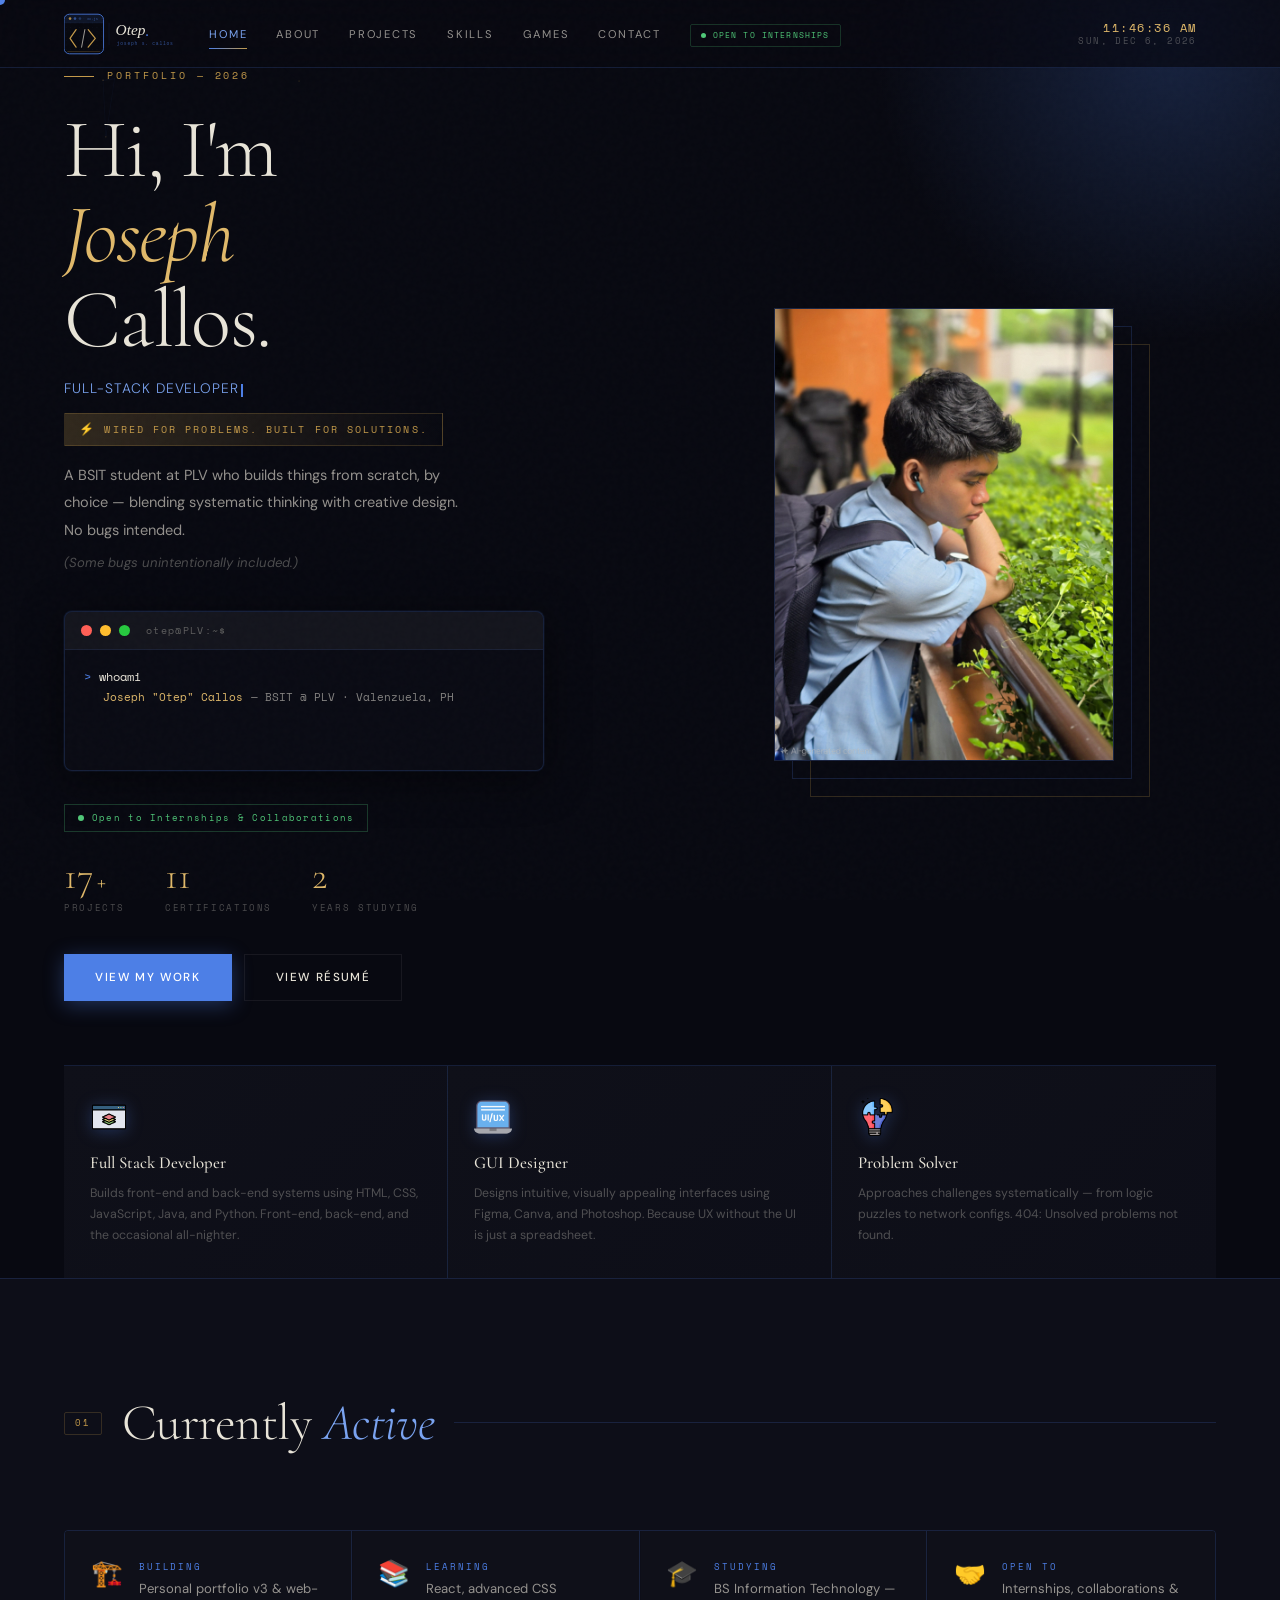
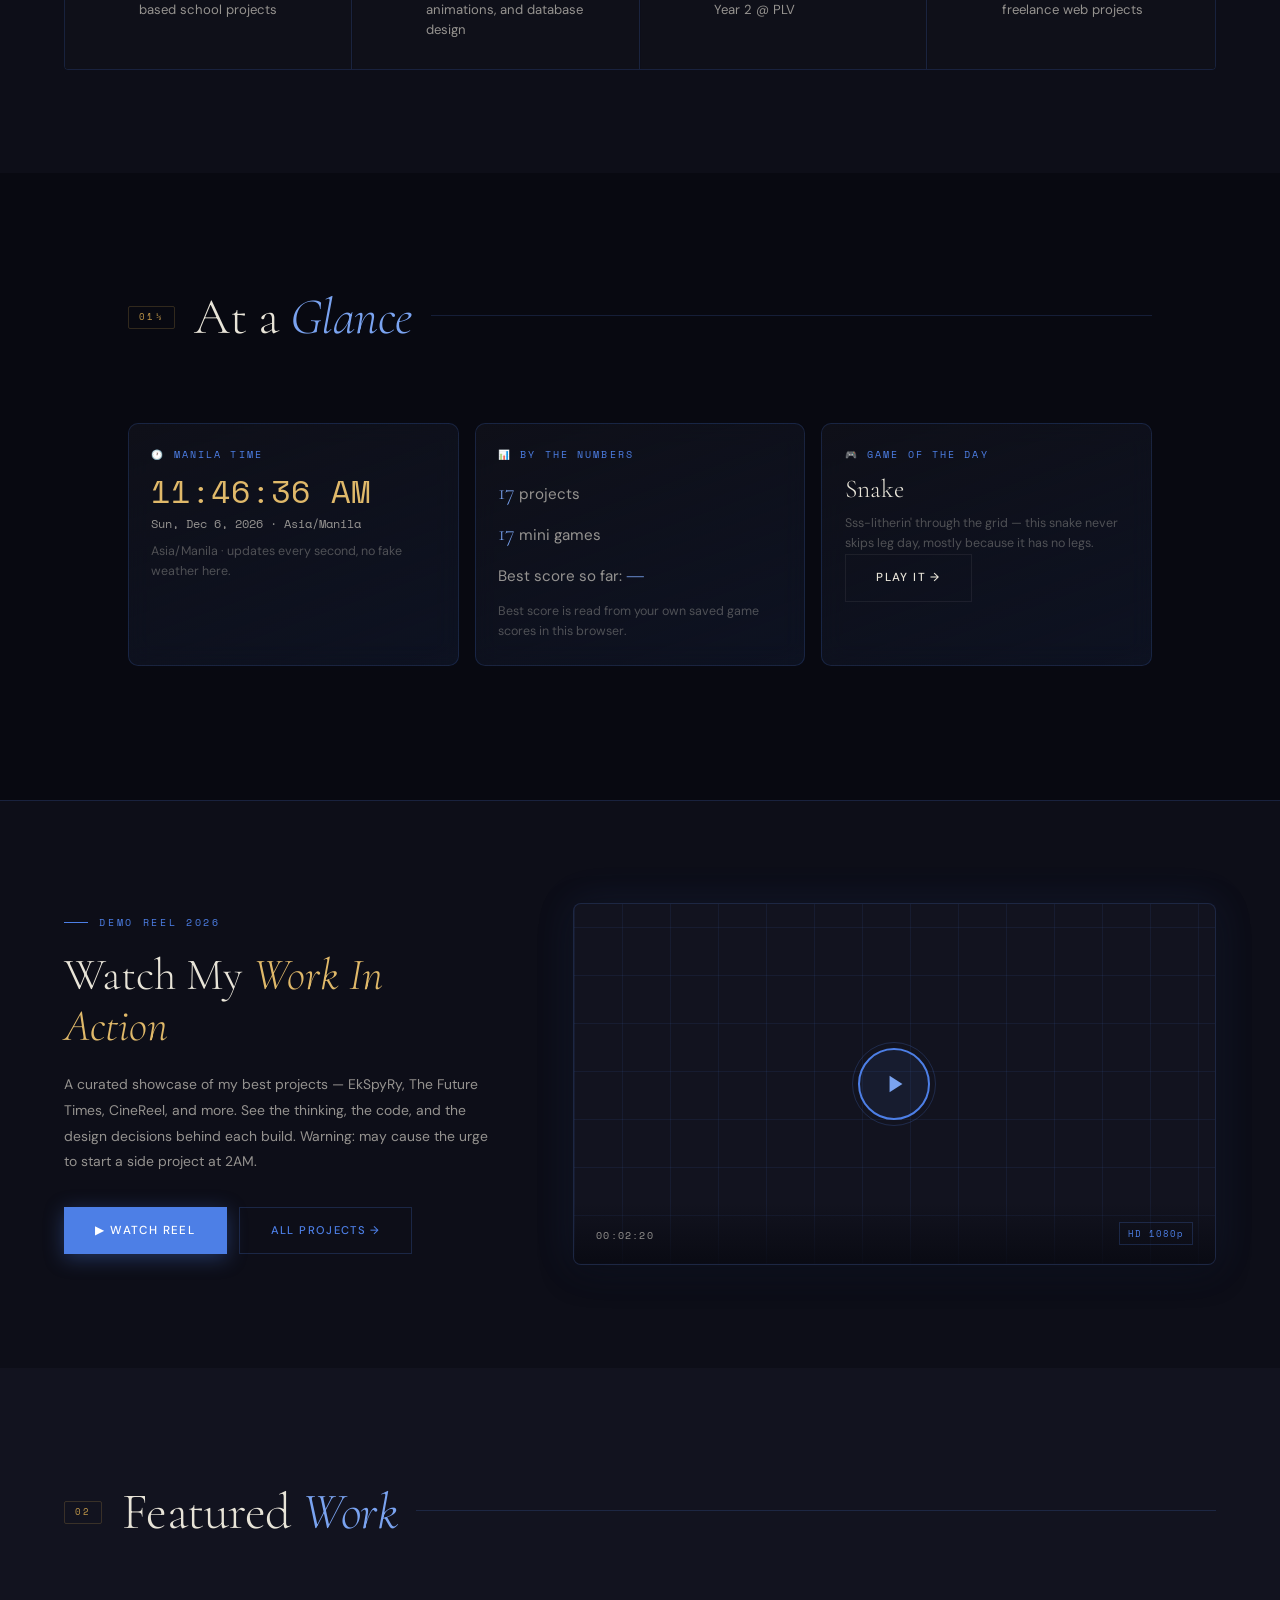
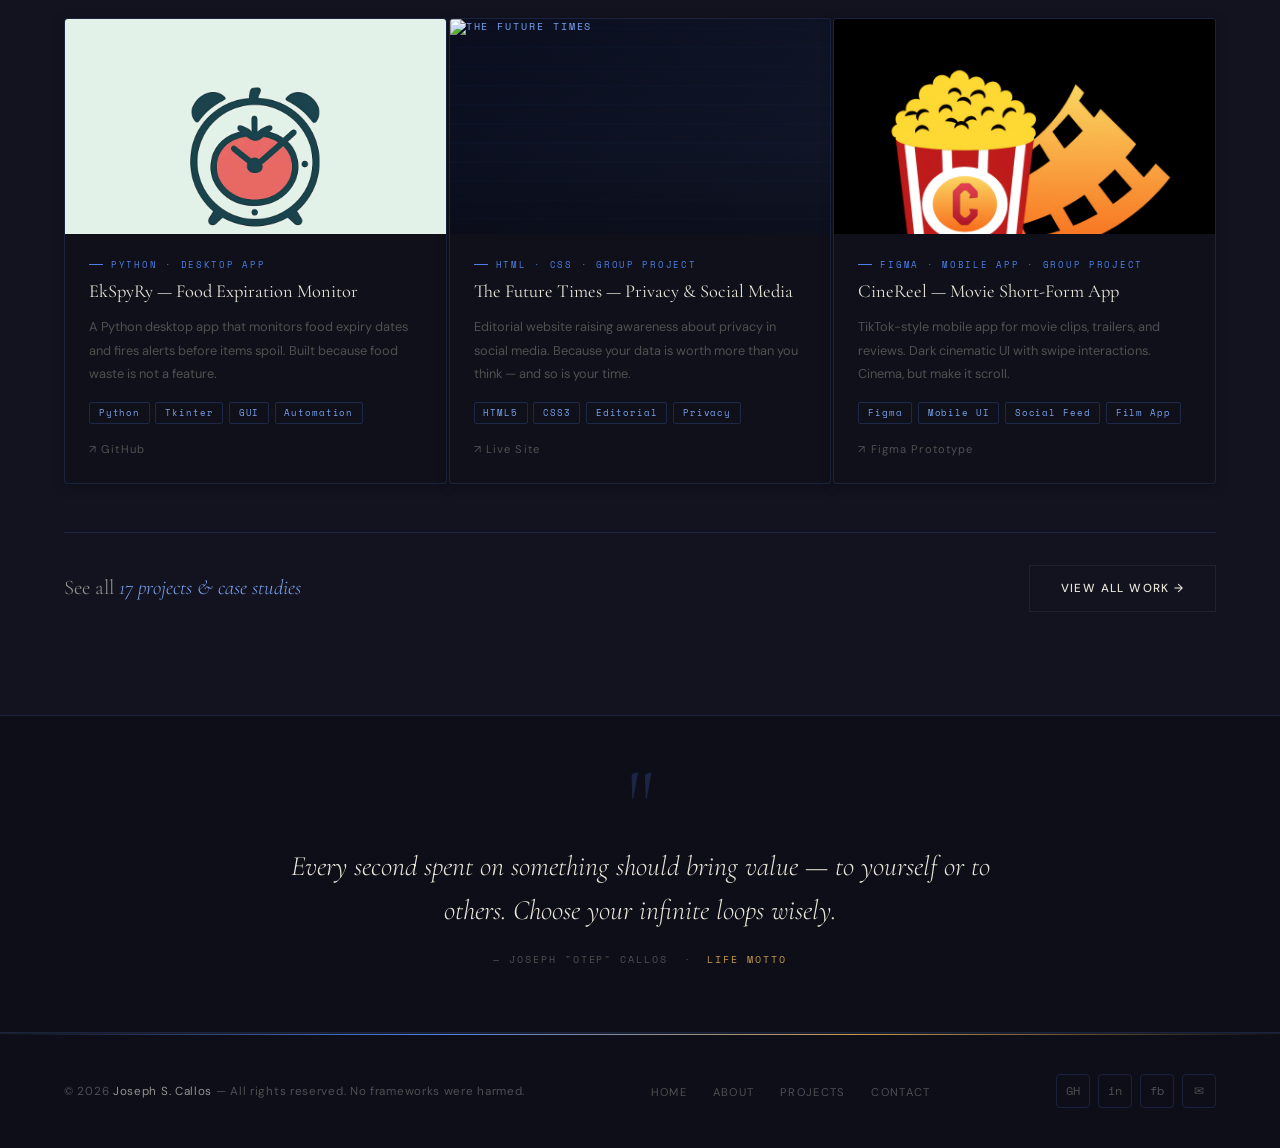
==== index.html @ e1468699 "terminal removed the terminal page and put it in the about page" ====
<!DOCTYPE html>
<html lang="en" data-theme="dark">
<head>
  <meta charset="UTF-8"/>
  <meta name="viewport" content="width=device-width, initial-scale=1.0"/>
  <title>Joseph "Otep" Callos — Portfolio</title>
  <meta name="description" content="Joseph S. Callos — BSIT student at PLV. Full-Stack Developer, GUI Designer, Problem Solver. 17 projects, 17 vanilla-JS mini games, and a PHP admin + leaderboard backend. Wired for problems. Built for solutions."/>
  <!-- Open Graph (share previews) -->
  <meta property="og:title" content="Joseph 'Otep' Callos — Portfolio"/>
  <meta property="og:description" content="Wired for problems. Built for solutions. BSIT @ PLV."/>
  <meta property="og:type" content="website"/>
  <meta property="og:url" content="https://otepcodes.callosjoseph818.workers.dev/"/>
  <!-- Twitter Card -->
  <meta name="twitter:card" content="summary_large_image"/>
  <meta name="twitter:title" content="OtepCodes — Portfolio"/>
  <meta name="twitter:description" content="Full-Stack Developer · GUI Designer · Problem Solver"/>
  <meta name="theme-color" content="#080911"/>
  <meta name="color-scheme" content="dark light"/>
  <meta property="og:image" content="images/logomark_dark.png"/>
  <meta name="twitter:image" content="images/logomark_dark.png"/>
  <link rel="icon" href="images/logomark_dark.png"/>

  <link href="https://fonts.googleapis.com/css2?family=Cormorant+Garamond:ital,wght@0,300;0,400;0,600;1,300;1,400&family=DM+Sans:wght@300;400;500&family=Space+Mono&display=swap" rel="stylesheet"/>
  <link rel="stylesheet" href="css/styles.css"/>
<script type="application/ld+json">
{"@context":"https://schema.org","@type":"Person","name":"Joseph S. Callos","alternateName":"Otep","jobTitle":"BSIT Student","affiliation":{"@type":"EducationalOrganization","name":"Pamantasan ng Lungsod ng Valenzuela"},"url":"https://otepcodes.callosjoseph818.workers.dev/","sameAs":["https://github.com/otep808","https://www.linkedin.com/in/joseph-callos-329b153b8","https://www.facebook.com/joseph.callos.8"],"email":"callosjoseph818@gmail.com","knowsAbout":["HTML","CSS","JavaScript","PHP","Python","SQL"]}
</script>
</head>
<body>
<a class="skip-link" href="#hero">Skip to content</a>
<div id="progress-bar"></div>
<div id="cursor"></div>
<div id="page-cover"></div>

<!-- ── MOBILE NAV ── -->
<div class="mobile-nav" id="mobileNav" role="dialog" aria-modal="true" aria-hidden="true">
  <a href="index.html"    onclick="closeMobile()">Home</a>
  <a href="about.html"    onclick="closeMobile()">About</a>
  <a href="projects.html" onclick="closeMobile()">Projects</a>
  <a href="skills.html"   onclick="closeMobile()">Skills</a>
  <a href="games.html"    onclick="closeMobile()">Games</a>
  <a href="contact.html"  onclick="closeMobile()">Contact</a>
  <div class="mob-divider"></div>
  <span class="mob-sub">OtepCodes · PLV BSIT</span>
</div>

<!-- ── NAV ── -->
<nav id="nav" aria-label="Primary navigation">
  <button class="nav-logo" id="navLogoBtn" aria-label="Toggle light/dark mode" title="Click to toggle theme">
    <img class="site-logo" src="images/logo-dark.svg" alt="OtepCodes" height="44"/>
  </button>
  <ul class="nav-links">
    <li><a href="index.html">Home</a></li>
    <li><a href="about.html">About</a></li>
    <li><a href="projects.html">Projects</a></li>
    <li><a href="skills.html">Skills</a></li>
    <li><a href="games.html">Games</a></li>
    <li><a href="contact.html">Contact</a></li>
  </ul>
  <span class="nav-clock" aria-label="Manila time"><span class="nav-clock-time" data-clock-time>--:--</span><span class="nav-clock-date" data-clock-date></span></span><button class="hamburger" id="hamburger" type="button" aria-label="Open navigation" aria-controls="mobileNav" aria-expanded="false"><span></span><span></span><span></span></button>
</nav>

<!-- ════════════════════════════════════════════════════════
     HERO  —  Split: Terminal left · Photo right
     ════════════════════════════════════════════════════════ -->
<section id="hero">
  <canvas id="hero-canvas"></canvas>

  <!-- LEFT: text + terminal -->
  <div class="hero-text">
    <p class="hero-eyebrow">Portfolio — 2026</p>
    <h1 class="hero-name">
      Hi, I'm<br>
      <em>Joseph</em><br>
      Callos.
    </h1>

    <!-- Typewriter line -->
    <p class="typewriter-wrap">
      <span id="typewriter"></span><span class="tw-cursor"></span>
    </p>
    <p class="hero-tagline">Wired for problems. Built for solutions.</p>

    <p class="hero-desc">
      A BSIT student at PLV who builds things from scratch, by choice —
      blending systematic thinking with creative design. No bugs intended.
      <em style="color:var(--text-faint);font-size:.82rem;display:block;margin-top:.4rem;">(Some bugs unintentionally included.)</em>
    </p>

    <!-- ── TERMINAL BLOCK (NEW) ── -->
    <div class="terminal-block" id="heroTerminal" aria-label="Interactive terminal about Otep">
      <div class="terminal-header">
        <span class="terminal-dot dot-red"></span>
        <span class="terminal-dot dot-yellow"></span>
        <span class="terminal-dot dot-green"></span>
        <span class="terminal-title">otep@PLV:~$</span>
      </div>
      <div class="terminal-body" id="terminalBody">
        <!-- Lines typed by JS -->
      </div>
    </div>

    <div class="hero-stats">
      <div class="stat-item">
        <div class="stat-num"><span class="count" data-target="17">0</span><span class="stat-suffix">+</span></div>
        <p class="stat-label">Projects</p>
      </div>
      <div class="stat-item">
        <div class="stat-num"><span class="count" data-target="11">0</span></div>
        <p class="stat-label">Certifications</p>
      </div>
      <div class="stat-item">
        <div class="stat-num"><span class="count" data-target="2">0</span></div>
        <p class="stat-label">Years Studying</p>
      </div>
    </div>
    <div class="btn-group">
      <a href="projects.html" class="btn btn-primary"><span>View My Work</span></a>
      <a href="images/resume.pdf" target="_blank" rel="noopener noreferrer" class="btn btn-outline">View Résumé</a>
    </div>
  </div>

  <!-- RIGHT: photo -->
  <div class="hero-image">
    <div class="hero-photo-wrap">
      <div class="photo-placeholder">
        <img src="images/me2.jpeg" alt="Photo of Joseph Callos" fetchpriority="high" decoding="async"/>
      </div>
    </div>
  </div>

  <!-- HIGHLIGHTS strip -->
  <div class="hero-highlights reveal">
    <div class="highlight-box">
      <img class="highlight-icon-img" src="images/fullstack.png" alt="Full Stack Developer"/>
      <p class="highlight-title">Full Stack Developer</p>
      <p class="highlight-desc">Builds front-end and back-end systems using HTML, CSS, JavaScript, Java, and Python. Front-end, back-end, and the occasional all-nighter.</p>
    </div>
    <div class="highlight-box">
      <img class="highlight-icon-img" src="images/uiux.png" alt="GUI Designer"/>
      <p class="highlight-title">GUI Designer</p>
      <p class="highlight-desc">Designs intuitive, visually appealing interfaces using Figma, Canva, and Photoshop. Because UX without the UI is just a spreadsheet.</p>
    </div>
    <div class="highlight-box">
      <img class="highlight-icon-img" src="images/problemsolver.png" alt="Problem Solver"/>
      <p class="highlight-title">Problem Solver</p>
      <p class="highlight-desc">Approaches challenges systematically — from logic puzzles to network configs. 404: Unsolved problems not found.</p>
    </div>
  </div>
</section>

<!-- ════════════════════════════════════════════════════════
     CURRENTLY  (NEW SECTION)
     ════════════════════════════════════════════════════════ -->
<section id="currently">
  <div class="section-header reveal">
    <span class="section-num">01</span>
    <h2 class="section-title">Currently <em>Active</em></h2>
    <div class="section-line"></div>
  </div>
  <div class="currently-grid">
    <div class="currently-card reveal rd1">
      <span class="currently-icon">🏗️</span>
      <div>
        <p class="currently-label">Building</p>
        <p class="currently-value">Personal portfolio v3 &amp; web-based school projects</p>
      </div>
    </div>
    <div class="currently-card reveal rd2">
      <span class="currently-icon">📚</span>
      <div>
        <p class="currently-label">Learning</p>
        <p class="currently-value">React, advanced CSS animations, and database design</p>
      </div>
    </div>
    <div class="currently-card reveal rd3">
      <span class="currently-icon">🎓</span>
      <div>
        <p class="currently-label">Studying</p>
        <p class="currently-value">BS Information Technology — Year 2 @ PLV</p>
      </div>
    </div>
    <div class="currently-card reveal rd4">
      <span class="currently-icon">🤝</span>
      <div>
        <p class="currently-label">Open to</p>
        <p class="currently-value">Internships, collaborations &amp; freelance web projects</p>
      </div>
    </div>
  </div>
</section>

<!-- ════════════════════════════════════════════════════════
     WIDGETS — bento cards: clock · stats · game of the day
     ════════════════════════════════════════════════════════ -->
<section id="widgets" aria-label="Widgets">
  <div class="section-header reveal">
    <span class="section-num">01½</span>
    <h2 class="section-title">At a <em>Glance</em></h2>
    <div class="section-line"></div>
  </div>
  <div class="widget-grid">
    <div class="widget-card widget-clock reveal rd1">
      <p class="widget-label">🕐 Manila Time</p>
      <p class="widget-time" id="homeClockTime">--:--</p>
      <p class="widget-date" id="homeClockDate">Loading…</p>
      <p class="widget-note">Asia/Manila · updates every second, no fake weather here.</p>
    </div>
    <div class="widget-card reveal rd2">
      <p class="widget-label">📊 By the Numbers</p>
      <p class="widget-stat"><strong id="widgetProjects">17</strong> projects</p>
      <p class="widget-stat"><strong id="widgetGames">17</strong> mini games</p>
      <p class="widget-stat">Best score so far: <strong id="widgetTopScore">—</strong></p>
      <p class="widget-note">Best score is read from your own saved game scores in this browser.</p>
    </div>
    <div class="widget-card reveal rd3">
      <p class="widget-label">🎮 Game of the Day</p>
      <h3 class="widget-gotd" id="gotdName">—</h3>
      <p class="widget-note" id="gotdPun">—</p>
      <a class="btn btn-outline" id="gotdPlay" href="games.html">Play it →</a>
    </div>
  </div>
</section>

<!-- ════════════════════════════════════════════════════════
     DEMO REEL
     ════════════════════════════════════════════════════════ -->
<section id="demo-reel">
  <div class="reel-inner">
    <div class="reel-info reveal left">
      <p class="reel-tag">Demo Reel 2026</p>
      <h2 class="reel-title">Watch My <em>Work In Action</em></h2>
      <p class="reel-desc">
        A curated showcase of my best projects — EkSpyRy, The Future Times, CineReel, and more.
        See the thinking, the code, and the design decisions behind each build.
        Warning: may cause the urge to start a side project at 2AM.
      </p>
      <div class="btn-group">
        <button id="watchReelBtn" class="btn btn-primary"><span>▶ Watch Reel</span></button>
        <a href="projects.html" class="btn btn-ghost">All Projects →</a>
      </div>
    </div>

    <div class="reel-player reveal rd2" id="reelPlayer">
      <video
        id="reelVideo"
        src="images/demoReel.mp4"
        poster=""
        preload="metadata"
        style="position:absolute;inset:0;width:100%;height:100%;object-fit:cover;opacity:0;transition:opacity .4s;"
      ></video>
      <div class="play-btn" id="playBtn">
        <svg viewBox="0 0 24 24"><polygon points="5,3 19,12 5,21"/></svg>
      </div>
      <div class="reel-meta" id="reelMeta">
        <span class="reel-duration" id="reelDuration">00:02:20</span>
        <span class="reel-quality">HD 1080p</span>
      </div>
    </div>
  </div>
</section>

<!-- ════════════════════════════════════════════════════════
     FEATURED WORK
     ════════════════════════════════════════════════════════ -->
<section id="featured">
  <div class="section-header reveal">
    <span class="section-num">02</span>
    <h2 class="section-title">Featured <em>Work</em></h2>
    <div class="section-line"></div>
  </div>

  <div class="home-featured-grid">

    <div class="project-card reveal rd1">
      <div class="project-thumb type-python">
        <svg class="thumb-svg-pattern" viewBox="0 0 200 200"><defs><pattern id="p1" width="24" height="24" patternUnits="userSpaceOnUse"><path d="M0 0L24 24M24 0L0 24" stroke="rgba(77,127,230,1)" stroke-width=".4"/></pattern></defs><rect width="200" height="200" fill="url(#p1)"/></svg>
        <div class="thumb-overlay"></div>
        <span class="thumb-label"><img src="images/ekspyry.jpg" alt="EkSpyRy"/></span>
      </div>
      <div class="project-body">
        <p class="project-cat">Python · Desktop App</p>
        <h3 class="project-title">EkSpyRy — Food Expiration Monitor</h3>
        <p class="project-desc">A Python desktop app that monitors food expiry dates and fires alerts before items spoil. Built because food waste is not a feature.</p>
        <div class="project-tags"><span class="tag">Python</span><span class="tag">Tkinter</span><span class="tag">GUI</span><span class="tag">Automation</span></div>
        <div class="project-links"><a href="https://github.com/LordDomino/expdatetracker" target="_blank" rel="noopener noreferrer" class="project-link">↗ GitHub</a></div>
      </div>
    </div>

    <div class="project-card reveal rd2">
      <div class="project-thumb type-net">
        <svg class="thumb-svg-pattern" viewBox="0 0 200 200"><defs><pattern id="p2" width="30" height="10" patternUnits="userSpaceOnUse"><line x1="0" y1="5" x2="30" y2="5" stroke="rgba(77,127,230,.6)" stroke-width=".5"/></pattern></defs><rect width="200" height="200" fill="url(#p2)"/></svg>
        <div class="thumb-overlay"></div>
        <span class="thumb-label"><img src="images/theFutureTimes.png" alt="The Future Times"/></span>
      </div>
      <div class="project-body">
        <p class="project-cat">HTML · CSS · Group Project</p>
        <h3 class="project-title">The Future Times — Privacy &amp; Social Media</h3>
        <p class="project-desc">Editorial website raising awareness about privacy in social media. Because your data is worth more than you think — and so is your time.</p>
        <div class="project-tags"><span class="tag">HTML5</span><span class="tag">CSS3</span><span class="tag">Editorial</span><span class="tag">Privacy</span></div>
        <div class="project-links"><a href="https://lorddomino.github.io/mst4-website-project/" target="_blank" rel="noopener noreferrer" class="project-link">↗ Live Site</a></div>
      </div>
    </div>

    <div class="project-card reveal rd3">
      <div class="project-thumb type-design">
        <svg class="thumb-svg-pattern" viewBox="0 0 200 200"><defs><pattern id="p3" width="16" height="16" patternUnits="userSpaceOnUse"><circle cx="8" cy="8" r="5" fill="none" stroke="rgba(196,154,74,.5)" stroke-width=".4"/><circle cx="8" cy="8" r="2" fill="rgba(196,154,74,.3)"/></pattern></defs><rect width="200" height="200" fill="url(#p3)"/></svg>
        <div class="thumb-overlay"></div>
        <span class="thumb-label"><img src="images/cinereel.png" alt="CineReel"/></span>
      </div>
      <div class="project-body">
        <p class="project-cat">Figma · Mobile App · Group Project</p>
        <h3 class="project-title">CineReel — Movie Short-Form App</h3>
        <p class="project-desc">TikTok-style mobile app for movie clips, trailers, and reviews. Dark cinematic UI with swipe interactions. Cinema, but make it scroll.</p>
        <div class="project-tags"><span class="tag">Figma</span><span class="tag">Mobile UI</span><span class="tag">Social Feed</span><span class="tag">Film App</span></div>
        <div class="project-links"><a href="https://www.figma.com/design/RwhH7gePlMAj9oVsXZXG9L/CineReel?m=auto&t=VMM9GG8iVzDjEYyK-6" target="_blank" rel="noopener noreferrer" class="project-link">↗ Figma Prototype</a></div>
      </div>
    </div>

  </div>

  <div class="cta-strip reveal">
    <p>See all <em>17 projects &amp; case studies</em></p>
    <a href="projects.html" class="btn btn-outline">View All Work →</a>
  </div>
</section>

<!-- ════════════════════════════════════════════════════════
     TESTIMONIAL / QUOTE STRIP  (NEW)
     ════════════════════════════════════════════════════════ -->
<section id="quote-strip">
  <div class="quote-strip-inner reveal">
    <span class="qs-mark">"</span>
    <p class="qs-text">Every second spent on something should bring value — to yourself or to others. Choose your infinite loops wisely.</p>
    <p class="qs-attr">— Joseph "Otep" Callos &nbsp;·&nbsp; <em>Life Motto</em></p>
  </div>
</section>

<footer>
  <p class="footer-copy">© 2026 <strong>Joseph S. Callos</strong> — All rights reserved. No frameworks were harmed.</p>
  <ul class="footer-links">
    <li><a href="index.html">Home</a></li>
    <li><a href="about.html">About</a></li>
    <li><a href="projects.html">Projects</a></li>
    <li><a href="contact.html">Contact</a></li>
  </ul>
  <div class="footer-socials">
    <a href="https://github.com/otep808" target="_blank" rel="noopener noreferrer" class="social-btn" title="GitHub">GH</a>
    <a href="https://www.linkedin.com/in/joseph-callos-329b153b8" target="_blank" rel="noopener noreferrer" class="social-btn" title="LinkedIn">in</a>
    <a href="https://www.facebook.com/joseph.callos.8" target="_blank" rel="noopener noreferrer" class="social-btn" title="Facebook">fb</a>
    <a href="mailto:callosjoseph818@gmail.com" class="social-btn" title="Email">✉</a>
  </div>
</footer>

<script src="javascript/main.js"></script>
</body>
</html>
---- css/styles.css ----
/* ================================================================
   JOSEPH S. CALLOS — Portfolio  |  styles.css
   Theme: Dark/Light toggle · Techy Blue + Gold · No Bootstrap
   Breakpoints: Desktop 1200+ · Tablet 768-1199 · Mobile ≤767
   ================================================================ */

:root {
  /* DARK (default) */
  --bg:          #080911;
  --bg-2:        #0d0e18;
  --bg-3:        #12131f;
  --bg-card:     #0f1019;
  --text:        #e8e4d8;
  --text-dim:    rgba(232,228,216,.62);
  --text-faint:  rgba(232,228,216,.3);
  --gold:        #c49a4a;
  --gold-lt:     #e0b96a;
  --gold-dim:    rgba(196,154,74,.22);
  --gold-glow:   rgba(196,154,74,.07);
  --blue:        #4d7fe6;
  --blue-lt:     #7aa3f0;
  --blue-dim:    rgba(77,127,230,.22);
  --blue-glow:   rgba(77,127,230,.08);
  --green:       #50c878;
  --red:         #e05555;
  --border:      rgba(77,127,230,.18);
  --border-2:    rgba(232,228,216,.07);
  --f-display:   'Cormorant Garamond', serif;
  --f-body:      'DM Sans', sans-serif;
  --f-mono:      'Space Mono', monospace;
  --ease:        cubic-bezier(.25,.46,.45,.94);
  --ease-out:    cubic-bezier(.16,1,.3,1);
  --ease-spring: cubic-bezier(.34,1.56,.64,1);
  --nav-h:  68px;
  --pad-x:  clamp(1.4rem,5vw,5rem);
  --pad-y:  clamp(4rem,8vw,8rem);
}

[data-theme="light"] {
  --bg:         #f0f2fa;
  --bg-2:       #e6e9f5;
  --bg-3:       #dde0f0;
  --bg-card:    #f7f8fd;
  --text:       #0e1120;
  --text-dim:   rgba(14,17,32,.65);
  --text-faint: rgba(14,17,32,.38);
  --gold:       #9a7030;
  --gold-lt:    #c49040;
  --gold-dim:   rgba(154,112,48,.22);
  --gold-glow:  rgba(154,112,48,.08);
  --blue:       #2855d4;
  --blue-lt:    #4d7fe6;
  --blue-dim:   rgba(40,85,212,.18);
  --blue-glow:  rgba(40,85,212,.07);
  --border:     rgba(40,85,212,.2);
  --border-2:   rgba(14,17,32,.1);
}

*,*::before,*::after{box-sizing:border-box;margin:0;padding:0}
html{scroll-behavior:smooth}
body{font-family:var(--f-body);background:var(--bg);color:var(--text);overflow-x:hidden;line-height:1.65;transition:background .4s,color .4s}
img{display:block;max-width:100%}a{color:inherit}
::selection{background:var(--blue);color:#fff}
::-webkit-scrollbar{width:3px}::-webkit-scrollbar-track{background:var(--bg)}::-webkit-scrollbar-thumb{background:var(--blue)}

body::after{content:'';position:fixed;inset:0;background-image:url("data:image/svg+xml,%3Csvg viewBox='0 0 200 200' xmlns='http://www.w3.org/2000/svg'%3E%3Cfilter id='n'%3E%3CfeTurbulence type='fractalNoise' baseFrequency='.85' numOctaves='4' stitchTiles='stitch'/%3E%3C/filter%3E%3Crect width='100%25' height='100%25' filter='url(%23n)'/%3E%3C/svg%3E");opacity:.018;pointer-events:none;z-index:9000}

/* PROGRESS */
#progress-bar{position:fixed;top:0;left:0;height:2px;width:0;background:linear-gradient(90deg,var(--blue),var(--gold));z-index:9999}

/* CURSOR */
#cursor{width:10px;height:10px;background:var(--blue);border-radius:50%;position:fixed;top:0;left:0;pointer-events:none;z-index:8999;transform:translate(-50%,-50%);transition:width .25s var(--ease),height .25s var(--ease),opacity .25s,background .4s;mix-blend-mode:screen}
[data-theme="light"] #cursor{mix-blend-mode:multiply}
#cursor.grow{width:50px;height:50px;opacity:.3}
#cursor.hide{opacity:0}

/* PAGE COVER */
#page-cover{position:fixed;inset:0;background:var(--bg-2);z-index:8990;transform:scaleY(0);transform-origin:top}

/* ── NAV ──────────────────────────────────────────────────────── */
nav{position:fixed;top:0;left:0;right:0;z-index:800;height:var(--nav-h);display:flex;align-items:center;justify-content:space-between;padding:0 var(--pad-x);background:rgba(8,9,17,.82);backdrop-filter:blur(24px);border-bottom:1px solid var(--border);transition:height .4s,background .4s,border-color .4s}
[data-theme="light"] nav{background:rgba(240,242,250,.88)}
nav.scrolled{height:56px}

/* Logo = theme toggle button */
.nav-logo{background:none;border:none;cursor:pointer;padding:0;display:flex;align-items:center;transition:opacity .3s;flex-shrink:0;position:relative}
.nav-logo:hover{opacity:.75}
.nav-logo img{height:44px;width:auto;display:block;transition:opacity .3s}
/* Subtle tooltip hint */
.nav-logo::after{content:'Toggle theme';position:absolute;bottom:-28px;left:50%;transform:translateX(-50%);white-space:nowrap;font-family:var(--f-mono);font-size:.55rem;letter-spacing:.12em;text-transform:uppercase;color:var(--blue);opacity:0;transition:opacity .25s;pointer-events:none}
.nav-logo:hover::after{opacity:.6}

.nav-links{display:flex;gap:1.8rem;list-style:none;align-items:center}
.nav-links a{text-decoration:none;color:var(--text-dim);font-size:.72rem;letter-spacing:.16em;text-transform:uppercase;position:relative;transition:color .3s}
.nav-links a::after{content:'';position:absolute;bottom:-4px;left:0;width:0;height:1px;background:linear-gradient(90deg,var(--blue),var(--gold));transition:width .35s var(--ease)}
.nav-links a:hover,.nav-links a.active{color:var(--text)}
.nav-links a:hover::after,.nav-links a.active::after{width:100%}

/* Hamburger */
.hamburger{display:none;flex-direction:column;gap:5px;cursor:pointer;padding:6px}
.hamburger span{display:block;width:22px;height:1.5px;background:var(--text);transition:transform .3s var(--ease),opacity .3s}
.hamburger.open span:nth-child(1){transform:rotate(45deg) translate(4.5px,4.5px)}
.hamburger.open span:nth-child(2){opacity:0}
.hamburger.open span:nth-child(3){transform:rotate(-45deg) translate(4.5px,-4.5px)}

/* Mobile nav */
.mobile-nav{display:none;position:fixed;inset:0;background:var(--bg);z-index:700;flex-direction:column;align-items:center;justify-content:center;gap:1.8rem;transition:background .4s}
.mobile-nav.open{display:flex}
.mobile-nav a{font-family:var(--f-display);font-size:2.8rem;font-weight:300;text-decoration:none;color:var(--text);letter-spacing:.08em;transition:color .3s,transform .3s;display:block}
.mobile-nav a:hover{color:var(--blue);transform:translateX(12px)}
.mobile-nav .mob-divider{width:60px;height:1px;background:var(--border);margin:.5rem 0}
.mobile-nav .mob-sub{font-family:var(--f-mono);font-size:.6rem;color:var(--blue);letter-spacing:.25em;text-transform:uppercase}

/* ── FOOTER ───────────────────────────────────────────────────── */
footer{border-top:1px solid var(--border-2);padding:2.5rem var(--pad-x);display:flex;align-items:center;justify-content:space-between;gap:1.5rem;flex-wrap:wrap;background:var(--bg-2);transition:background .4s}
.footer-copy{font-size:.73rem;color:var(--text-faint);letter-spacing:.06em}
.footer-copy strong{color:var(--text-dim);font-weight:400}
.footer-links{display:flex;gap:1.6rem;list-style:none}
.footer-links a{font-size:.7rem;color:var(--text-faint);text-decoration:none;letter-spacing:.12em;text-transform:uppercase;transition:color .3s}
.footer-links a:hover{color:var(--blue)}
.footer-socials{display:flex;gap:.5rem}
.social-btn{width:34px;height:34px;border:1px solid var(--border);display:flex;align-items:center;justify-content:center;color:var(--text-faint);text-decoration:none;font-size:.75rem;font-family:var(--f-mono);transition:all .3s}
.social-btn:hover{border-color:var(--blue);color:var(--blue);background:var(--blue-glow)}

/* ── SHARED SECTION UTILITIES ─────────────────────────────────── */
section{padding:var(--pad-y) var(--pad-x);position:relative}
.section-header{display:flex;align-items:baseline;gap:1.4rem;margin-bottom:4rem}
.section-num{font-family:var(--f-mono);font-size:.58rem;color:var(--blue);letter-spacing:.28em}
.section-title{font-family:var(--f-display);font-size:clamp(1.9rem,4vw,3.2rem);font-weight:300;letter-spacing:-.01em}
.section-title em{font-style:italic;color:var(--blue-lt)}
.section-title .g{font-style:italic;color:var(--gold-lt)}
.section-line{flex:1;height:1px;background:var(--border);margin-bottom:.2rem}

/* ── BUTTONS ──────────────────────────────────────────────────── */
.btn-group{display:flex;gap:.8rem;flex-wrap:wrap}
.btn{display:inline-flex;align-items:center;gap:.5rem;padding:.82rem 1.9rem;font-family:var(--f-body);font-size:.73rem;letter-spacing:.15em;text-transform:uppercase;text-decoration:none;cursor:pointer;position:relative;overflow:hidden;transition:all .35s var(--ease);border:none}
.btn-primary{background:var(--blue);color:#fff;border:1px solid var(--blue);font-weight:500}
.btn-primary::after{content:'';position:absolute;inset:0;background:var(--gold-lt);transform:translateX(-101%);transition:transform .35s var(--ease)}
.btn-primary:hover{color:var(--bg)}.btn-primary:hover::after{transform:translateX(0)}
.btn-primary span{position:relative;z-index:1}
.btn-gold{background:var(--gold);color:var(--bg);border:1px solid var(--gold);font-weight:500}
.btn-gold::after{content:'';position:absolute;inset:0;background:var(--gold-lt);transform:translateX(-101%);transition:transform .35s var(--ease)}
.btn-gold:hover{color:var(--bg)}.btn-gold:hover::after{transform:translateX(0)}
.btn-gold span{position:relative;z-index:1}
.btn-outline{background:transparent;color:var(--text);border:1px solid var(--border-2)}
.btn-outline:hover{border-color:var(--blue);color:var(--blue)}
.btn-ghost{background:transparent;color:var(--blue);border:1px solid var(--blue-dim);font-size:.7rem}
.btn-ghost:hover{background:var(--blue-glow)}

/* ── PAGE HEADER ──────────────────────────────────────────────── */
.page-header{padding-top:calc(var(--nav-h) + 5rem);padding-bottom:5rem;padding-left:var(--pad-x);padding-right:var(--pad-x);border-bottom:1px solid var(--border);position:relative;overflow:hidden;background:var(--bg-2);transition:background .4s}
.page-header::before{content:'';position:absolute;top:-40%;right:-5%;width:520px;height:520px;border-radius:50%;border:1px solid var(--border);pointer-events:none}
.page-header::after{content:'';position:absolute;bottom:-30%;left:-2%;width:280px;height:280px;border-radius:50%;border:1px solid var(--gold-dim);pointer-events:none}
.ph-label{font-family:var(--f-mono);font-size:.63rem;letter-spacing:.28em;color:var(--blue);text-transform:uppercase;display:flex;align-items:center;gap:.75rem;margin-bottom:1.2rem}
.ph-label::before{content:'';width:28px;height:1px;background:var(--blue);display:block}
.ph-title{font-family:var(--f-display);font-size:clamp(2.8rem,7vw,5.8rem);font-weight:300;line-height:1.0;letter-spacing:-.02em;margin-bottom:1.2rem}
.ph-title em{font-style:italic;color:var(--blue-lt)}
.ph-title .g{font-style:italic;color:var(--gold-lt)}
.ph-desc{font-size:.92rem;color:var(--text-dim);max-width:50ch;line-height:1.8}

/* ── REVEAL ───────────────────────────────────────────────────── */
.reveal{opacity:0;transform:translateY(28px);transition:opacity .85s var(--ease-out),transform .85s var(--ease-out)}
.reveal.left{transform:translateX(-28px)}.reveal.right{transform:translateX(28px)}.reveal.scale{transform:scale(.94)}
.reveal.visible{opacity:1;transform:translate(0,0) scale(1)}
.rd1{transition-delay:.1s}.rd2{transition-delay:.22s}.rd3{transition-delay:.36s}.rd4{transition-delay:.5s}.rd5{transition-delay:.65s}

/* ── TAG ──────────────────────────────────────────────────────── */
.tag{font-family:var(--f-mono);font-size:.57rem;letter-spacing:.1em;color:var(--blue-lt);border:1px solid var(--blue-dim);padding:.18rem .55rem;transition:all .25s}
.tag:hover{background:var(--blue-glow)}

/* ================================================================
   HOME PAGE
   ================================================================ */
#hero{min-height:100vh;display:grid;grid-template-columns:1fr 1fr;align-items:center;padding:0 var(--pad-x);padding-top:var(--nav-h);position:relative;overflow:hidden;gap:4rem}
#hero-canvas{position:absolute;inset:0;pointer-events:none;z-index:0}
#hero::before{content:'';position:absolute;top:-20%;right:-15%;width:600px;height:600px;border-radius:50%;background:radial-gradient(circle,var(--blue-dim) 0%,transparent 70%);pointer-events:none;z-index:0}
.hero-text{position:relative;z-index:2}
.hero-eyebrow{font-family:var(--f-mono);font-size:.65rem;letter-spacing:.3em;text-transform:uppercase;color:var(--blue);margin-bottom:1.5rem;display:flex;align-items:center;gap:.8rem}
.hero-eyebrow::before{content:'';width:30px;height:1px;background:var(--blue);display:block}
.hero-name{font-family:var(--f-display);font-size:clamp(3rem,6.5vw,5.6rem);font-weight:300;line-height:1.02;letter-spacing:-.02em;margin-bottom:.9rem}
.hero-name em{font-style:italic;color:var(--gold-lt)}
.typewriter-wrap{font-size:.86rem;color:var(--text-dim);letter-spacing:.07em;text-transform:uppercase;margin-bottom:.8rem;min-height:1.4em;font-weight:300}
#typewriter{color:var(--blue-lt)}
.tw-cursor{display:inline-block;width:2px;height:1em;background:var(--blue);margin-left:2px;animation:blink .75s step-end infinite;vertical-align:text-bottom}
@keyframes blink{50%{opacity:0}}
.hero-motto{display:inline-flex;align-items:center;gap:.6rem;font-family:var(--f-mono);font-size:.61rem;letter-spacing:.18em;color:var(--gold);border:1px solid var(--gold-dim);padding:.38rem .9rem;margin-bottom:1.4rem;text-transform:uppercase}
.hero-motto::before{content:'⏱';font-size:.75rem}
.hero-desc{font-size:.93rem;color:var(--text-dim);max-width:40ch;line-height:1.85;margin-bottom:2.2rem}
.hero-stats{display:flex;gap:2.5rem;margin-bottom:2.4rem;flex-wrap:wrap}
.stat-num{font-family:var(--f-display);font-size:2.4rem;font-weight:300;color:var(--blue-lt);line-height:1;display:flex;align-items:baseline;gap:.1em}
.stat-suffix{font-size:1.4rem}
.stat-label{font-family:var(--f-mono);font-size:.57rem;color:var(--text-faint);letter-spacing:.18em;text-transform:uppercase;margin-top:.3rem}
.hero-image{position:relative;z-index:2;display:flex;justify-content:center}
.hero-photo-wrap{position:relative;width:min(340px,75vw)}
.hero-photo-wrap::before{content:'';position:absolute;top:18px;left:18px;width:100%;height:100%;border:1px solid var(--border);z-index:0;transition:transform .4s var(--ease)}
.hero-photo-wrap::after{content:'';position:absolute;top:36px;left:36px;width:100%;height:100%;border:1px solid var(--gold-dim);z-index:0;transition:transform .4s var(--ease)}
.hero-photo-wrap:hover::before{transform:translate(6px,6px)}
.hero-photo-wrap:hover::after{transform:translate(12px,12px)}
.photo-placeholder{width:100%;aspect-ratio:4/5;background:linear-gradient(145deg,var(--bg-2) 0%,var(--bg-3) 100%);display:flex;flex-direction:column;align-items:center;justify-content:center;gap:1rem;position:relative;z-index:1;border:1px solid var(--border)}
.photo-placeholder svg{width:60px;height:60px;stroke:var(--blue);opacity:.4}
.photo-placeholder p{font-family:var(--f-mono);font-size:.6rem;letter-spacing:.18em;color:var(--blue-lt);opacity:.5;text-transform:uppercase}
.hero-highlights{grid-column:1/-1;display:grid;grid-template-columns:repeat(3,1fr);border-top:1px solid var(--border)}
.highlight-box{padding:2rem 1.6rem;border-right:1px solid var(--border);transition:background .3s;cursor:default;position:relative;overflow:hidden}
.highlight-box:last-child{border-right:none}
.highlight-box::after{content:'';position:absolute;bottom:0;left:0;right:0;height:2px;background:linear-gradient(90deg,var(--blue),var(--gold));transform:scaleX(0);transform-origin:left;transition:transform .4s var(--ease)}
.highlight-box:hover::after{transform:scaleX(1)}
.highlight-box:hover{background:var(--blue-glow)}
.highlight-icon{font-size:1.8rem;margin-bottom:.8rem;display:block}
.highlight-title{font-family:var(--f-display);font-size:1.1rem;font-weight:400;margin-bottom:.4rem}
.highlight-desc{font-size:.77rem;color:var(--text-faint);line-height:1.7}

/* DEMO REEL */
#demo-reel{background:var(--bg-2);border-top:1px solid var(--border);transition:background .4s}
.reel-inner{display:grid;grid-template-columns:1fr 1.5fr;gap:5rem;align-items:center}
.reel-tag{font-family:var(--f-mono);font-size:.6rem;letter-spacing:.28em;color:var(--blue);text-transform:uppercase;margin-bottom:1.2rem;display:flex;align-items:center;gap:.7rem}
.reel-tag::before{content:'';width:24px;height:1px;background:var(--blue);display:block}
.reel-title{font-family:var(--f-display);font-size:clamp(1.9rem,3.5vw,2.9rem);font-weight:300;line-height:1.15;margin-bottom:1.2rem}
.reel-title em{font-style:italic;color:var(--gold-lt)}
.reel-desc{font-size:.87rem;color:var(--text-dim);line-height:1.85;margin-bottom:2rem}
.reel-player{position:relative;background:var(--bg-3);border:1px solid var(--border);aspect-ratio:16/9;display:flex;align-items:center;justify-content:center;overflow:hidden;cursor:pointer;transition:border-color .4s}
.reel-player:hover{border-color:var(--blue-lt)}
.reel-player::before{content:'';position:absolute;inset:0;background:repeating-linear-gradient(0deg,var(--border) 0,var(--border) 1px,transparent 1px,transparent 48px),repeating-linear-gradient(90deg,var(--border) 0,var(--border) 1px,transparent 1px,transparent 48px);opacity:.5}
.play-btn{width:72px;height:72px;border-radius:50%;border:2px solid var(--blue);display:flex;align-items:center;justify-content:center;position:relative;z-index:1;background:var(--blue-glow);transition:all .35s var(--ease-spring)}
.play-btn::before{content:'';position:absolute;inset:-8px;border-radius:50%;border:1px solid var(--blue-dim);animation:pulse-ring 2s ease-out infinite}
@keyframes pulse-ring{0%{transform:scale(1);opacity:.6}100%{transform:scale(1.6);opacity:0}}
.play-btn svg{width:22px;height:22px;fill:var(--blue-lt);margin-left:4px}
.reel-player:hover .play-btn{transform:scale(1.12);background:rgba(77,127,230,.22)}
.reel-meta{position:absolute;bottom:0;left:0;right:0;padding:1.2rem 1.4rem;background:linear-gradient(to top,rgba(8,9,17,.85),transparent);display:flex;align-items:flex-end;justify-content:space-between}
.reel-duration{font-family:var(--f-mono);font-size:.63rem;color:var(--text-dim);letter-spacing:.12em}
.reel-quality{font-family:var(--f-mono);font-size:.58rem;color:var(--blue);border:1px solid var(--blue-dim);padding:.18rem .5rem;letter-spacing:.1em}

/* FEATURED HOME */
#featured{background:var(--bg-3);transition:background .4s}
.featured-grid{display:grid;grid-template-columns:repeat(2,1fr);gap:2px}
.cta-strip{display:flex;align-items:center;justify-content:space-between;margin-top:3rem;padding-top:2rem;border-top:1px solid var(--border);flex-wrap:wrap;gap:1rem}
.cta-strip p{font-family:var(--f-display);font-size:1.3rem;font-weight:300;color:var(--text-dim)}
.cta-strip em{font-style:italic;color:var(--blue-lt)}

/* ================================================================
   ABOUT PAGE
   ================================================================ */
.about-grid{display:grid;grid-template-columns:5fr 7fr;gap:5rem;align-items:start}
.about-photo-frame{width:100%;aspect-ratio:3/4;background:linear-gradient(145deg,var(--bg-card) 0%,var(--bg-3) 100%);border:1px solid var(--border);display:flex;align-items:center;justify-content:center;position:relative;overflow:hidden}
.about-photo-frame::after{content:'';position:absolute;bottom:0;left:0;right:0;height:35%;background:linear-gradient(to top,var(--bg) 0%,transparent 100%)}
.about-photo-caption{margin-top:.9rem;font-family:var(--f-mono);font-size:.6rem;letter-spacing:.2em;color:var(--blue);text-transform:uppercase;display:flex;align-items:center;gap:.5rem}
.about-photo-caption::before{content:'—'}
.info-card{margin-top:2rem;border:1px solid var(--border);padding:1.4rem;background:var(--bg-card);transition:background .4s}
.info-row{margin-bottom:.9rem}.info-row:last-child{margin-bottom:0}
.info-label{font-family:var(--f-mono);font-size:.56rem;letter-spacing:.22em;color:var(--blue);text-transform:uppercase;margin-bottom:.25rem}
.info-value{font-size:.83rem;color:var(--text-dim)}
.about-intro{font-family:var(--f-display);font-size:1.5rem;font-weight:300;line-height:1.5;margin-bottom:1.8rem}
.about-intro em{font-style:italic;color:var(--gold-lt)}
.about-intro .b{font-style:italic;color:var(--blue-lt)}
.about-body{font-size:.9rem;color:var(--text-dim);line-height:1.9;margin-bottom:2.5rem}
.values-row{display:grid;grid-template-columns:repeat(3,1fr);gap:1px;border:1px solid var(--border);margin-bottom:2.5rem}
.val-card{padding:1.4rem 1.1rem;background:var(--bg-2);border-right:1px solid var(--border);transition:background .3s}
.val-card:last-child{border-right:none}
.val-card:hover{background:var(--blue-glow)}
.val-num{font-family:var(--f-mono);font-size:.56rem;letter-spacing:.22em;color:var(--blue);margin-bottom:.4rem}
.val-name{font-family:var(--f-display);font-size:1rem}
.timeline{position:relative;padding-left:1.4rem}
.timeline::before{content:'';position:absolute;left:0;top:.4rem;bottom:0;width:1px;background:linear-gradient(to bottom,var(--blue),var(--gold-dim))}
.tl-item{position:relative;margin-bottom:2rem;padding-left:1.4rem}
.tl-item::before{content:'';position:absolute;left:-1.4rem;top:.45rem;width:7px;height:7px;border-radius:50%;background:var(--blue);transform:translateX(-3px);box-shadow:0 0 10px var(--blue)}
.tl-year{font-family:var(--f-mono);font-size:.6rem;color:var(--blue);letter-spacing:.15em;margin-bottom:.2rem}
.tl-title{font-family:var(--f-display);font-size:1rem;margin-bottom:.15rem}
.tl-desc{font-size:.78rem;color:var(--text-faint)}
.facts-grid{display:grid;grid-template-columns:repeat(4,1fr);gap:2px}
.fact-card{padding:2rem 1.4rem;background:var(--bg-card);border:1px solid var(--border);text-align:center;transition:transform .4s var(--ease-spring),border-color .3s,background .4s}
.fact-card:hover{transform:translateY(-6px);border-color:var(--blue-dim);background:var(--blue-glow)}
.fact-icon{font-size:2rem;margin-bottom:.9rem;display:block}
.fact-title{font-family:var(--f-display);font-size:1rem;margin-bottom:.4rem}
.fact-desc{font-size:.74rem;color:var(--text-faint);line-height:1.65}
.quote-grid{display:grid;grid-template-columns:repeat(3,1fr);gap:2px}
.quote-card{padding:2.5rem;border:1px solid var(--border);background:var(--bg-2);transition:background .4s;position:relative;overflow:hidden}
.quote-card::before{content:'';position:absolute;left:0;top:0;bottom:0;width:2px;background:linear-gradient(to bottom,var(--blue),var(--gold))}
.quote-cat{font-family:var(--f-mono);font-size:.58rem;letter-spacing:.22em;color:var(--blue);text-transform:uppercase;margin-bottom:1rem}
.quote-text{font-family:var(--f-display);font-size:1.15rem;font-weight:300;line-height:1.55;color:var(--text-dim)}

/* ================================================================
   PROJECTS PAGE
   ================================================================ */
.filter-tabs{display:flex;gap:.5rem;flex-wrap:wrap;margin-bottom:2rem}
.filter-btn{font-family:var(--f-mono);font-size:.6rem;letter-spacing:.14em;text-transform:uppercase;padding:.5rem 1.1rem;border:1px solid var(--border);background:transparent;color:var(--text-dim);cursor:pointer;transition:all .3s}
.filter-btn:hover,.filter-btn.active{background:var(--blue-glow);border-color:var(--blue);color:var(--blue)}
.proj-count{font-family:var(--f-mono);font-size:.62rem;letter-spacing:.2em;color:var(--text-faint);text-transform:uppercase;margin-bottom:2.5rem}
.proj-count span{color:var(--blue)}
.projects-grid{display:grid;grid-template-columns:repeat(3,1fr);gap:2px}
.project-card{background:var(--bg-card);border:1px solid var(--border);display:flex;flex-direction:column;overflow:hidden;position:relative;transition:transform .4s var(--ease-out),border-color .4s,background .4s;cursor:pointer}
.project-card:hover{transform:translateY(-8px);border-color:var(--blue-dim);z-index:2}
.project-card.hidden{display:none}
.project-thumb{width:100%;aspect-ratio:16/10;display:flex;align-items:center;justify-content:center;flex-shrink:0;position:relative;overflow:hidden}
.project-thumb.type-web    {background:linear-gradient(135deg,#0a0c1f,#12163a)}
.project-thumb.type-design {background:linear-gradient(135deg,#14100a,#221a0e)}
.project-thumb.type-brand  {background:linear-gradient(135deg,#0c1215,#12201e)}
.project-thumb.type-net    {background:linear-gradient(135deg,#0a0e1f,#111628)}
.project-thumb.type-python {background:linear-gradient(135deg,#0c1a0c,#122212)}
.project-thumb.type-research{background:linear-gradient(135deg,#180c1a,#22122a)}
[data-theme="light"] .project-thumb.type-web    {background:linear-gradient(135deg,#c8d0f0,#d8e0ff)}
[data-theme="light"] .project-thumb.type-design {background:linear-gradient(135deg,#f0e0c8,#ffe8d0)}
[data-theme="light"] .project-thumb.type-brand  {background:linear-gradient(135deg,#c8e8e0,#d0f0e8)}
[data-theme="light"] .project-thumb.type-net    {background:linear-gradient(135deg,#c8d0f8,#d0d8ff)}
[data-theme="light"] .project-thumb.type-python {background:linear-gradient(135deg,#c8e8c8,#d0f0d0)}
[data-theme="light"] .project-thumb.type-research{background:linear-gradient(135deg,#e0c8f0,#ecd0ff)}
.thumb-overlay{position:absolute;inset:0;background:linear-gradient(to bottom,transparent 60%,rgba(8,9,17,.5) 100%)}
[data-theme="light"] .thumb-overlay{background:linear-gradient(to bottom,transparent 60%,rgba(220,225,245,.4) 100%)}
.thumb-svg-pattern{position:absolute;inset:0;opacity:.09}
.thumb-label{font-family:var(--f-mono);font-size:.6rem;letter-spacing:.2em;text-transform:uppercase;color:var(--blue-lt);z-index:1}
.project-body{padding:1.5rem;flex:1;display:flex;flex-direction:column}
.project-cat{font-family:var(--f-mono);font-size:.56rem;letter-spacing:.22em;text-transform:uppercase;color:var(--blue);margin-bottom:.5rem}
.project-title{font-family:var(--f-display);font-size:1.2rem;font-weight:400;line-height:1.25;margin-bottom:.7rem}
.project-desc{font-size:.78rem;color:var(--text-faint);line-height:1.8;margin-bottom:1rem;flex:1}
.project-tags{display:flex;flex-wrap:wrap;gap:.35rem;margin-bottom:1rem}
.project-links{display:flex;gap:.9rem}
.project-link{font-size:.7rem;color:var(--text-faint);text-decoration:none;letter-spacing:.1em;display:flex;align-items:center;gap:.3rem;transition:color .3s}
.project-link:hover{color:var(--blue)}
.project-card.featured{grid-column:1/3;flex-direction:row}
.project-card.featured .project-thumb{width:48%;aspect-ratio:auto;flex-shrink:0}
.project-card.featured .project-body{padding:2.2rem}
.project-card.featured .project-title{font-size:1.65rem}

/* ================================================================
   SKILLS PAGE
   ================================================================ */
.skills-grid{display:grid;grid-template-columns:1fr 1fr;gap:5rem}
.skills-col-title{font-family:var(--f-display);font-size:1.2rem;font-weight:300;font-style:italic;color:var(--blue-lt);margin-bottom:2rem;padding-bottom:.9rem;border-bottom:1px solid var(--border)}
.skill-item{margin-bottom:1.7rem}
.skill-header{display:flex;justify-content:space-between;align-items:center;margin-bottom:.55rem}
.skill-name{font-size:.82rem;letter-spacing:.06em}
.skill-pct{font-family:var(--f-mono);font-size:.62rem;color:var(--blue)}
.skill-bar{height:2px;background:var(--border-2);position:relative;overflow:hidden}
.skill-fill{position:absolute;left:0;top:0;bottom:0;background:linear-gradient(90deg,var(--blue),var(--gold));transform:scaleX(0);transform-origin:left;transition:transform 1.4s var(--ease-out)}
.skill-fill.animated{transform:scaleX(1)}
.tools-grid{display:grid;grid-template-columns:repeat(6,1fr);gap:2px}
.tool-card{padding:1.8rem 1rem;background:var(--bg-card);border:1px solid var(--border);text-align:center;transition:all .35s var(--ease-spring)}
.tool-card:hover{transform:translateY(-6px);border-color:var(--blue-dim);background:var(--blue-glow)}
.tool-icon{font-size:1.8rem;margin-bottom:.7rem;display:block}
.tool-name{font-family:var(--f-mono);font-size:.58rem;letter-spacing:.12em;text-transform:uppercase;color:var(--text-faint)}
.cert-grid{display:grid;grid-template-columns:repeat(3,1fr);gap:2px}
.cert-card{padding:2rem 1.6rem;background:var(--bg-2);border:1px solid var(--border);position:relative;overflow:hidden;transition:all .3s}
.cert-card::before{content:'';position:absolute;left:0;top:0;bottom:0;width:2px;background:linear-gradient(to bottom,var(--blue),var(--gold))}
.cert-card:hover{border-color:var(--blue-dim);background:var(--blue-glow)}
.cert-icon{font-size:1.6rem;margin-bottom:.8rem;display:block}
.cert-label{font-family:var(--f-mono);font-size:.56rem;letter-spacing:.22em;text-transform:uppercase;color:var(--blue);margin-bottom:.4rem}
.cert-title{font-family:var(--f-display);font-size:1.05rem;margin-bottom:.4rem}
.cert-desc{font-size:.74rem;color:var(--text-faint);line-height:1.7}

/* ================================================================
   CONTACT PAGE
   ================================================================ */
.contact-grid{display:grid;grid-template-columns:1fr 1fr;gap:6rem;align-items:start}
.contact-intro{font-family:var(--f-display);font-size:1.4rem;font-weight:300;line-height:1.5;margin-bottom:2.5rem;color:var(--text-dim)}
.contact-intro em{font-style:italic;color:var(--blue-lt)}
.contact-links{display:flex;flex-direction:column;gap:1rem;margin-bottom:2.5rem}
.c-link{display:flex;align-items:center;gap:1rem;text-decoration:none;color:var(--text-faint);transition:color .3s;font-size:.85rem}
.c-link:hover{color:var(--blue)}
.c-icon{width:38px;height:38px;border:1px solid var(--border);display:flex;align-items:center;justify-content:center;font-size:.82rem;font-family:var(--f-mono);flex-shrink:0;transition:all .3s}
.c-link:hover .c-icon{border-color:var(--blue);background:var(--blue-glow);color:var(--blue)}
.avail-badge{display:inline-flex;align-items:center;gap:.8rem;border:1px solid rgba(80,200,120,.25);padding:1rem 1.3rem;background:rgba(80,200,120,.05);margin-bottom:2rem}
.avail-dot{width:8px;height:8px;border-radius:50%;background:var(--green);box-shadow:0 0 8px var(--green);display:block;animation:pulse-dot 2s ease-in-out infinite}
@keyframes pulse-dot{0%,100%{opacity:1}50%{opacity:.4}}
.avail-text{font-family:var(--f-mono);font-size:.63rem;letter-spacing:.18em;text-transform:uppercase;color:rgba(80,200,120,.9)}
.map-placeholder{height:220px;border:1px solid var(--border);background:linear-gradient(135deg,var(--bg-2),var(--bg-3));display:flex;flex-direction:column;align-items:center;justify-content:center;gap:.8rem;transition:background .4s}
.map-placeholder p{font-family:var(--f-mono);font-size:.6rem;letter-spacing:.18em;color:var(--text-faint);text-transform:uppercase}
.form-row{display:grid;grid-template-columns:1fr 1fr;gap:.9rem;margin-bottom:.9rem}
.form-group{display:flex;flex-direction:column;gap:.45rem}
.form-group.full{grid-column:1/-1}
.form-group label{font-family:var(--f-mono);font-size:.58rem;letter-spacing:.22em;text-transform:uppercase;color:var(--text-faint)}
.form-group input,.form-group textarea{background:var(--bg-card);border:1px solid var(--border);color:var(--text);font-family:var(--f-body);font-size:.88rem;padding:.85rem 1rem;outline:none;resize:none;transition:border-color .3s,box-shadow .3s,background .4s}
.form-group input:focus,.form-group textarea:focus{border-color:var(--blue);box-shadow:0 0 0 3px var(--blue-glow)}
.form-group input.error,.form-group textarea.error{border-color:var(--red)}
.form-group input::placeholder,.form-group textarea::placeholder{color:var(--text-faint)}
.field-error{font-size:.63rem;color:var(--red);margin-top:.2rem;display:none}
.field-error.show{display:block}
.form-footer{display:flex;align-items:center;justify-content:space-between;margin-top:1.4rem;flex-wrap:wrap;gap:1rem}
.form-note{font-size:.72rem;color:var(--text-faint)}
.form-success{display:none;padding:1.1rem;border:1px solid rgba(80,200,120,.3);background:rgba(80,200,120,.06);margin-top:1rem}
.form-success p{font-size:.85rem;color:var(--green)}
.form-success.show{display:block}

/* ================================================================
   MEDIA QUERIES
   ================================================================ */
@media(min-width:1440px){:root{--pad-x:8vw}#hero{gap:6rem}.about-grid{gap:7rem}.contact-grid{gap:8rem}.tools-grid{grid-template-columns:repeat(8,1fr)}}

@media(min-width:768px) and (max-width:1199px){
  :root{--pad-x:5vw;--pad-y:5.5rem}
  .nav-links{gap:1.5rem}.nav-links a{font-size:.69rem}
  #hero{grid-template-columns:1fr 1fr;gap:2.5rem;padding-top:80px}
  .hero-name{font-size:clamp(2.6rem,5.5vw,4rem)}
  .hero-photo-wrap{width:min(280px,65vw)}
  .reel-inner{grid-template-columns:1fr 1.2fr;gap:3rem}
  .featured-grid{grid-template-columns:1fr 1fr}
  .project-card.featured{grid-column:1/-1}
  .project-card.featured .project-thumb{width:45%}
  .about-grid{grid-template-columns:1fr 1.3fr;gap:3.5rem}
  .facts-grid{grid-template-columns:repeat(2,1fr)}
  .quote-grid{grid-template-columns:1fr 1fr}
  .projects-grid{grid-template-columns:repeat(2,1fr)}
  .project-card.featured{grid-column:1/-1;flex-direction:row}
  .skills-grid{gap:3rem}.tools-grid{grid-template-columns:repeat(4,1fr)}
  .cert-grid{grid-template-columns:repeat(2,1fr)}
  .contact-grid{gap:3.5rem}
  .page-header{padding-top:calc(var(--nav-h) + 3.5rem);padding-bottom:3.5rem}
}

@media(max-width:767px){
  :root{--pad-x:5vw;--pad-y:3.5rem}
  #cursor{display:none}
  .nav-links{display:none}.hamburger{display:flex}
  nav{height:58px}nav.scrolled{height:50px}
  .page-header{padding-top:calc(58px + 3rem);padding-bottom:3rem}
  .ph-title{font-size:clamp(2.6rem,11vw,3.8rem)}
  #hero{grid-template-columns:1fr;padding-top:68px;gap:2rem;text-align:center}
  .hero-image{order:-1}.hero-eyebrow{justify-content:center}
  .hero-motto{margin:0 auto 1.4rem}
  .hero-name{font-size:clamp(2.8rem,12vw,3.8rem)}
  .hero-stats{justify-content:center}
  .hero-desc{max-width:100%;font-size:.88rem}
  .btn-group{justify-content:center}
  .hero-photo-wrap{width:min(220px,60vw)}
  .hero-highlights{grid-column:1;grid-template-columns:1fr}
  .highlight-box{border-right:none;border-bottom:1px solid var(--border)}
  .highlight-box:last-child{border-bottom:none}
  .reel-inner{grid-template-columns:1fr;gap:2.5rem}
  .featured-grid{grid-template-columns:1fr}
  .project-card.featured{grid-column:1;flex-direction:column}
  .project-card.featured .project-thumb{width:100%;aspect-ratio:16/9}
  .project-card.featured .project-body{padding:1.5rem}
  .project-card.featured .project-title{font-size:1.35rem}
  .project-card:hover{transform:none}
  .about-grid{grid-template-columns:1fr;gap:2.5rem}
  .about-photo-col{display:none}
  .values-row{grid-template-columns:1fr}
  .val-card{border-right:none;border-bottom:1px solid var(--border)}
  .val-card:last-child{border-bottom:none}
  .facts-grid{grid-template-columns:1fr 1fr}
  .quote-grid{grid-template-columns:1fr}
  .projects-grid{grid-template-columns:1fr}
  .project-card.featured{flex-direction:column;grid-column:1}
  .skills-grid{grid-template-columns:1fr;gap:2.5rem}
  .tools-grid{grid-template-columns:repeat(3,1fr)}
  .cert-grid{grid-template-columns:1fr}
  .contact-grid{grid-template-columns:1fr;gap:2.5rem}
  .form-row{grid-template-columns:1fr}
  .form-footer{flex-direction:column;align-items:flex-start}
  .section-header{margin-bottom:2.5rem}.section-line{display:none}
  footer{flex-direction:column;align-items:flex-start;gap:1.4rem}
  .footer-links{flex-wrap:wrap;gap:1rem}
}
@media(min-width:480px) and (max-width:767px){
  .hero-highlights{grid-template-columns:1fr 1fr}
  .highlight-box{border-right:1px solid var(--border);border-bottom:none}
  .highlight-box:nth-child(even){border-right:none}
  .hero-highlights .highlight-box:nth-child(n+3){border-top:1px solid var(--border)}
  .values-row{grid-template-columns:repeat(3,1fr)}
  .val-card{border-right:1px solid var(--border);border-bottom:none}
  .val-card:last-child{border-right:none}
  .tools-grid{grid-template-columns:repeat(4,1fr)}
  .cert-grid{grid-template-columns:1fr 1fr}
  .projects-grid{grid-template-columns:1fr 1fr}
}
@media(max-width:380px){
  :root{--pad-x:4.5vw;--pad-y:3rem}
  .hero-name{font-size:clamp(2.4rem,13vw,3rem)}
  .btn{padding:.72rem 1.3rem;font-size:.68rem}
  .facts-grid{grid-template-columns:1fr}
  .tools-grid{grid-template-columns:repeat(2,1fr)}
  .mobile-nav a{font-size:2.2rem}.ph-title{font-size:clamp(2.2rem,12vw,3rem)}
}
@media print{
  nav,#cursor,.mobile-nav,.btn-group,footer,#progress-bar,#hero-canvas,.theme-toggle{display:none!important}
  body{background:#fff;color:#000}
  section{padding:2rem 0;page-break-inside:avoid}
  .reveal{opacity:1!important;transform:none!important}
  .skill-fill{transform:scaleX(1)!important}
}

/* ================================================================
   VIEW TRANSITIONS — smooth circular theme reveal
   ================================================================ */
::view-transition-old(root) { animation: none; }
::view-transition-new(root) { animation: none; }
::view-transition-image-pair(root) { isolation: auto; }

/* ================================================================
   EASTER EGG — KONAMI OVERLAY
   ================================================================ */
#konami-overlay {
  position: fixed; inset: 0; z-index: 9990;
  display: flex; align-items: center; justify-content: center;
  opacity: 0; pointer-events: none;
  transition: opacity .5s var(--ease);
  overflow: hidden;
}
#konami-overlay.show { opacity: 1; pointer-events: all; }
.konami-bg {
  position: absolute; inset: 0;
  background: var(--bg);
  backdrop-filter: blur(0px);
}
[data-theme="dark"]  .konami-bg { background: #080911; }
[data-theme="light"] .konami-bg { background: #f0f2fa; }

.konami-inner {
  position: relative; z-index: 1;
  text-align: center; padding: 2rem; max-width: 600px;
}
.konami-burst {
  position: absolute; top: 50%; left: 50%;
  transform: translate(-50%, -50%);
  width: 0; height: 0; pointer-events: none;
}
.konami-star {
  position: absolute;
  width: 6px; height: 6px; border-radius: 50%;
  background: var(--col);
  top: 0; left: 0;
  opacity: 0;
}
#konami-overlay.show .konami-star {
  animation: konami-burst .9s var(--delay, 0s) var(--ease-out) both;
}
@keyframes konami-burst {
  0%  { opacity: 1; transform: translate(-50%,-50%) rotate(var(--angle)) translateX(0); }
  80% { opacity: .7; }
  100%{ opacity: 0; transform: translate(-50%,-50%) rotate(var(--angle)) translateX(var(--dist)); }
}
.konami-badge {
  font-family: var(--f-mono); font-size: .65rem;
  letter-spacing: .3em; color: var(--blue);
  text-transform: uppercase; margin-bottom: 1.5rem;
  display: flex; align-items: center; justify-content: center; gap: .8rem;
}
.konami-badge::before, .konami-badge::after {
  content: ''; width: 30px; height: 1px; background: var(--blue); display: block;
}
.konami-title {
  font-family: var(--f-display);
  font-size: clamp(2.4rem, 6vw, 4.2rem);
  font-weight: 300; line-height: 1.1; margin-bottom: 1.2rem;
}
.konami-title em { font-style: italic; color: var(--gold-lt); }
.konami-seq {
  font-size: 1.5rem; letter-spacing: .3em;
  margin-bottom: 1.8rem; color: var(--blue-lt);
}
.konami-quote {
  font-family: var(--f-display); font-size: 1.15rem;
  color: var(--text-dim); line-height: 1.6;
  margin-bottom: .7rem;
}
.konami-sig {
  font-family: var(--f-mono); font-size: .63rem;
  color: var(--blue); letter-spacing: .2em; margin-bottom: 0;
}

/* ================================================================
   TOAST NOTIFICATION
   ================================================================ */
.otep-toast {
  position: fixed; bottom: 2rem; left: 50%;
  transform: translateX(-50%) translateY(80px);
  background: var(--bg-card);
  border: 1px solid var(--gold-dim);
  color: var(--text);
  font-family: var(--f-mono); font-size: .68rem;
  letter-spacing: .1em; line-height: 1.5;
  padding: .9rem 1.8rem;
  z-index: 9998;
  transition: transform .4s var(--ease-out), opacity .4s;
  opacity: 0; pointer-events: none;
  max-width: 90vw; text-align: center;
  box-shadow: 0 8px 40px rgba(0,0,0,.3);
}
.otep-toast.show {
  transform: translateX(-50%) translateY(0);
  opacity: 1;
}

/* ================================================================
   GAMES PAGE
   ================================================================ */
.game-tabs {
  display: flex; gap: .5rem; flex-wrap: wrap; margin-bottom: 2.5rem;
}
.game-tab-btn {
  font-family: var(--f-mono); font-size: .65rem;
  letter-spacing: .16em; text-transform: uppercase;
  padding: .65rem 1.4rem;
  border: 1px solid var(--border);
  background: transparent; color: var(--text-dim);
  cursor: pointer; transition: all .3s;
  display: flex; align-items: center; gap: .5rem;
}
.game-tab-btn:hover, .game-tab-btn.active {
  background: var(--blue-glow); border-color: var(--blue); color: var(--blue);
}
.game-panel { display: none; }
.game-panel.active { display: block; }

/* ── Snake ── */
.snake-wrap {
  display: flex; flex-direction: column; align-items: center; gap: 1.5rem;
}
.snake-hud {
  display: flex; gap: 3rem; align-items: center;
}
.snake-stat {
  text-align: center;
}
.snake-stat-num {
  font-family: var(--f-display); font-size: 2.2rem; font-weight: 300;
  color: var(--blue-lt); line-height: 1;
}
.snake-stat-label {
  font-family: var(--f-mono); font-size: .56rem;
  letter-spacing: .2em; color: var(--text-faint);
  text-transform: uppercase; margin-top: .2rem;
}
#snakeCanvas {
  border: 1px solid var(--border);
  display: block; background: var(--bg-2);
  max-width: 100%;
}
.snake-msg {
  font-family: var(--f-display); font-size: 1.1rem;
  color: var(--text-dim); text-align: center; min-height: 1.6rem;
}
.snake-controls {
  display: flex; gap: .6rem;
}
/* D-pad for mobile */
.dpad {
  display: none;
  grid-template-columns: repeat(3, 44px);
  grid-template-rows:  repeat(3, 44px);
  gap: 2px; margin-top: .5rem;
}
.dpad-btn {
  border: 1px solid var(--border); background: var(--bg-card);
  color: var(--text); font-size: 1.1rem; cursor: pointer;
  display: flex; align-items: center; justify-content: center;
  transition: background .2s; border-radius: 2px;
  -webkit-user-select: none; user-select: none;
}
.dpad-btn:active { background: var(--blue-glow); border-color: var(--blue); }
.dpad-center { grid-column: 2; grid-row: 2; font-size: .55rem; color: var(--text-faint); }
@media(max-width:767px) { .dpad { display: grid; } }

/* ── Memory Match ── */
.memory-hud {
  display: flex; gap: 2.5rem; margin-bottom: 1.5rem; flex-wrap: wrap;
}
.memory-stat { text-align: center; }
.memory-stat-num {
  font-family: var(--f-display); font-size: 2rem; font-weight: 300;
  color: var(--gold-lt); line-height: 1;
}
.memory-stat-label {
  font-family: var(--f-mono); font-size: .56rem;
  letter-spacing: .2em; color: var(--text-faint);
  text-transform: uppercase; margin-top: .2rem;
}
.memory-grid {
  display: grid; grid-template-columns: repeat(4, 1fr);
  gap: 10px; max-width: 500px;
}
.mem-card {
  aspect-ratio: 1;
  perspective: 600px;
  cursor: pointer;
}
.mem-card-inner {
  width: 100%; height: 100%;
  position: relative;
  transform-style: preserve-3d;
  transition: transform .45s var(--ease);
}
.mem-card.flipped .mem-card-inner,
.mem-card.matched .mem-card-inner {
  transform: rotateY(180deg);
}
.mem-front, .mem-back {
  position: absolute; inset: 0;
  display: flex; align-items: center; justify-content: center;
  backface-visibility: hidden;
  border: 1px solid var(--border);
  background: var(--bg-card);
  font-size: 1.8rem;
  border-radius: 2px;
  transition: border-color .3s, background .3s;
}
.mem-back {
  transform: rotateY(180deg);
  background: var(--bg-2);
  flex-direction: column; gap: .3rem;
}
.mem-back-label {
  font-family: var(--f-mono); font-size: .5rem;
  letter-spacing: .12em; color: var(--blue-lt);
  text-transform: uppercase;
}
.mem-front {
  font-size: 1.4rem; color: var(--border);
  background: var(--bg-3);
}
.mem-card.matched .mem-front,
.mem-card.matched .mem-back {
  border-color: var(--gold-dim);
  background: var(--gold-glow);
}
.mem-card:hover:not(.flipped):not(.matched) .mem-front {
  border-color: var(--blue-dim); background: var(--blue-glow);
}
.memory-win {
  display: none; text-align: center;
  padding: 2rem; border: 1px solid var(--gold-dim);
  background: var(--gold-glow); margin-top: 1.5rem; max-width: 500px;
}
.memory-win.show { display: block; }
.memory-win h3 {
  font-family: var(--f-display); font-size: 1.8rem;
  font-weight: 300; margin-bottom: .5rem; color: var(--gold-lt);
}
.memory-win p { font-size: .82rem; color: var(--text-dim); margin-bottom: 1rem; }

/* ── Type Sprint ── */
.typer-wrap { max-width: 680px; }
.typer-quote-box {
  padding: 1.8rem 2rem;
  border: 1px solid var(--border);
  background: var(--bg-2);
  font-family: var(--f-display);
  font-size: 1.35rem; font-weight: 300;
  line-height: 1.7; margin-bottom: 1.5rem;
  position: relative; min-height: 90px;
  transition: background .4s;
}
.typer-char { position: relative; }
.typer-char.correct { color: var(--blue-lt); }
.typer-char.wrong   { color: var(--red); background: rgba(224,85,85,.12); border-radius: 2px; }
.typer-char.cursor  {
  border-left: 2px solid var(--gold);
  margin-left: -1px; animation: type-cursor .7s step-end infinite;
}
@keyframes type-cursor { 50% { border-color: transparent; } }
.typer-input {
  width: 100%;
  padding: .85rem 1rem;
  background: var(--bg-card);
  border: 1px solid var(--border);
  color: var(--text);
  font-family: var(--f-body); font-size: .9rem;
  outline: none; resize: none;
  transition: border-color .3s, background .4s;
  caret-color: var(--gold);
}
.typer-input:focus { border-color: var(--blue); }
.typer-input:disabled { opacity: .5; cursor: not-allowed; }
.typer-hud {
  display: flex; gap: 2.5rem; margin-top: 1.5rem; flex-wrap: wrap;
}
.typer-stat { text-align: center; }
.typer-stat-num {
  font-family: var(--f-display); font-size: 2rem; font-weight: 300;
  color: var(--blue-lt); line-height: 1;
}
.typer-stat-label {
  font-family: var(--f-mono); font-size: .56rem;
  letter-spacing: .2em; color: var(--text-faint);
  text-transform: uppercase; margin-top: .2rem;
}
.typer-result {
  display: none; margin-top: 1.5rem;
  padding: 1.5rem; border: 1px solid var(--blue-dim);
  background: var(--blue-glow); max-width: 680px;
}
.typer-result.show { display: flex; align-items: center; gap: 2rem; flex-wrap: wrap; }
.typer-result-title {
  font-family: var(--f-display); font-size: 1.4rem; font-weight: 300;
  color: var(--blue-lt); margin-bottom: .3rem;
}
.typer-result-stats { display: flex; gap: 1.5rem; flex-wrap: wrap; }
.typer-result-stat { text-align: center; }
.typer-result-num {
  font-family: var(--f-display); font-size: 1.8rem; font-weight: 300;
  color: var(--gold-lt); line-height: 1;
}
.typer-result-label {
  font-family: var(--f-mono); font-size: .54rem;
  letter-spacing: .18em; color: var(--text-faint);
  text-transform: uppercase;
}

/* Games page responsive */
@media(max-width:767px) {
  .memory-grid { grid-template-columns: repeat(4, 1fr); gap: 6px; max-width: 100%; }
  .mem-front, .mem-back { font-size: 1.4rem; }
  .snake-hud { gap: 1.5rem; }
  .typer-quote-box { font-size: 1.1rem; padding: 1.2rem; }
}
@media(max-width:400px) {
  .memory-grid { gap: 4px; }
  .mem-front { font-size: 1rem; }
}

/* ================================================================
   FILTER ANIMATION (moved from projects.html inline style)
   ================================================================ */
@keyframes filterIn {
  from { opacity: 0; transform: translateY(16px); }
  to   { opacity: 1; transform: translateY(0); }
}

/* ================================================================
   GAME 4 — WHACK-A-MOLE
   ================================================================ */
.mole-wrap {
  display: flex; flex-direction: column; align-items: center; gap: 1.5rem;
}
.mole-hud {
  display: flex; gap: 3rem; align-items: center; flex-wrap: wrap; justify-content: center;
}
.mole-stat { text-align: center; }
.mole-stat-num {
  font-family: var(--f-display); font-size: 2.2rem; font-weight: 300;
  color: var(--gold-lt); line-height: 1;
}
.mole-stat-label {
  font-family: var(--f-mono); font-size: .56rem; letter-spacing: .2em;
  color: var(--text-faint); text-transform: uppercase; margin-top: .2rem;
}
.mole-grid {
  display: grid; grid-template-columns: repeat(3, 1fr);
  gap: 10px; max-width: 360px; width: 100%;
}
.mole-hole {
  position: relative; aspect-ratio: 1;
  background: var(--bg-2); border: 1px solid var(--border);
  border-radius: 2px; overflow: hidden;
  cursor: default; transition: border-color .2s, background .3s;
  display: flex; align-items: flex-end; justify-content: center;
  user-select: none;
}
.mole-hole.has-mole { cursor: crosshair; border-color: var(--gold-dim); background: var(--gold-glow); }
.mole-hole.whacked  { background: var(--blue-glow); border-color: var(--blue-dim); }
.mole-creature {
  font-size: 2.4rem; line-height: 1;
  transform: translateY(105%);
  transition: transform .18s var(--ease-spring);
  pointer-events: none; padding-bottom: 6px;
}
.mole-hole.has-mole .mole-creature { transform: translateY(0); }
.mole-hole.whacked  .mole-creature { transform: translateY(-8%) scale(.82); filter: grayscale(1) opacity(.4); }
.mole-msg {
  font-family: var(--f-display); font-size: 1.1rem;
  color: var(--text-dim); text-align: center; min-height: 1.6rem;
}
.mole-controls { display: flex; gap: .6rem; }

/* ================================================================
   GAME 5 — NUMBER GUESSER
   ================================================================ */
.guess-wrap { max-width: 520px; }
.guess-hud  { display: flex; gap: 3rem; margin-bottom: 2rem; flex-wrap: wrap; }
.guess-stat { text-align: center; }
.guess-stat-num {
  font-family: var(--f-display); font-size: 2.2rem; font-weight: 300;
  color: var(--blue-lt); line-height: 1;
}
.guess-stat-label {
  font-family: var(--f-mono); font-size: .56rem; letter-spacing: .2em;
  color: var(--text-faint); text-transform: uppercase; margin-top: .2rem;
}
.guess-range {
  font-family: var(--f-mono); font-size: .62rem; letter-spacing: .12em;
  color: var(--blue); text-transform: uppercase; margin-bottom: .8rem;
}
.guess-hint {
  font-family: var(--f-display); font-size: 1.35rem; font-weight: 300;
  color: var(--text); margin-bottom: 1.4rem;
  min-height: 2.2rem; transition: color .3s;
}
.guess-meter {
  height: 4px; background: var(--border-2); margin-bottom: 2rem;
  position: relative; overflow: hidden;
}
.guess-meter-fill {
  position: absolute; left: 0; top: 0; bottom: 0; width: 50%;
  background: linear-gradient(90deg, var(--blue), var(--gold));
  transition: width .5s var(--ease-out), background .5s;
}
.guess-input-row { display: flex; gap: .6rem; margin-bottom: 1.4rem; }
.guess-input {
  flex: 1; background: var(--bg-card); border: 1px solid var(--border);
  color: var(--text); font-family: var(--f-body); font-size: .9rem;
  padding: .85rem 1rem; outline: none;
  transition: border-color .3s, background .4s;
}
.guess-input:focus { border-color: var(--blue); }
.guess-input:disabled { opacity: .5; cursor: not-allowed; }
.guess-history {
  display: flex; flex-wrap: wrap; gap: .4rem;
  min-height: 2.2rem; margin-bottom: 1rem;
}
.guess-badge {
  font-family: var(--f-mono); font-size: .62rem; letter-spacing: .1em;
  padding: .28rem .7rem; border: 1px solid var(--border); color: var(--text-faint);
  transition: all .2s;
}
.guess-badge.high  { border-color: var(--gold-dim);  color: var(--gold);  }
.guess-badge.low   { border-color: var(--blue-dim);  color: var(--blue);  }
.guess-badge.exact { border-color: rgba(80,200,120,.4); color: var(--green); }
.guess-win {
  display: none; text-align: center; padding: 2rem;
  border: 1px solid var(--gold-dim); background: var(--gold-glow); margin-top: 1.5rem;
}
.guess-win.show { display: block; }
.guess-win h3 {
  font-family: var(--f-display); font-size: 1.8rem; font-weight: 300;
  color: var(--gold-lt); margin-bottom: .5rem;
}
.guess-win p { font-size: .82rem; color: var(--text-dim); margin-bottom: 1rem; }

/* Responsive for new games */
@media(max-width: 767px) {
  .mole-grid { max-width: 100%; gap: 6px; }
  .mole-creature { font-size: 1.8rem; }
  .mole-hud { gap: 1.5rem; }
  .guess-wrap { max-width: 100%; }
  .guess-hint { font-size: 1.1rem; }
}

/* ================================================================
   BRAND TAGLINE — hero-motto replacement
   ================================================================ */
.hero-tagline {
  display: inline-flex; align-items: center; gap: .7rem;
  font-family: var(--f-mono); font-size: .62rem; letter-spacing: .18em;
  color: var(--gold); border: 1px solid var(--gold-dim);
  padding: .4rem 1rem; margin-bottom: 1.4rem; text-transform: uppercase;
}
.hero-tagline::before { content: '</>'; font-size: .75rem; color: var(--blue); }

/* ================================================================
   HOME — Featured Grid (3 equal columns)
   ================================================================ */
.home-featured-grid {
  display: grid; grid-template-columns: repeat(3,1fr); gap: 2px;
}
.home-featured-grid .project-card {
  flex-direction: column;
}
.home-featured-grid .project-card .project-thumb {
  width: 100%; aspect-ratio: 16/9;
}

/* ================================================================
   PROJECTS PAGE — Clean 2-column redesign
   ================================================================ */
.proj-filter-bar {
  display: flex; align-items: center; justify-content: space-between;
  gap: 1rem; flex-wrap: wrap; margin-bottom: 2rem;
}
.proj-grid {
  display: grid; grid-template-columns: repeat(2,1fr); gap: 2px;
}
/* Section labels */
.proj-section-head {
  grid-column: 1 / -1; display: flex; align-items: center;
  gap: 1.4rem; padding: 0 0 1.8rem;
}
.proj-section-head.is-group {
  padding-top: 3.5rem; border-top: 1px solid var(--border); margin-top: 1rem;
}
.proj-section-label {
  font-family: var(--f-mono); font-size: .62rem;
  letter-spacing: .25em; text-transform: uppercase; white-space: nowrap;
}
.proj-section-label.is-blue { color: var(--blue); }
.proj-section-label.is-gold { color: var(--gold); }
.proj-section-rule { flex: 1; height: 1px; background: var(--border); }
.proj-section-sub {
  font-family: var(--f-mono); font-size: .58rem;
  letter-spacing: .15em; color: var(--text-faint); white-space: nowrap;
}
/* Type badge per card */
.proj-type-badge {
  display: inline-flex; align-items: center; gap: .35rem;
  font-family: var(--f-mono); font-size: .52rem; letter-spacing: .16em;
  text-transform: uppercase; padding: .22rem .65rem;
  border: 1px solid; margin-bottom: .7rem;
}
.proj-type-badge.is-solo {
  color: var(--blue); border-color: var(--blue-dim); background: var(--blue-glow);
}
.proj-type-badge.is-group {
  color: var(--gold); border-color: var(--gold-dim); background: var(--gold-glow);
}
/* Force all cards in proj-grid to be column / same size */
.proj-grid .project-card {
  flex-direction: column !important;
}
.proj-grid .project-card .project-thumb {
  width: 100% !important; aspect-ratio: 16/9 !important;
}

/* Responsive updates */
@media(min-width:768px) and (max-width:1199px) {
  .home-featured-grid { grid-template-columns: repeat(2,1fr); }
  .home-featured-grid .project-card:last-child {
    grid-column: 1 / -1; flex-direction: row;
  }
  .home-featured-grid .project-card:last-child .project-thumb {
    width: 46%; aspect-ratio: auto;
  }
}
@media(max-width:767px) {
  .home-featured-grid { grid-template-columns: 1fr; }
  .proj-grid { grid-template-columns: 1fr; }
  .proj-filter-bar { flex-direction: column; align-items: flex-start; }
}

/* ================================================================
   ICON IMAGES — consistent sizing across all sections
   ================================================================ */
.tool-icon-img {
  width: 44px; height: 44px; object-fit: contain;
  display: block; margin: 0 auto .7rem;
}
.fact-icon-img {
  width: 52px; height: 52px; object-fit: contain;
  display: block; margin: 0 auto .9rem;
}
.highlight-icon-img {
  width: 48px; height: 48px; object-fit: contain;
  display: block; margin-bottom: .8rem;
}
.cert-icon-img {
  width: 44px; height: 44px; object-fit: contain;
  display: block; margin-bottom: .8rem;
}
.mem-icon-img {
  width: 38px; height: 38px; object-fit: contain;
}

/* ================================================================
   GAME 6 — TIC-TAC-TOE
   ================================================================ */
.ttt-wrap { display:flex; flex-direction:column; align-items:center; gap:1.5rem; }
.ttt-status {
  font-family:var(--f-display); font-size:1.2rem; font-weight:300;
  color:var(--text-dim); text-align:center; min-height:1.6rem;
}
.ttt-grid {
  display: grid; grid-template-columns: repeat(3,1fr);
  gap: 4px; max-width: 300px; width: 100%;
}
.ttt-cell {
  aspect-ratio: 1; background: var(--bg-card); border: 1px solid var(--border);
  font-family: var(--f-display); font-size: 2.4rem; font-weight: 300;
  display: flex; align-items: center; justify-content: center;
  cursor: pointer; transition: background .2s, border-color .2s, color .3s;
  user-select: none;
}
.ttt-cell:hover:not(.taken) { background: var(--blue-glow); border-color: var(--blue-dim); }
.ttt-cell.x { color: var(--blue-lt); cursor: default; }
.ttt-cell.o { color: var(--gold-lt); cursor: default; }
.ttt-cell.win { background: var(--blue-glow); border-color: var(--blue); }
.ttt-cell.taken { cursor: default; }
.ttt-score {
  display: flex; gap: 3rem; font-family: var(--f-mono);
  font-size: .62rem; letter-spacing: .15em; color: var(--text-faint);
  text-transform: uppercase;
}
.ttt-score span { color: var(--blue); font-size: 1.1rem; }

/* ================================================================
   GAME 7 — ROCK PAPER SCISSORS
   ================================================================ */
.rps-wrap { display:flex; flex-direction:column; align-items:center; gap:1.5rem; max-width:480px; }
.rps-arena {
  display: grid; grid-template-columns: 1fr auto 1fr;
  gap: 1.5rem; align-items: center; width: 100%;
  padding: 2rem; background: var(--bg-card); border: 1px solid var(--border);
}
.rps-choice {
  font-size: 3.5rem; text-align: center;
  min-height: 80px; display: flex; align-items: center; justify-content: center;
  transition: transform .35s var(--ease-spring);
}
.rps-choice.pop { transform: scale(1.25); }
.rps-vs {
  font-family: var(--f-mono); font-size: .6rem; letter-spacing: .3em;
  color: var(--text-faint); text-align: center;
}
.rps-result {
  font-family: var(--f-display); font-size: 1.3rem; font-weight: 300;
  text-align: center; min-height: 1.6rem; color: var(--text-dim);
}
.rps-btns { display: flex; gap: .6rem; flex-wrap: wrap; justify-content: center; }
.rps-btn {
  font-size: 2rem; width: 72px; height: 72px;
  border: 1px solid var(--border); background: var(--bg-card);
  cursor: pointer; transition: all .25s var(--ease-spring);
  border-radius: 2px; display: flex; align-items: center; justify-content: center;
}
.rps-btn:hover { transform: scale(1.15); border-color: var(--blue); background: var(--blue-glow); }
.rps-score {
  display: flex; gap: 2.5rem; align-items: center;
  font-family: var(--f-mono); font-size: .6rem; letter-spacing: .18em;
  text-transform: uppercase; color: var(--text-faint);
}
.rps-score-num {
  font-family: var(--f-display); font-size: 2rem; font-weight: 300;
  display: block; color: var(--blue-lt); text-align: center; line-height: 1;
}
.rps-score-num.gold { color: var(--gold-lt); }

/* ================================================================
   GAME 8 — HANGMAN
   ================================================================ */
.hang-wrap { max-width: 560px; }
.hang-word {
  display: flex; gap: .5rem; flex-wrap: wrap; justify-content: center;
  margin: 1.5rem 0; min-height: 3rem;
}
.hang-letter {
  width: 36px; height: 44px; border-bottom: 2px solid var(--border);
  display: flex; align-items: flex-end; justify-content: center;
  font-family: var(--f-display); font-size: 1.6rem; font-weight: 300;
  color: var(--blue-lt); padding-bottom: .1rem; transition: color .3s;
}
.hang-letter.wrong { color: var(--red); border-color: var(--red); }
.hang-lives {
  display: flex; gap: .35rem; justify-content: center; margin-bottom: 1.2rem;
  font-size: 1.4rem; letter-spacing: .2rem;
}
.hang-keys {
  display: flex; flex-wrap: wrap; gap: .3rem; justify-content: center;
  max-width: 420px; margin: 0 auto 1.2rem;
}
.hang-key {
  width: 36px; height: 36px; border: 1px solid var(--border);
  background: var(--bg-card); color: var(--text-dim);
  font-family: var(--f-mono); font-size: .68rem;
  cursor: pointer; transition: all .2s; text-transform: uppercase;
  display: flex; align-items: center; justify-content: center;
}
.hang-key:hover:not(:disabled) { border-color: var(--blue); color: var(--blue); background: var(--blue-glow); }
.hang-key:disabled { opacity: .25; cursor: default; }
.hang-key.used-wrong { background: rgba(224,85,85,.12); border-color: rgba(224,85,85,.3); color: var(--red); }
.hang-key.used-right { background: var(--blue-glow); border-color: var(--blue-dim); color: var(--blue); }
.hang-hint {
  font-family: var(--f-mono); font-size: .58rem; letter-spacing: .2em;
  color: var(--gold); text-transform: uppercase; text-align: center;
  margin-bottom: 1rem;
}
.hang-msg {
  font-family: var(--f-display); font-size: 1.15rem; font-weight: 300;
  text-align: center; color: var(--text-dim); min-height: 1.4rem;
}
.hang-figure {
  font-size: 4rem; text-align: center; min-height: 5rem;
  display: flex; align-items: center; justify-content: center;
  margin-bottom: .5rem;
}

/* ================================================================
   GAME 9 — SIMON SAYS
   ================================================================ */
.simon-wrap { display:flex; flex-direction:column; align-items:center; gap:1.5rem; }
.simon-display {
  font-family: var(--f-mono); font-size: .6rem; letter-spacing: .22em;
  text-transform: uppercase; color: var(--blue); text-align: center;
}
.simon-grid {
  display: grid; grid-template-columns: 1fr 1fr;
  gap: 6px; max-width: 260px; width: 100%;
}
.simon-btn {
  height: 120px; border-radius: 4px; cursor: pointer;
  border: 2px solid transparent;
  transition: filter .1s, border-color .15s, transform .1s;
  opacity: .5;
}
.simon-btn:hover { opacity: .7; }
.simon-btn.lit { opacity: 1 !important; filter: brightness(1.6); transform: scale(.97); border-color: rgba(255,255,255,.35); }
.simon-btn[data-color="blue"]  { background: var(--blue); }
.simon-btn[data-color="gold"]  { background: var(--gold); }
.simon-btn[data-color="green"] { background: #50c878; }
.simon-btn[data-color="red"]   { background: #e05555; }
.simon-level {
  font-family: var(--f-display); font-size: 2.5rem; font-weight: 300;
  color: var(--blue-lt); text-align: center; line-height:1;
}
.simon-label {
  font-family: var(--f-mono); font-size: .56rem; letter-spacing: .2em;
  color: var(--text-faint); text-transform: uppercase; text-align: center;
}
.simon-msg {
  font-family: var(--f-display); font-size:1.1rem; font-weight:300;
  color: var(--text-dim); text-align: center; min-height: 1.6rem;
}

/* ================================================================
   GAME 10 — DEV TRIVIA
   ================================================================ */
.quiz-wrap { max-width: 560px; }
.quiz-progress {
  height: 3px; background: var(--border-2); margin-bottom: 2rem; overflow: hidden;
}
.quiz-progress-fill {
  height: 100%; background: linear-gradient(90deg,var(--blue),var(--gold));
  transition: width .5s var(--ease-out); width: 0%;
}
.quiz-q-label {
  font-family: var(--f-mono); font-size: .58rem; letter-spacing: .22em;
  color: var(--blue); text-transform: uppercase; margin-bottom: .8rem;
}
.quiz-question {
  font-family: var(--f-display); font-size: 1.35rem; font-weight: 300;
  line-height: 1.5; margin-bottom: 1.6rem; color: var(--text);
  min-height: 3rem;
}
.quiz-options {
  display: grid; grid-template-columns: 1fr 1fr; gap: .5rem; margin-bottom: 1.2rem;
}
.quiz-opt {
  padding: .85rem 1rem; background: var(--bg-card); border: 1px solid var(--border);
  color: var(--text-dim); font-family: var(--f-body); font-size: .82rem;
  cursor: pointer; text-align: left; transition: all .25s; line-height: 1.4;
}
.quiz-opt:hover:not(:disabled) { border-color: var(--blue); color: var(--blue); background: var(--blue-glow); }
.quiz-opt.correct { background: rgba(80,200,120,.12); border-color: rgba(80,200,120,.4); color: #50c878; }
.quiz-opt.wrong   { background: rgba(224,85,85,.1); border-color: rgba(224,85,85,.35); color: var(--red); }
.quiz-opt:disabled { cursor: default; }
.quiz-feedback {
  font-family: var(--f-display); font-size: 1.1rem; font-weight: 300;
  min-height: 1.6rem; margin-bottom: 1rem; text-align: center; color: var(--text-dim);
}
.quiz-score-board {
  display: none; text-align: center; padding: 2rem;
  border: 1px solid var(--blue-dim); background: var(--blue-glow);
}
.quiz-score-board.show { display: block; }
.quiz-score-board h3 {
  font-family: var(--f-display); font-size: 2rem; font-weight: 300;
  color: var(--blue-lt); margin-bottom: .5rem;
}
.quiz-final-score {
  font-family: var(--f-display); font-size: 3.5rem; font-weight: 300;
  color: var(--gold-lt); line-height: 1; margin-bottom: .5rem;
}
.quiz-hud { display:flex; gap:2.5rem; margin-bottom:1.5rem; flex-wrap:wrap; }
.quiz-stat { text-align:center; }
.quiz-stat-num {
  font-family:var(--f-display); font-size:2rem; font-weight:300;
  color:var(--blue-lt); line-height:1;
}
.quiz-stat-label {
  font-family:var(--f-mono); font-size:.56rem; letter-spacing:.2em;
  color:var(--text-faint); text-transform:uppercase; margin-top:.2rem;
}

/* dev-notes Easter egg panel */
#dev-notes-overlay {
  position: fixed; inset: 0; z-index: 9991;
  display: flex; align-items: center; justify-content: center;
  opacity: 0; pointer-events: none;
  transition: opacity .4s var(--ease);
}
#dev-notes-overlay.show { opacity: 1; pointer-events: all; }
.dev-notes-bg { position:absolute; inset:0; background: rgba(8,9,17,.92); }
[data-theme="light"] .dev-notes-bg { background: rgba(240,242,250,.94); }
.dev-notes-inner {
  position: relative; z-index: 1; max-width: 520px; width: 90%;
  padding: 2.5rem; background: var(--bg-card); border: 1px solid var(--border);
}
.dev-notes-label {
  font-family: var(--f-mono); font-size: .58rem; letter-spacing: .28em;
  color: var(--gold); text-transform: uppercase; margin-bottom: 1.2rem;
  display: flex; align-items: center; gap: .6rem;
}
.dev-notes-label::before { content:''; width:20px; height:1px; background:var(--gold); }
.dev-notes-inner h3 {
  font-family: var(--f-display); font-size: 1.8rem; font-weight: 300;
  margin-bottom: 1.2rem;
}
.dev-notes-inner ul {
  list-style: none; display: flex; flex-direction: column; gap: .8rem; margin-bottom: 1.5rem;
}
.dev-notes-inner li {
  font-size: .82rem; color: var(--text-dim); line-height: 1.65;
  padding-left: 1.2rem; position: relative;
}
.dev-notes-inner li::before {
  content: '//'; position: absolute; left: 0;
  font-family: var(--f-mono); font-size: .65rem; color: var(--blue); opacity: .7;
}

@media(max-width:767px) {
  .ttt-grid { max-width: 100%; }
  .rps-arena { gap: .8rem; padding: 1.2rem; }
  .rps-choice { font-size: 2.5rem; }
  .simon-grid { max-width: 100%; }
  .simon-btn { height: 90px; }
  .quiz-options { grid-template-columns: 1fr; }
}

/* ================================================================
   PROJECT THUMBNAILS — consistent fill scaling
   ================================================================ */
.project-thumb { position: relative; overflow: hidden; }
.thumb-label {
  position: absolute !important;
  inset: 0 !important;
  z-index: 1;
  display: flex !important;
  align-items: center !important;
  justify-content: center !important;
  overflow: hidden;
  font-family: var(--f-mono);
  font-size: .6rem;
  letter-spacing: .2em;
  text-transform: uppercase;
  color: var(--blue-lt);
}
.thumb-label img {
  position: absolute;
  inset: 0;
  width: 100%;
  height: 100%;
  object-fit: cover;
  object-position: center;
  display: block;
}

/* ================================================================
   CERT CARDS — view button + 11-card grid
   ================================================================ */
.cert-grid { display: grid; grid-template-columns: repeat(3,1fr); gap: 2px; }
.cert-card { cursor: default; }
.cert-view-btn {
  display: inline-flex; align-items: center; gap: .4rem;
  margin-top: 1rem; font-family: var(--f-mono); font-size: .58rem;
  letter-spacing: .14em; text-transform: uppercase;
  color: var(--blue); border: 1px solid var(--blue-dim);
  background: transparent; padding: .45rem 1rem; cursor: pointer;
  transition: all .25s;
}
.cert-view-btn:hover { background: var(--blue-glow); border-color: var(--blue); }

/* ================================================================
   CONTACT MAP
   ================================================================ */
.map-frame {
  width: 100%; height: 220px;
  border: 1px solid var(--border);
  display: block; filter: grayscale(.4) contrast(1.05);
  transition: filter .4s;
}
.map-frame:hover { filter: grayscale(0) contrast(1); }

/* ================================================================
   RESUME LINK — hero btn context
   ================================================================ */
/* (already handled by .btn .btn-outline, no extra CSS needed) */

/* Cert grid responsive */
@media(min-width:768px) and (max-width:1199px) {
  .cert-grid { grid-template-columns: repeat(2,1fr); }
}
@media(max-width:767px) {
  .cert-grid { grid-template-columns: 1fr; }
}

/* ================================================================
   DEMO REEL — inline video player
   ================================================================ */
#reelPlayer {
  position: relative; /* needed for absolute-positioned video + overlay */
}
#reelPlayer.is-playing .play-btn,
#reelPlayer.is-playing #reelMeta {
  opacity: 0;
  pointer-events: none;
  transition: opacity .35s;
}
/* Pause icon shown while video is playing (click to pause) */
#reelPlayer.is-playing::after {
  content: '';
}
/* Video fills the player frame once active */
#reelVideo {
  display: block;
  border: none;
  background: #000;
}

/* ================================================================
   UI/UX OVERHAUL — Enhanced visual system
   ================================================================ */

/* ── ENHANCED CSS VARIABLES ──────────────────────────────────── */
:root {
  --radius:        4px;
  --radius-lg:     8px;
  --shadow-sm:     0 2px 12px rgba(0,0,0,.25);
  --shadow-md:     0 8px 32px rgba(0,0,0,.35);
  --shadow-glow:   0 0 40px rgba(77,127,230,.12);
  --transition:    all .3s cubic-bezier(.25,.46,.45,.94);
  --transition-spring: all .5s cubic-bezier(.34,1.56,.64,1);
}
[data-theme="light"] {
  --shadow-sm: 0 2px 12px rgba(40,85,212,.08);
  --shadow-md: 0 8px 32px rgba(40,85,212,.12);
  --shadow-glow: 0 0 40px rgba(40,85,212,.08);
}

/* ── NAV ENHANCEMENTS ────────────────────────────────────────── */
nav {
  background: rgba(8,9,17,.75) !important;
  backdrop-filter: blur(32px) saturate(1.4) !important;
  -webkit-backdrop-filter: blur(32px) saturate(1.4) !important;
}
[data-theme="light"] nav {
  background: rgba(240,242,250,.85) !important;
}
.nav-links a {
  position: relative; padding: .25rem 0;
  font-size: .7rem;
}
.nav-links a.active {
  color: var(--blue-lt) !important;
}
.nav-logo {
  position: relative;
}
.nav-logo::before {
  content: '';
  position: absolute;
  inset: -6px;
  border-radius: 6px;
  background: var(--blue-glow);
  opacity: 0;
  transition: opacity .3s;
}
.nav-logo:hover::before { opacity: 1; }

/* ── SECTION HEADER UPGRADE ──────────────────────────────────── */
.section-header {
  align-items: center;
  gap: 1.2rem;
}
.section-num {
  font-size: .55rem;
  color: var(--gold);
  letter-spacing: .3em;
  border: 1px solid var(--gold-dim);
  padding: .2rem .6rem;
  border-radius: 2px;
}
.section-title em { font-style: italic; color: var(--blue-lt); }

/* ── HERO UPGRADES ───────────────────────────────────────────── */
.hero-eyebrow {
  font-size: .62rem;
  color: var(--gold);
  letter-spacing: .3em;
}
.hero-eyebrow::before { background: var(--gold); }
.hero-name em { color: var(--gold-lt) !important; }
.hero-tagline {
  background: linear-gradient(90deg, var(--gold-dim), transparent);
  border-left: 2px solid var(--gold);
  border-right: none;
  border-top: none;
  border-bottom: none;
  padding: .5rem 1rem;
  margin-bottom: 1.4rem;
  display: flex; align-items: center; gap: .7rem;
  font-family: var(--f-mono); font-size: .62rem;
  letter-spacing: .14em; color: var(--gold);
  text-transform: uppercase;
}
.hero-tagline::before { content: '</>'; font-size: .75rem; color: var(--blue); }
.hero-desc { font-size: .91rem; line-height: 1.9; }
.stat-num { color: var(--gold-lt) !important; }

/* ── HIGHLIGHT BOXES UPGRADE ─────────────────────────────────── */
.highlight-box {
  background: linear-gradient(135deg, var(--bg-card), var(--bg-2));
  transition: all .4s var(--ease-out);
}
.highlight-box:hover {
  background: linear-gradient(135deg, var(--blue-glow), var(--bg-2));
  transform: translateY(-4px);
  box-shadow: var(--shadow-sm);
}
.highlight-title { font-size: 1.05rem; font-weight: 500; }
.highlight-icon-img { filter: drop-shadow(0 2px 8px rgba(77,127,230,.3)); }

/* ── BUTTON UPGRADES ─────────────────────────────────────────── */
.btn {
  letter-spacing: .12em;
  font-weight: 500;
  position: relative;
  overflow: hidden;
}
.btn::before {
  content: '';
  position: absolute;
  inset: 0;
  background: linear-gradient(135deg, rgba(255,255,255,.08), transparent);
  opacity: 0;
  transition: opacity .3s;
}
.btn:hover::before { opacity: 1; }
.btn-primary { box-shadow: 0 4px 20px rgba(77,127,230,.35); }
.btn-primary:hover { box-shadow: 0 6px 28px rgba(77,127,230,.5); transform: translateY(-1px); }

/* ── PROJECT CARD UPGRADES ───────────────────────────────────── */
.project-card {
  border-radius: var(--radius);
  overflow: hidden;
  box-shadow: var(--shadow-sm);
  transition: transform .4s var(--ease-out), box-shadow .4s, border-color .4s;
}
.project-card:hover {
  transform: translateY(-10px) !important;
  box-shadow: var(--shadow-md), var(--shadow-glow) !important;
  border-color: var(--blue) !important;
}
.project-title { font-size: 1.15rem; line-height: 1.3; }
.project-desc { font-size: .8rem; line-height: 1.85; }
.project-cat {
  font-size: .54rem;
  letter-spacing: .2em;
  display: flex; align-items: center; gap: .5rem;
}
.project-cat::before {
  content: '';
  width: 14px; height: 1px;
  background: var(--blue);
  display: block;
}
.tag {
  border-radius: 2px;
  transition: all .2s;
  font-size: .55rem;
}
.tag:hover { background: var(--blue); color: #fff; border-color: var(--blue); }

/* thumb label img scaling */
.thumb-label img {
  width: 100% !important;
  height: 100% !important;
  object-fit: cover !important;
  object-position: center top !important;
}

/* ── PROJ-TYPE BADGE ─────────────────────────────────────────── */
.proj-type-badge {
  border-radius: 2px;
  font-size: .5rem;
  letter-spacing: .18em;
}

/* ── PAGE HEADER UPGRADES ────────────────────────────────────── */
.page-header {
  background: linear-gradient(135deg, var(--bg-2) 0%, var(--bg-3) 100%) !important;
}
.page-header::before {
  background: radial-gradient(circle, var(--blue-dim) 0%, transparent 70%);
  animation: headerGlow 4s ease-in-out infinite;
}
@keyframes headerGlow {
  0%,100% { opacity: .6; transform: scale(.95); }
  50%      { opacity: 1;  transform: scale(1.05); }
}
.ph-title em, .ph-title .g { font-style: italic; }

/* ── SKILLS SECTION UPGRADES ─────────────────────────────────── */
.skill-fill {
  background: linear-gradient(90deg, var(--blue) 0%, var(--gold) 60%, var(--blue-lt) 100%) !important;
  border-radius: 2px;
  box-shadow: 0 0 8px rgba(77,127,230,.3);
}
.skill-bar {
  height: 3px;
  border-radius: 2px;
  background: var(--border-2);
}
.skill-name { font-size: .84rem; }
.skill-pct  { font-size: .64rem; color: var(--gold); }

/* ── TOOL CARDS UPGRADE ──────────────────────────────────────── */
.tool-card {
  border-radius: var(--radius);
  position: relative; overflow: hidden;
}
.tool-card::before {
  content: '';
  position: absolute; inset: 0;
  background: linear-gradient(135deg, transparent 50%, var(--blue-glow));
  opacity: 0; transition: opacity .35s;
}
.tool-card:hover::before { opacity: 1; }
.tool-card:hover { transform: translateY(-8px) scale(1.03) !important; }
.tool-icon-img { transition: transform .35s var(--ease-spring); }
.tool-card:hover .tool-icon-img { transform: scale(1.15) rotate(-3deg); }

/* ── CERT CARDS UPGRADE ──────────────────────────────────────── */
.cert-card {
  border-radius: var(--radius);
  transition: all .35s var(--ease-out);
  position: relative; overflow: hidden;
}
.cert-card::after {
  content: '';
  position: absolute; top: 0; left: 0; right: 0; height: 1px;
  background: linear-gradient(90deg, var(--blue), var(--gold), transparent);
  transform: scaleX(0); transform-origin: left;
  transition: transform .4s var(--ease-out);
}
.cert-card:hover::after { transform: scaleX(1); }
.cert-card:hover {
  transform: translateY(-6px);
  box-shadow: var(--shadow-md);
  border-color: var(--blue-dim) !important;
}
.cert-title { font-size: 1.05rem; line-height: 1.3; }

/* ── FACT CARDS UPGRADE ──────────────────────────────────────── */
.fact-card {
  border-radius: var(--radius);
  position: relative; overflow: hidden;
  transition: all .4s var(--ease-spring);
}
.fact-card::before {
  content: '';
  position: absolute; bottom: 0; left: 0; right: 0; height: 2px;
  background: linear-gradient(90deg, var(--blue), var(--gold));
  transform: scaleX(0); transform-origin: left;
  transition: transform .45s var(--ease-out);
}
.fact-card:hover::before { transform: scaleX(1); }

/* ── QUOTE CARDS ─────────────────────────────────────────────── */
.quote-card {
  border-radius: var(--radius);
  transition: transform .3s var(--ease-out), box-shadow .3s;
}
.quote-card:hover {
  transform: translateY(-4px);
  box-shadow: var(--shadow-sm);
}

/* ── TIMELINE UPGRADE ────────────────────────────────────────── */
.tl-item::before {
  width: 10px; height: 10px;
  border: 2px solid var(--blue);
  background: var(--bg);
  box-shadow: 0 0 0 3px var(--blue-glow);
}

/* ── CONTACT PAGE UPGRADE ────────────────────────────────────── */
.c-link {
  border: 1px solid var(--border-2);
  padding: .7rem 1rem;
  border-radius: var(--radius);
  transition: all .3s;
  background: var(--bg-card);
}
.c-link:hover {
  background: var(--blue-glow);
  border-color: var(--blue-dim);
  transform: translateX(6px);
}
.c-icon {
  border-radius: var(--radius);
  background: var(--bg-2);
}
.avail-badge { border-radius: var(--radius); }
.form-group input, .form-group textarea {
  border-radius: var(--radius);
  transition: all .3s;
}
.form-group input:focus, .form-group textarea:focus {
  box-shadow: 0 0 0 3px var(--blue-glow), 0 0 20px rgba(77,127,230,.08);
}

/* ── FOOTER UPGRADE ──────────────────────────────────────────── */
footer {
  position: relative; overflow: hidden;
}
footer::before {
  content: '';
  position: absolute; top: 0; left: 0; right: 0; height: 1px;
  background: linear-gradient(90deg, transparent, var(--blue), var(--gold), transparent);
}
.social-btn {
  border-radius: var(--radius);
  transition: all .3s var(--ease-spring);
}
.social-btn:hover {
  transform: translateY(-3px);
  box-shadow: 0 4px 12px rgba(77,127,230,.3);
}

/* ── SCROLLBAR UPGRADE ───────────────────────────────────────── */
::-webkit-scrollbar { width: 4px; }
::-webkit-scrollbar-thumb {
  background: linear-gradient(var(--blue), var(--gold));
  border-radius: 4px;
}

/* ── SELECTION UPGRADE ───────────────────────────────────────── */
::selection {
  background: var(--blue);
  color: #fff;
  text-shadow: none;
}

/* ── REVEAL UPGRADE ──────────────────────────────────────────── */
.reveal {
  opacity: 0;
  transform: translateY(24px);
  transition: opacity .9s var(--ease-out), transform .9s var(--ease-out);
}
.reveal.visible { opacity: 1; transform: none; }

/* ── REEL PLAYER UPGRADE ─────────────────────────────────────── */
.reel-player {
  border-radius: var(--radius-lg);
  overflow: hidden;
  box-shadow: var(--shadow-md), var(--shadow-glow);
  transition: box-shadow .4s;
}
.reel-player:hover {
  box-shadow: var(--shadow-md), 0 0 60px rgba(77,127,230,.2);
}
.play-btn {
  box-shadow: 0 0 0 0 rgba(77,127,230,.4);
  animation: pulse-ring 2s ease-out infinite, btnFloat 3s ease-in-out infinite;
  border-radius: 50%;
}
@keyframes btnFloat {
  0%,100% { transform: translateY(0); }
  50%      { transform: translateY(-6px); }
}

/* ── GAMES PAGE UPGRADE ──────────────────────────────────────── */
.game-tabs {
  display: flex; gap: .35rem; flex-wrap: wrap;
  padding: 1rem;
  background: var(--bg-2);
  border: 1px solid var(--border);
  border-radius: var(--radius-lg);
  margin-bottom: 2rem;
}
.game-tab-btn {
  border-radius: var(--radius);
  font-size: .6rem;
  letter-spacing: .1em;
  padding: .6rem 1rem;
  transition: all .25s var(--ease-spring);
  flex-shrink: 0;
}
.game-tab-btn:hover {
  transform: translateY(-2px);
  box-shadow: 0 4px 12px rgba(77,127,230,.2);
}
.game-tab-btn.active {
  box-shadow: 0 4px 16px rgba(77,127,230,.35);
  transform: translateY(-1px);
}
.game-panel {
  background: var(--bg-card);
  border: 1px solid var(--border);
  border-radius: var(--radius-lg);
  padding: 2.5rem;
  min-height: 460px;
  animation: panelIn .35s var(--ease-out) both;
}
@keyframes panelIn {
  from { opacity: 0; transform: translateY(12px); }
  to   { opacity: 1; transform: none; }
}

/* ── NEW GAMES CSS ───────────────────────────────────────────── */

/* PONG */
.pong-wrap { display:flex; flex-direction:column; align-items:center; gap:1.2rem; }
#pongCanvas { border:1px solid var(--border); border-radius:var(--radius); display:block; }
.pong-hud { display:flex; gap:4rem; align-items:center; }
.pong-score-num { font-family:var(--f-display); font-size:2.4rem; font-weight:300; color:var(--blue-lt); line-height:1; }
.pong-score-label { font-family:var(--f-mono); font-size:.56rem; letter-spacing:.2em; color:var(--text-faint); text-transform:uppercase; margin-top:.2rem; text-align:center; }
.pong-vs { font-family:var(--f-mono); font-size:.6rem; letter-spacing:.22em; color:var(--text-faint); }

/* MATH SPRINT */
.math-wrap { max-width:480px; }
.math-problem {
  font-family:var(--f-display); font-size:3.5rem; font-weight:300;
  color:var(--text); text-align:center; padding:2rem;
  border:1px solid var(--border); background:var(--bg-2);
  border-radius:var(--radius-lg); margin-bottom:1.5rem;
  min-height:8rem; display:flex; align-items:center; justify-content:center;
}
.math-input-row { display:flex; gap:.6rem; margin-bottom:1.2rem; }
.math-input {
  flex:1; background:var(--bg-card); border:1px solid var(--border);
  color:var(--text); font-family:var(--f-display); font-size:1.6rem;
  padding:.85rem 1rem; outline:none; border-radius:var(--radius);
  text-align:center; transition:border-color .3s;
}
.math-input:focus { border-color:var(--blue); }
.math-progress { height:4px; background:var(--border-2); margin-bottom:1.5rem; border-radius:2px; overflow:hidden; }
.math-progress-fill { height:100%; background:linear-gradient(90deg,var(--blue),var(--gold)); transition:width .4s var(--ease-out); border-radius:2px; }
.math-hud { display:flex; gap:2.5rem; flex-wrap:wrap; }
.math-stat { text-align:center; }
.math-stat-num { font-family:var(--f-display); font-size:2rem; font-weight:300; color:var(--gold-lt); line-height:1; }
.math-stat-label { font-family:var(--f-mono); font-size:.56rem; letter-spacing:.2em; color:var(--text-faint); text-transform:uppercase; margin-top:.2rem; }
.math-feedback { font-family:var(--f-display); font-size:1.4rem; font-weight:300; text-align:center; min-height:2rem; transition:all .2s; }

/* WORD SCRAMBLE */
.scramble-wrap { max-width:520px; }
.scramble-word {
  font-family:var(--f-mono); font-size:2.4rem; font-weight:700; letter-spacing:.4em;
  color:var(--blue-lt); text-align:center; padding:2rem;
  border:1px solid var(--border); background:var(--bg-2);
  border-radius:var(--radius-lg); margin-bottom:1.2rem;
  text-transform:uppercase;
}
.scramble-hint { font-family:var(--f-mono); font-size:.6rem; letter-spacing:.2em; color:var(--gold); text-transform:uppercase; text-align:center; margin-bottom:1.2rem; }
.scramble-input-row { display:flex; gap:.6rem; margin-bottom:1rem; }
.scramble-input {
  flex:1; background:var(--bg-card); border:1px solid var(--border);
  color:var(--text); font-family:var(--f-body); font-size:1rem;
  padding:.85rem 1rem; outline:none; border-radius:var(--radius);
  transition:border-color .3s;
}
.scramble-input:focus { border-color:var(--blue); }
.scramble-msg { font-family:var(--f-display); font-size:1.15rem; font-weight:300; text-align:center; min-height:1.6rem; color:var(--text-dim); }
.scramble-hud { display:flex; gap:2.5rem; flex-wrap:wrap; }
.scramble-stat { text-align:center; }
.scramble-stat-num { font-family:var(--f-display); font-size:2rem; font-weight:300; color:var(--blue-lt); line-height:1; }
.scramble-stat-label { font-family:var(--f-mono); font-size:.56rem; letter-spacing:.2em; color:var(--text-faint); text-transform:uppercase; margin-top:.2rem; }

/* REACTION TIME */
.reaction-wrap { display:flex; flex-direction:column; align-items:center; gap:1.5rem; max-width:520px; margin:0 auto; }
.reaction-target {
  width:100%; height:260px; border-radius:var(--radius-lg);
  border:2px solid var(--border); display:flex; align-items:center; justify-content:center;
  cursor:pointer; transition:all .15s; user-select:none;
  background:var(--bg-2);
}
.reaction-target.wait  { background:var(--bg-2); border-color:var(--border); }
.reaction-target.ready { background:rgba(80,200,120,.15); border-color:rgba(80,200,120,.6); cursor:pointer; animation:readyPulse .3s var(--ease-spring); }
.reaction-target.too-early { background:rgba(224,85,85,.12); border-color:rgba(224,85,85,.4); }
@keyframes readyPulse { from{transform:scale(.97)} to{transform:scale(1)} }
.reaction-label { font-family:var(--f-display); font-size:1.4rem; font-weight:300; color:var(--text-dim); pointer-events:none; text-align:center; }
.reaction-time  { font-family:var(--f-display); font-size:3.8rem; font-weight:300; color:var(--blue-lt); line-height:1; }
.reaction-hud { display:flex; gap:2.5rem; flex-wrap:wrap; justify-content:center; }
.reaction-stat { text-align:center; }
.reaction-stat-num { font-family:var(--f-display); font-size:2rem; font-weight:300; color:var(--gold-lt); line-height:1; }
.reaction-stat-label { font-family:var(--f-mono); font-size:.56rem; letter-spacing:.2em; color:var(--text-faint); text-transform:uppercase; margin-top:.2rem; }

/* ── MOBILE GAME ADJUSTMENTS ─────────────────────────────────── */
@media(max-width:767px) {
  .game-panel { padding:1.4rem; }
  .game-tabs { gap:.25rem; padding:.75rem; }
  .game-tab-btn { padding:.5rem .7rem; font-size:.55rem; }
  .pong-hud { gap:2rem; }
  .math-problem { font-size:2.6rem; padding:1.4rem; }
  .scramble-word { font-size:1.8rem; letter-spacing:.2em; }
  .reaction-target { height:200px; }
}

/* ================================================================
   styles-enhanced.css — OtepCodes Portfolio Upgrade
   Drop this AFTER styles.css in every page's <head>.
   Add <link rel="stylesheet" href="css/styles-enhanced.css"/>
   ================================================================ */

/* ──────────────────────────────────────────────────────────────
   1. TERMINAL HERO BLOCK
   ────────────────────────────────────────────────────────────── */
.terminal-block {
  background: #0a0b14;
  border: 1px solid var(--border);
  border-radius: 8px;
  overflow: hidden;
  margin: 1.6rem 0 2rem;
  font-family: var(--f-mono);
  font-size: .72rem;
  box-shadow: 0 8px 40px rgba(0,0,0,.5), 0 0 0 1px rgba(77,127,230,.08);
  max-width: 480px;
  transition: box-shadow .4s;
}
[data-theme="light"] .terminal-block {
  background: #1a1b2e;
  box-shadow: 0 8px 40px rgba(0,0,0,.18), 0 0 0 1px rgba(77,127,230,.12);
}
.terminal-block:hover {
  box-shadow: 0 12px 50px rgba(77,127,230,.18), 0 0 0 1px rgba(77,127,230,.22);
}
.terminal-header {
  display: flex;
  align-items: center;
  gap: .5rem;
  padding: .65rem 1rem;
  background: rgba(255,255,255,.04);
  border-bottom: 1px solid rgba(77,127,230,.12);
}
.terminal-dot {
  width: 11px;
  height: 11px;
  border-radius: 50%;
  flex-shrink: 0;
}
.dot-red    { background: #ff5f56; }
.dot-yellow { background: #ffbd2e; }
.dot-green  { background: #27c93f; }
.terminal-title {
  margin-left: .5rem;
  color: rgba(232,228,216,.35);
  font-size: .6rem;
  letter-spacing: .14em;
}
.terminal-body {
  padding: 1rem 1.2rem 1.2rem;
  min-height: 120px;
  line-height: 1.85;
}
.t-line {
  display: flex;
  align-items: baseline;
  gap: .5rem;
  opacity: 0;
  transform: translateY(4px);
  transition: opacity .25s, transform .25s;
  min-height: 1.4em;
}
.t-line.visible { opacity: 1; transform: none; }
.t-prompt { color: var(--blue); flex-shrink: 0; user-select: none; }
.t-cmd    { color: #e8e4d8; }
.t-out    { color: rgba(232,228,216,.55); padding-left: 1.2rem; font-size: .68rem; }
.t-out .t-hl  { color: var(--gold-lt); }
.t-out .t-bl  { color: var(--blue-lt); }
.t-cursor-blink {
  display: inline-block;
  width: 7px; height: .85em;
  background: var(--blue);
  vertical-align: text-bottom;
  animation: blink .75s step-end infinite;
  margin-left: 2px;
}

/* ──────────────────────────────────────────────────────────────
   2. CURRENTLY SECTION
   ────────────────────────────────────────────────────────────── */
#currently {
  background: var(--bg-2);
  border-top: 1px solid var(--border);
  transition: background .4s;
}
.currently-grid {
  display: grid;
  grid-template-columns: repeat(4, 1fr);
  gap: 1px;
  border: 1px solid var(--border);
  overflow: hidden;
  border-radius: 4px;
}
.currently-card {
  display: flex;
  align-items: flex-start;
  gap: 1rem;
  padding: 1.8rem 1.6rem;
  background: var(--bg-card);
  border-right: 1px solid var(--border);
  transition: background .3s, transform .3s var(--ease);
  position: relative;
  overflow: hidden;
}
.currently-card:last-child { border-right: none; }
.currently-card::after {
  content: '';
  position: absolute;
  bottom: 0; left: 0; right: 0;
  height: 2px;
  background: linear-gradient(90deg, var(--blue), var(--gold));
  transform: scaleX(0);
  transform-origin: left;
  transition: transform .4s var(--ease);
}
.currently-card:hover { background: var(--blue-glow); }
.currently-card:hover::after { transform: scaleX(1); }
.currently-icon {
  font-size: 1.6rem;
  flex-shrink: 0;
  line-height: 1;
  margin-top: .1rem;
}
.currently-label {
  font-family: var(--f-mono);
  font-size: .56rem;
  letter-spacing: .22em;
  color: var(--blue);
  text-transform: uppercase;
  margin-bottom: .3rem;
}
.currently-value {
  font-size: .82rem;
  color: var(--text-dim);
  line-height: 1.55;
}

/* ──────────────────────────────────────────────────────────────
   3. QUOTE STRIP
   ────────────────────────────────────────────────────────────── */
#quote-strip {
  background: var(--bg-2);
  border-top: 1px solid var(--border);
  border-bottom: 1px solid var(--border);
  padding: 4rem var(--pad-x);
  transition: background .4s;
}
.quote-strip-inner {
  max-width: 760px;
  margin: 0 auto;
  text-align: center;
  position: relative;
}
.qs-mark {
  font-family: var(--f-display);
  font-size: 6rem;
  font-weight: 300;
  color: var(--blue-dim);
  line-height: .5;
  display: block;
  margin-bottom: 1rem;
  user-select: none;
}
.qs-text {
  font-family: var(--f-display);
  font-size: clamp(1.2rem, 2.5vw, 1.75rem);
  font-weight: 300;
  font-style: italic;
  color: var(--text);
  line-height: 1.6;
  margin-bottom: 1.2rem;
}
.qs-attr {
  font-family: var(--f-mono);
  font-size: .6rem;
  letter-spacing: .2em;
  color: var(--text-faint);
  text-transform: uppercase;
}
.qs-attr em {
  color: var(--gold);
  font-style: normal;
}

/* ──────────────────────────────────────────────────────────────
   4. HERO IMPROVEMENTS  — photo float + tagline
   ────────────────────────────────────────────────────────────── */
.hero-tagline {
  font-family: var(--f-mono);
  font-size: .65rem;
  letter-spacing: .2em;
  text-transform: uppercase;
  color: var(--gold);
  border: 1px solid var(--gold-dim);
  display: inline-flex;
  align-items: center;
  gap: .5rem;
  padding: .35rem .9rem;
  margin-bottom: 1rem;
}
.hero-tagline::before { content: '⚡'; font-size: .75rem; }

/* Floating animation on the photo */
.hero-photo-wrap {
  animation: heroFloat 4s ease-in-out infinite;
}
@keyframes heroFloat {
  0%, 100% { transform: translateY(0); }
  50%       { transform: translateY(-10px); }
}

/* Status badge in hero stats area */
.hero-status {
  display: inline-flex;
  align-items: center;
  gap: .5rem;
  font-family: var(--f-mono);
  font-size: .58rem;
  letter-spacing: .14em;
  color: var(--green);
  border: 1px solid rgba(80,200,120,.25);
  padding: .32rem .8rem;
  margin-bottom: 1.6rem;
  position: relative;
  overflow: hidden;
}
.hero-status::before {
  content: '';
  width: 6px; height: 6px;
  border-radius: 50%;
  background: var(--green);
  animation: statusPulse 2s ease-in-out infinite;
}
@keyframes statusPulse {
  0%, 100% { opacity: 1; transform: scale(1); }
  50%       { opacity: .5; transform: scale(.7); }
}

/* ──────────────────────────────────────────────────────────────
   5. ENHANCED PROJECT CARDS  — tilt & glow on hover
   ────────────────────────────────────────────────────────────── */
.project-card {
  transition: transform .4s var(--ease-spring), box-shadow .4s var(--ease);
}
.project-card:hover {
  transform: translateY(-6px) scale(1.01);
  box-shadow: 0 20px 60px rgba(0,0,0,.35), 0 0 0 1px var(--blue-dim);
}

/* ──────────────────────────────────────────────────────────────
   6. HIGHLIGHT BOXES  — number badge
   ────────────────────────────────────────────────────────────── */
.highlight-icon-img {
  width: 38px;
  height: 38px;
  object-fit: contain;
  margin-bottom: .8rem;
  transition: transform .35s var(--ease-spring);
}
.highlight-box:hover .highlight-icon-img {
  transform: scale(1.15) rotate(-4deg);
}

/* ──────────────────────────────────────────────────────────────
   7. ABOUT PAGE — strength pillars responsive
   ────────────────────────────────────────────────────────────── */
@media (max-width: 900px) {
  #strengths > div[style*="grid-template-columns:repeat(3"] {
    grid-template-columns: 1fr !important;
  }
}

/* ──────────────────────────────────────────────────────────────
   8. GLOBAL TOAST UPGRADE
   ────────────────────────────────────────────────────────────── */
.otep-toast {
  position: fixed;
  bottom: 2rem;
  right: 2rem;
  background: var(--bg-card);
  border: 1px solid var(--border);
  border-left: 3px solid var(--blue);
  padding: 1rem 1.4rem;
  font-family: var(--f-mono);
  font-size: .7rem;
  letter-spacing: .06em;
  color: var(--text-dim);
  max-width: 340px;
  z-index: 9996;
  opacity: 0;
  transform: translateY(12px);
  transition: opacity .35s var(--ease), transform .35s var(--ease);
  box-shadow: 0 8px 30px rgba(0,0,0,.3);
  line-height: 1.55;
}
.otep-toast.show { opacity: 1; transform: none; }

/* ──────────────────────────────────────────────────────────────
   9. SCROLL-TO-TOP BUTTON  (NEW)
   ────────────────────────────────────────────────────────────── */
#scroll-top {
  position: fixed;
  bottom: 2rem;
  left: 2rem;
  width: 40px;
  height: 40px;
  border: 1px solid var(--border);
  background: var(--bg-card);
  color: var(--blue);
  font-size: 1.1rem;
  cursor: pointer;
  display: flex;
  align-items: center;
  justify-content: center;
  z-index: 900;
  opacity: 0;
  transform: translateY(12px);
  transition: all .35s var(--ease);
  font-family: var(--f-mono);
}
#scroll-top.visible { opacity: 1; transform: none; }
#scroll-top:hover {
  background: var(--blue);
  color: #fff;
  border-color: var(--blue);
  transform: translateY(-3px);
}

/* ──────────────────────────────────────────────────────────────
   10. NAV AVAILABILITY CHIP
   ────────────────────────────────────────────────────────────── */
.nav-avail {
  display: inline-flex;
  align-items: center;
  gap: .4rem;
  font-family: var(--f-mono);
  font-size: .52rem;
  letter-spacing: .14em;
  text-transform: uppercase;
  color: var(--green);
  border: 1px solid rgba(80,200,120,.22);
  padding: .22rem .65rem;
  border-radius: 2px;
  white-space: nowrap;
}
.nav-avail::before {
  content: '';
  width: 5px; height: 5px;
  border-radius: 50%;
  background: var(--green);
  animation: statusPulse 2s ease-in-out infinite;
}
@media (max-width: 1050px) { .nav-avail { display: none; } }

/* ──────────────────────────────────────────────────────────────
   11. RESPONSIVE CURRENTLY GRID
   ────────────────────────────────────────────────────────────── */
@media (max-width: 900px) {
  .currently-grid { grid-template-columns: repeat(2, 1fr); }
  .currently-card { border-bottom: 1px solid var(--border); }
  .currently-card:nth-child(even) { border-right: none; }
}
@media (max-width: 500px) {
  .currently-grid { grid-template-columns: 1fr; }
  .currently-card { border-right: none; }
}

/* ──────────────────────────────────────────────────────────────
   12. MOBILE hero — terminal fits smaller screens
   ────────────────────────────────────────────────────────────── */
@media (max-width: 767px) {
  .terminal-block { max-width: 100%; font-size: .64rem; }
  .terminal-body  { padding: .75rem .9rem 1rem; }
  .hero-tagline   { margin: 0 auto 1rem; }
  #currently      { padding-top: 3rem; padding-bottom: 3rem; }
  .currently-grid { border-radius: 0; }
  #quote-strip    { padding: 3rem var(--pad-x); }
  .qs-mark        { font-size: 4rem; }
}

/* ──────────────────────────────────────────────────────────────
   13. SMOOTH focus rings (accessibility)
   ────────────────────────────────────────────────────────────── */
:focus-visible {
  outline: 2px solid var(--blue);
  outline-offset: 3px;
}

/* ================================================================
   LIVE POLISH: accessibility, search, contact, motion preferences
   ================================================================ */
.skip-link {
  position: fixed;
  top: .75rem;
  left: .75rem;
  z-index: 10000;
  padding: .65rem .9rem;
  background: var(--blue);
  color: #fff;
  font-family: var(--f-mono);
  font-size: .65rem;
  letter-spacing: .12em;
  text-transform: uppercase;
  text-decoration: none;
  transform: translateY(-160%);
  transition: transform .25s var(--ease-out);
}
.skip-link:focus { transform: translateY(0); }

.sr-only {
  position: absolute;
  width: 1px;
  height: 1px;
  padding: 0;
  margin: -1px;
  overflow: hidden;
  clip: rect(0,0,0,0);
  white-space: nowrap;
  border: 0;
}

.hamburger {
  background: transparent;
  border: 0;
  color: inherit;
}

.proj-tools {
  display: flex;
  align-items: center;
  justify-content: flex-end;
  gap: 1rem;
  flex-wrap: wrap;
}
.project-search {
  width: min(100%, 320px);
  min-height: 40px;
  background: var(--bg-card);
  border: 1px solid var(--border);
  color: var(--text);
  font-family: var(--f-body);
  font-size: .84rem;
  padding: .65rem .9rem;
  outline: none;
  border-radius: var(--radius);
  transition: border-color .25s, box-shadow .25s, background .25s;
}
.project-search-wrap {
  position: relative;
  width: min(100%, 320px);
}
.project-search-wrap .project-search {
  width: 100%;
  padding-right: 2.4rem;
}
.project-search-clear {
  position: absolute;
  top: 50%;
  right: .45rem;
  width: 28px;
  height: 28px;
  display: none;
  align-items: center;
  justify-content: center;
  border: 1px solid transparent;
  background: transparent;
  color: var(--text-faint);
  cursor: pointer;
  font-size: 1rem;
  line-height: 1;
  border-radius: var(--radius);
  transform: translateY(-50%);
}
.project-search-wrap.has-value .project-search-clear {
  display: flex;
}
.project-search-clear:hover,
.project-search-clear:focus-visible {
  color: var(--blue);
  border-color: var(--blue-dim);
  background: var(--blue-glow);
}
.project-search::placeholder { color: var(--text-faint); }
.project-search:focus {
  border-color: var(--blue);
  box-shadow: 0 0 0 3px var(--blue-glow);
}
.project-empty {
  border: 1px solid var(--border);
  background: var(--bg-card);
  color: var(--text-dim);
  padding: 1rem 1.2rem;
  margin: 0 0 2rem;
  font-size: .86rem;
}
.project-empty[hidden] { display: none; }

.contact-actions {
  display: flex;
  align-items: center;
  gap: .75rem;
  flex-wrap: wrap;
  margin: -1rem 0 1.5rem;
}

.btn:disabled {
  opacity: .55;
  cursor: wait;
  transform: none !important;
}

@media(max-width: 767px) {
  nav {
    padding-left: 1rem;
    padding-right: 1rem;
    justify-content: flex-start;
  }
  .nav-logo img {
    height: 40px;
    max-width: 130px;
  }
  .hamburger {
    display: inline-flex !important;
    align-items: center;
    justify-content: center;
    flex: 0 0 42px;
    width: 42px;
    height: 42px;
    margin-left: 1rem;
    position: relative;
    z-index: 802;
  }
  .hamburger span {
    display: none;
  }
  .hamburger::before {
    content: '';
    display: block;
    width: 23px;
    height: 16px;
    background:
      linear-gradient(to bottom,
        var(--text) 0 2px,
        transparent 2px 7px,
        var(--text) 7px 9px,
        transparent 9px 14px,
        var(--text) 14px 16px);
  }
  .hamburger.open::before {
    height: 23px;
    background:
      linear-gradient(45deg,
        transparent calc(50% - 1px),
        var(--text) calc(50% - 1px),
        var(--text) calc(50% + 1px),
        transparent calc(50% + 1px)),
      linear-gradient(-45deg,
        transparent calc(50% - 1px),
        var(--text) calc(50% - 1px),
        var(--text) calc(50% + 1px),
        transparent calc(50% + 1px));
  }
  .hero-text,
  .reel-info,
  .about-content {
    min-width: 0;
  }
  #hero {
    max-width: 100vw;
    overflow-x: hidden;
  }
  .hero-tagline {
    display: block;
    width: auto;
    max-width: min(100%, 32ch);
    margin-left: auto;
    margin-right: auto;
    white-space: normal;
    overflow-wrap: anywhere;
    line-height: 1.65;
    letter-spacing: .09em;
    text-align: center;
  }
  .hero-tagline::before { margin-right: .45rem; }
  .typewriter-wrap,
  .ph-desc {
    overflow-wrap: anywhere;
  }
  .ph-desc {
    max-width: min(100%, 342px);
  }
  .typewriter-wrap {
    max-width: 26ch;
    margin-left: auto;
    margin-right: auto;
  }
  .hero-desc {
    max-width: 28ch;
    margin-left: auto;
    margin-right: auto;
    font-size: .84rem;
  }
  .proj-section-head {
    flex-wrap: wrap;
    gap: .8rem;
    max-width: 342px;
  }
  .proj-section-rule {
    flex: 1 1 90px;
  }
  .proj-section-sub {
    white-space: normal;
  }
  .proj-tools {
    width: 100%;
    max-width: 342px;
    justify-content: flex-start;
  }
  .project-search {
    width: 100%;
  }
  .project-search-wrap {
    width: 100%;
    max-width: 342px;
  }
  .contact-actions .btn {
    width: 100%;
    justify-content: center;
  }
}

@media (prefers-reduced-motion: reduce) {
  html { scroll-behavior: auto; }
  *, *::before, *::after {
    animation-duration: .001ms !important;
    animation-iteration-count: 1 !important;
    scroll-behavior: auto !important;
    transition-duration: .001ms !important;
  }
  #cursor,
  #hero-canvas {
    display: none !important;
  }
  .reveal {
    opacity: 1 !important;
    transform: none !important;
  }
}

/* ================================================================
   2026 UPGRADE — widgets · clock · leaderboards · new games ·
   smoother motion (theme-consistent, reduced-motion safe)
   ================================================================ */

/* ---- Nav clock (desktop only) ---- */
.nav-clock{display:flex;flex-direction:column;align-items:flex-end;line-height:1.2;font-family:var(--f-mono);color:var(--text-dim);margin-left:auto;margin-right:1.2rem}
.nav-clock-time{font-size:.78rem;letter-spacing:.12em;color:var(--gold-lt)}
.nav-clock-date{font-size:.55rem;letter-spacing:.16em;text-transform:uppercase;color:var(--text-faint)}
@media(max-width:900px){.nav-clock{display:none}}

/* ---- Bento widget grid + glassmorphism touches ---- */
.widget-grid{display:grid;grid-template-columns:repeat(3,1fr);gap:1rem;padding:0 var(--pad-x) 2rem}
#widgets .section-header{padding:0 var(--pad-x)}
.widget-card{background:linear-gradient(160deg,var(--bg-card),var(--blue-glow));border:1px solid var(--border);backdrop-filter:blur(12px);-webkit-backdrop-filter:blur(12px);padding:1.4rem;border-radius:10px;transition:transform .35s var(--ease-out),box-shadow .35s var(--ease-out),border-color .35s}
.widget-card:hover{transform:translateY(-4px);box-shadow:0 14px 30px rgba(0,0,0,.25);border-color:var(--blue)}
.widget-label{font-family:var(--f-mono);font-size:.6rem;letter-spacing:.22em;text-transform:uppercase;color:var(--blue);margin-bottom:.7rem}
.widget-time{font-family:var(--f-mono);font-size:2rem;color:var(--gold-lt);line-height:1.1}
.widget-date{font-family:var(--f-mono);font-size:.72rem;color:var(--text-dim);margin-top:.3rem}
.widget-note{font-size:.78rem;color:var(--text-faint);margin-top:.6rem;line-height:1.6}
.widget-stat{font-size:.95rem;color:var(--text-dim);margin-bottom:.25rem}
.widget-stat strong{color:var(--blue-lt);font-family:var(--f-display);font-size:1.4rem;font-weight:300}
.widget-gotd{font-family:var(--f-display);font-weight:300;font-size:1.6rem;line-height:1.2}
@media(max-width:900px){.widget-grid{grid-template-columns:1fr}}

/* ---- Games page widgets ---- */
.games-widgets{display:grid;grid-template-columns:2fr 1fr;gap:1rem;padding:0 var(--pad-x) 2.5rem}
@media(max-width:900px){.games-widgets{grid-template-columns:1fr}}
.lb-row{display:flex;gap:.6rem;align-items:center;margin-bottom:.7rem;flex-wrap:wrap}
.lb-label{font-family:var(--f-mono);font-size:.6rem;letter-spacing:.18em;text-transform:uppercase;color:var(--text-faint);min-width:110px}
.lb-row input,.lb-row select{flex:1;min-width:180px;background:var(--bg);border:1px solid var(--border);color:var(--text);padding:.55rem .7rem;font:inherit;font-size:.85rem}
.lb-list{list-style:none;margin-top:.5rem}
.lb-list li{display:flex;gap:.7rem;align-items:baseline;padding:.45rem 0;border-bottom:1px solid var(--border-2);font-size:.85rem;color:var(--text-dim)}
.lb-rank{font-family:var(--f-mono);color:var(--gold-lt);min-width:1.4rem}
.lb-score{margin-left:auto;font-family:var(--f-mono);color:var(--blue-lt)}
.lb-date{font-family:var(--f-mono);font-size:.65rem;color:var(--text-faint)}

/* ---- Game puns ---- */
.game-pun{font-family:var(--f-display);font-style:italic;font-size:1.05rem;color:var(--gold-lt);text-align:center;margin-bottom:1.4rem;line-height:1.5}

/* ---- Smoother motion: panel fade/slide, card hover lift ---- */
@keyframes panelIn{from{opacity:0;transform:translateY(14px)}to{opacity:1;transform:translateY(0)}}
.game-panel.active{animation:panelIn .38s var(--ease-out) both}
.project-card{transition:transform .35s var(--ease-out),box-shadow .35s var(--ease-out),border-color .35s}
.project-card:hover{transform:translateY(-5px);box-shadow:0 16px 32px rgba(0,0,0,.28)}
.game-tab-btn{transition:transform .25s var(--ease-out),background .25s,border-color .25s,color .25s}
.game-tab-btn:hover{transform:translateY(-2px)}
.game-tab-btn.active{transform:translateY(-2px)}
/* Staggered reveal: cards already use .rd1/.rd2/.rd3 delays where present */
.reveal.rd1{transition-delay:.05s}.reveal.rd2{transition-delay:.12s}.reveal.rd3{transition-delay:.19s}

/* ---- New games ---- */
.click-wrap,.odd-wrap,.dice-wrap{display:flex;flex-direction:column;align-items:center;gap:1.2rem;text-align:center}
.click-hud,.odd-hud{display:flex;gap:2.5rem;flex-wrap:wrap;justify-content:center}
.click-stat,.odd-stat{text-align:center}
.click-stat-num,.odd-stat-num{font-family:var(--f-display);font-size:2rem;font-weight:300;color:var(--blue-lt);line-height:1}
.click-stat-label,.odd-stat-label{font-family:var(--f-mono);font-size:.56rem;letter-spacing:.2em;color:var(--text-faint);text-transform:uppercase;margin-top:.2rem}
.click-big{font-size:1.1rem;padding:1.4rem 2.5rem}
.click-big:active{transform:scale(.96)}
.click-msg,.odd-msg,.dice-msg{font-family:var(--f-display);font-size:1.05rem;color:var(--text-dim);min-height:1.6rem}
.odd-grid{display:grid;gap:.5rem;justify-content:center}
.odd-cell{width:52px;height:52px;font-size:1.6rem;background:var(--bg-card);border:1px solid var(--border);cursor:pointer;border-radius:6px;transition:transform .2s,border-color .2s}
.odd-cell:hover{transform:scale(1.08);border-color:var(--blue)}
.dice-score{display:flex;gap:2.5rem;align-items:center}
.dice-score-num{font-family:var(--f-display);font-size:2.2rem;font-weight:300;color:var(--blue-lt);display:block}
.dice-score-num.gold{color:var(--gold-lt)}
.dice-arena{display:flex;gap:1.5rem;align-items:center}
.dice-die{font-size:4rem;line-height:1}
.dice-vs{font-family:var(--f-mono);font-size:.65rem;letter-spacing:.25em;color:var(--text-faint)}
@keyframes dicePop{0%{transform:scale(1)}50%{transform:scale(1.25) rotate(8deg)}100%{transform:scale(1)}}
.dice-die.pop{animation:dicePop .4s var(--ease-out)}
.rps-choice.pop{animation:dicePop .4s var(--ease-out)}

/* ---- Mobile spacing polish ---- */
@media(max-width:767px){
  .widget-grid,.games-widgets{padding-left:1.2rem;padding-right:1.2rem}
  .game-pun{font-size:.95rem}
  .odd-cell{width:44px;height:44px;font-size:1.4rem}
}

/* 2026 upgrade: reduced-motion must win over the addon animations above */
@media (prefers-reduced-motion: reduce) {
  .game-panel.active, .dice-die.pop, .rps-choice.pop { animation: none !important; }
  .widget-card:hover, .project-card:hover, .game-tab-btn:hover, .game-tab-btn.active { transform: none !important; }
}
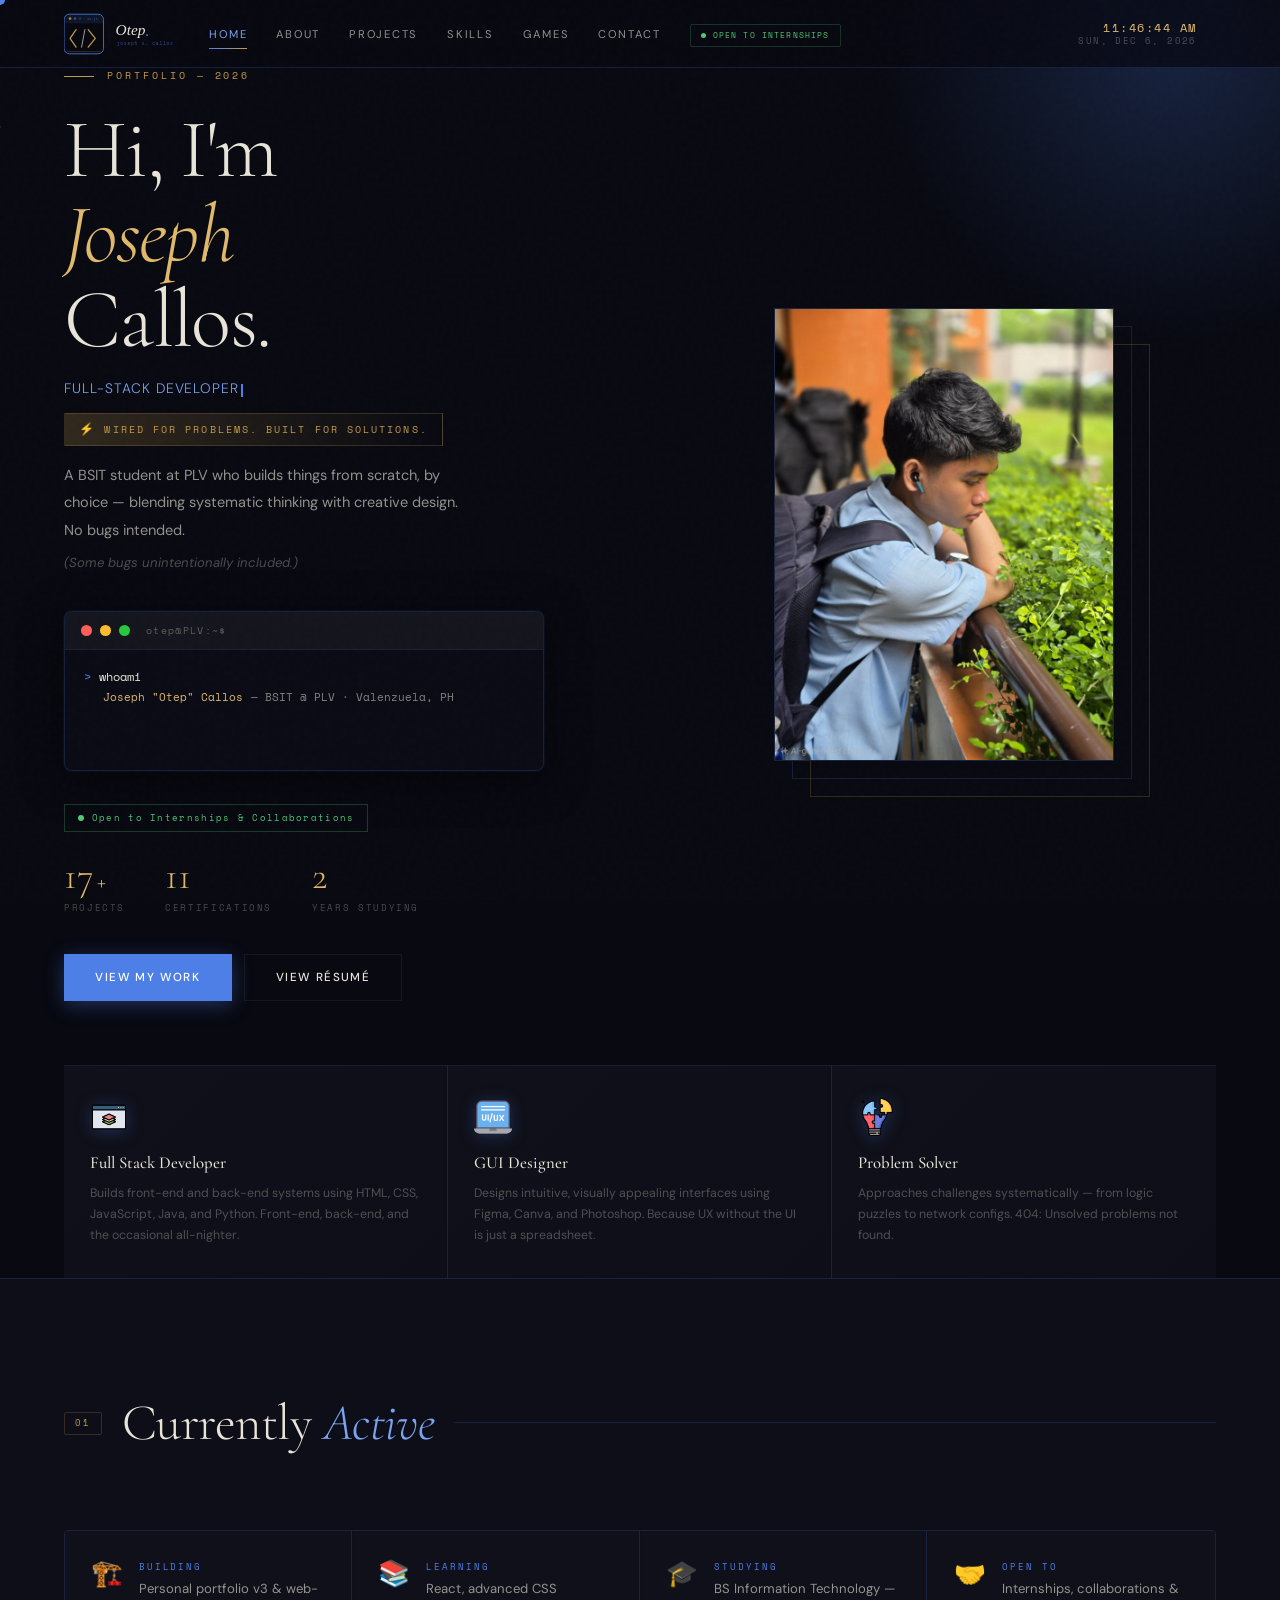
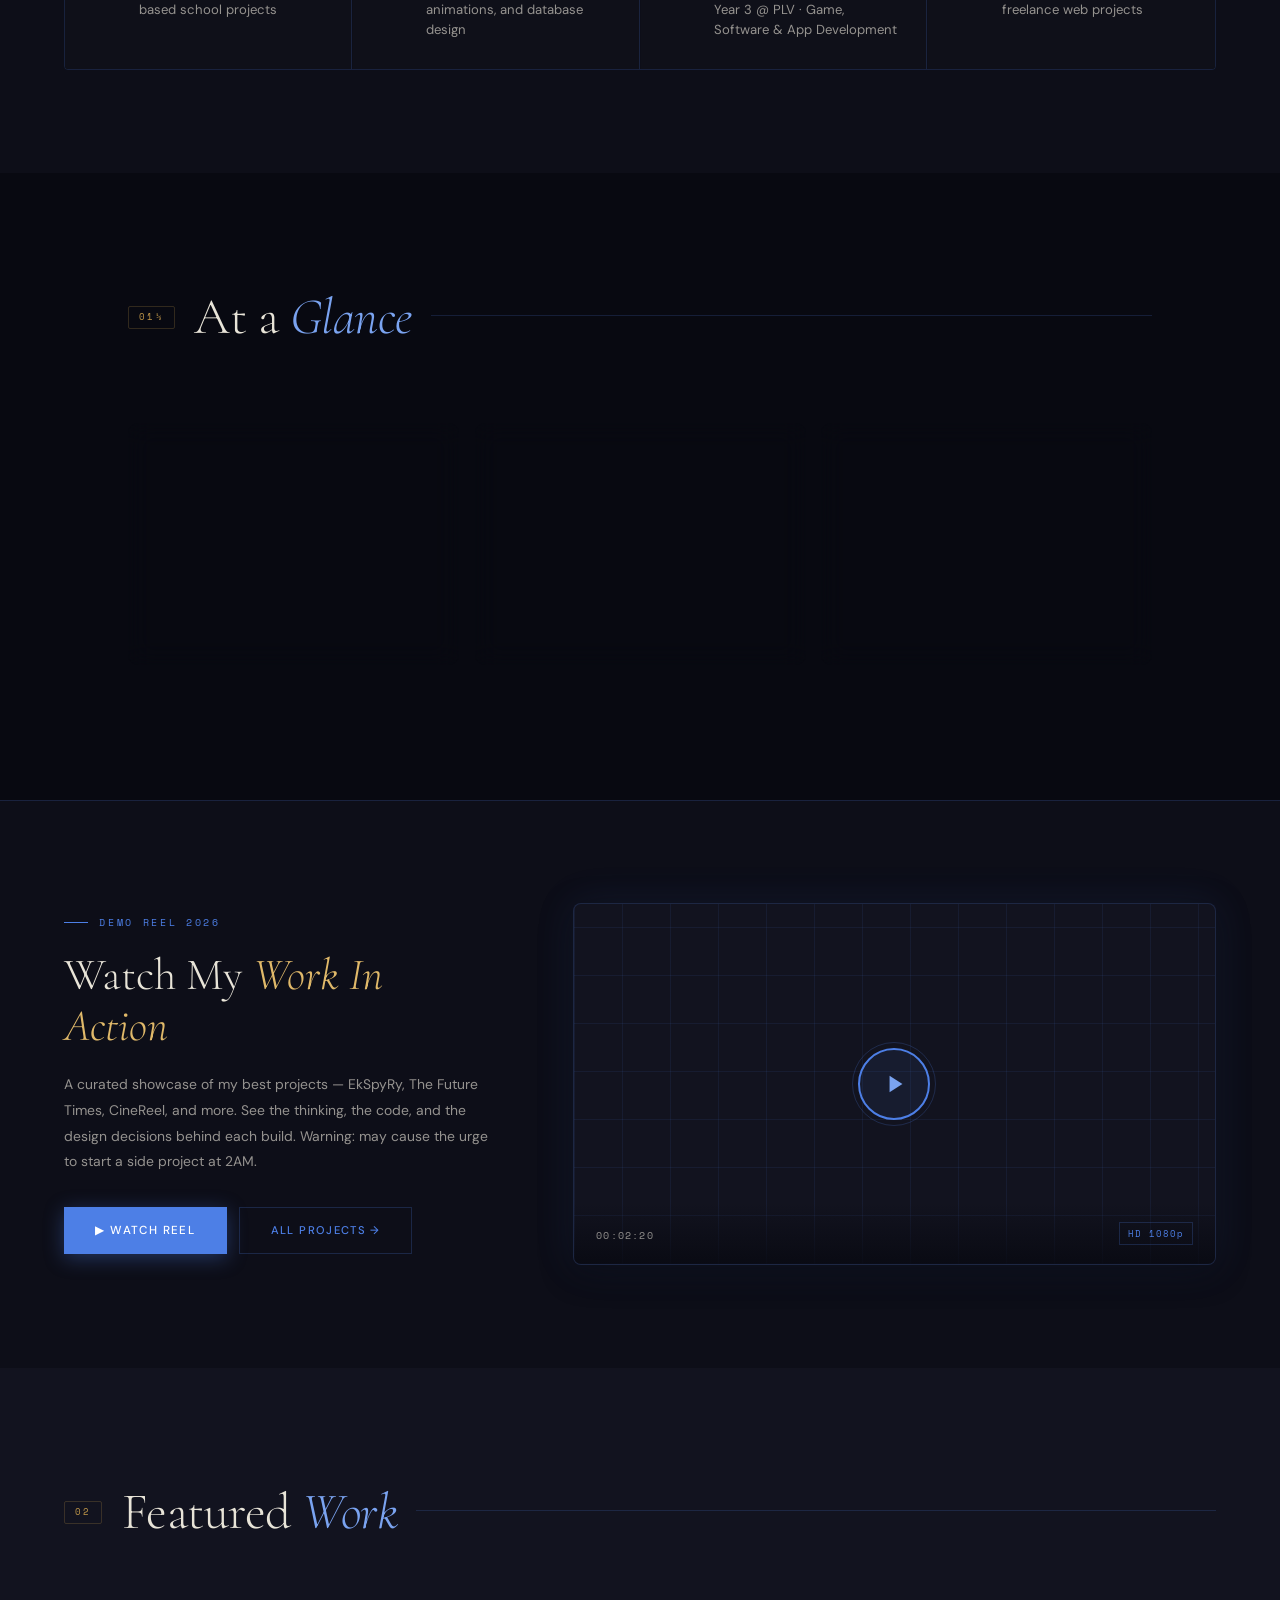
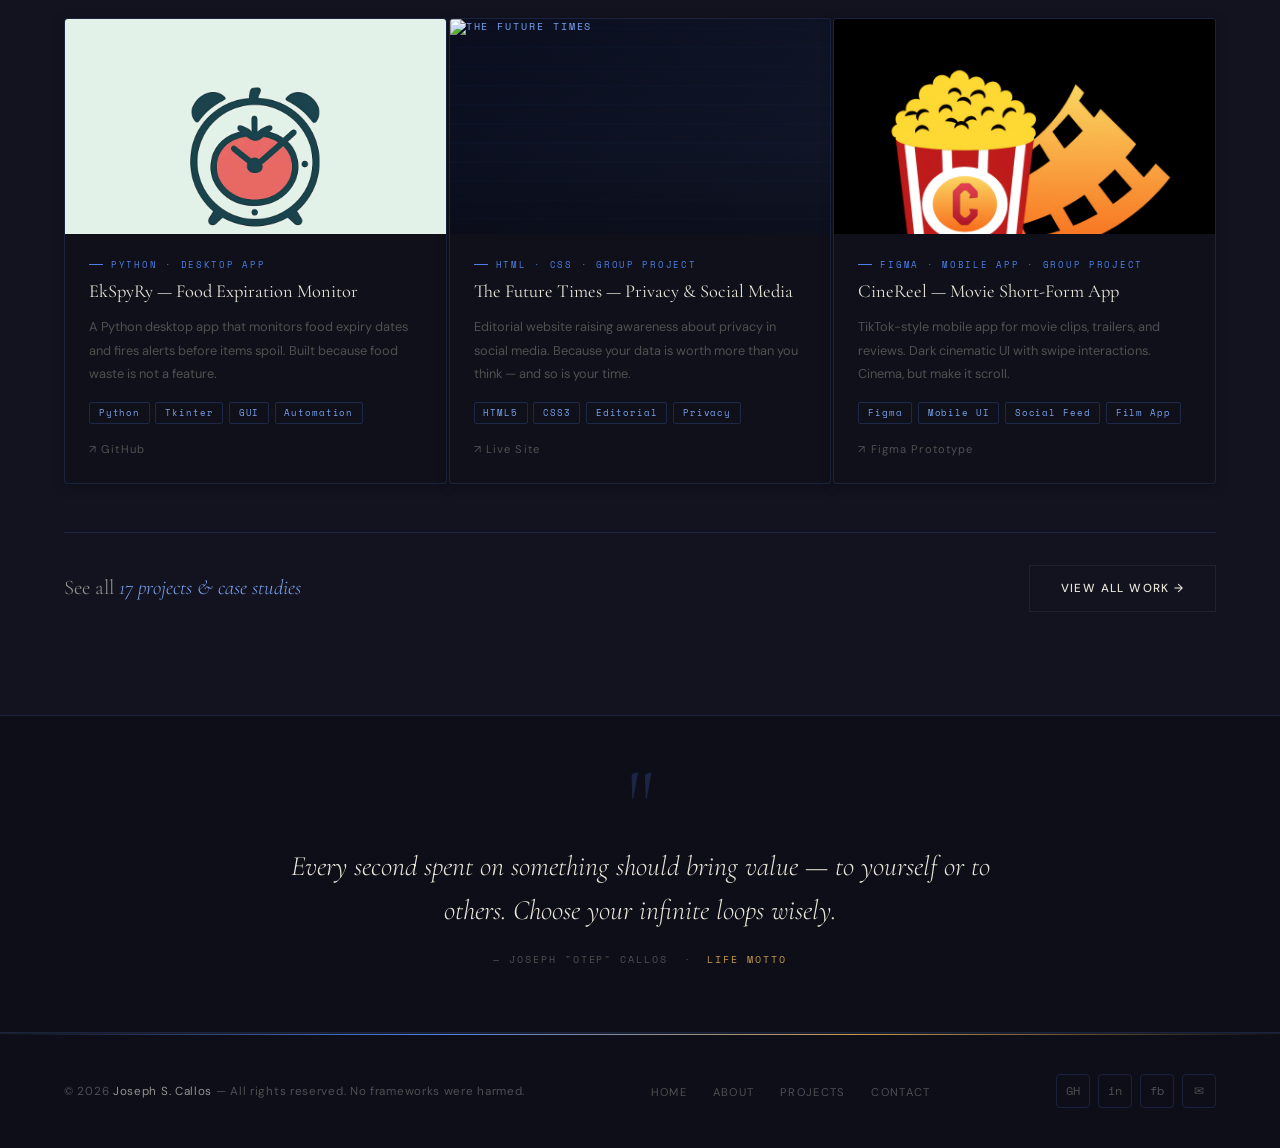
==== commit 9a45bc02: "update year level and organize" ====
--- a/index.html
+++ b/index.html
@@ -177,7 +177,7 @@
       <span class="currently-icon">🎓</span>
       <div>
         <p class="currently-label">Studying</p>
-        <p class="currently-value">BS Information Technology — Year 2 @ PLV</p>
+        <p class="currently-value">BS Information Technology — Year 3 @ PLV · Game, Software &amp; App Development</p>
       </div>
     </div>
     <div class="currently-card reveal rd4">
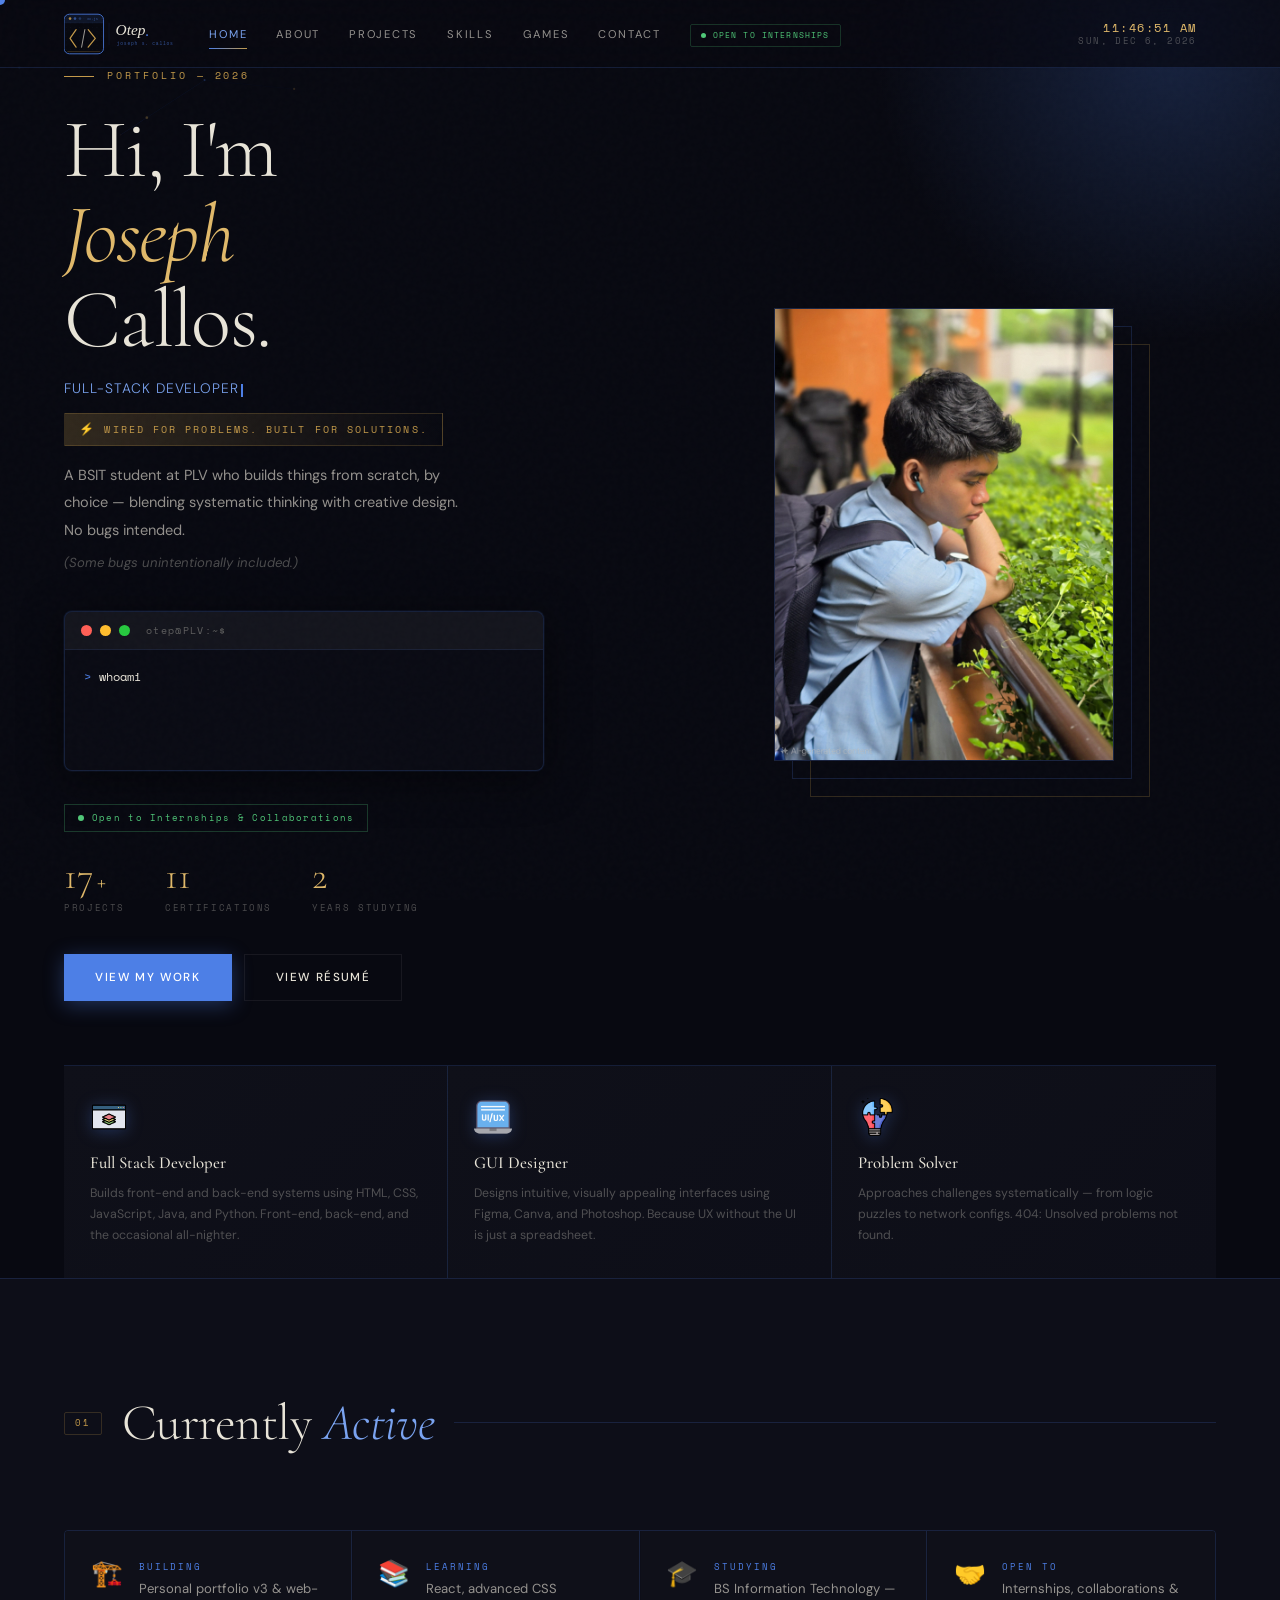
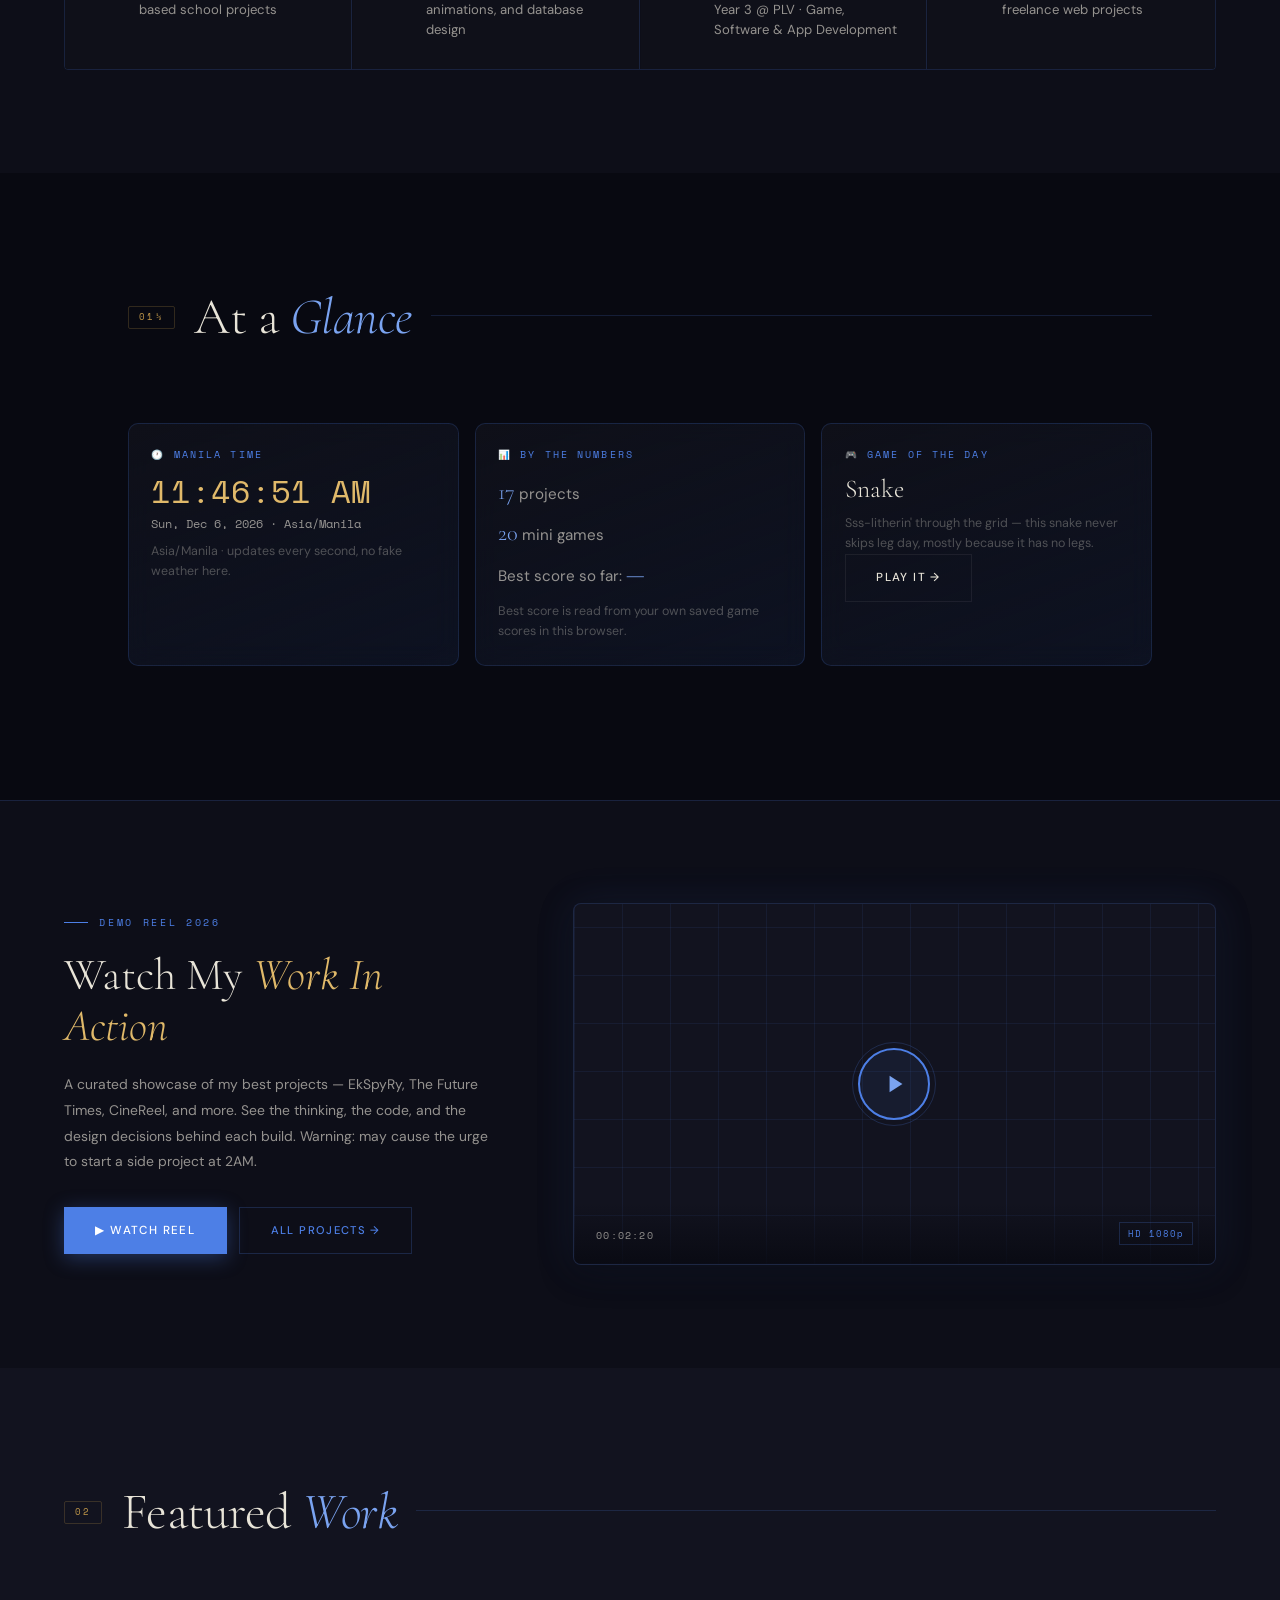
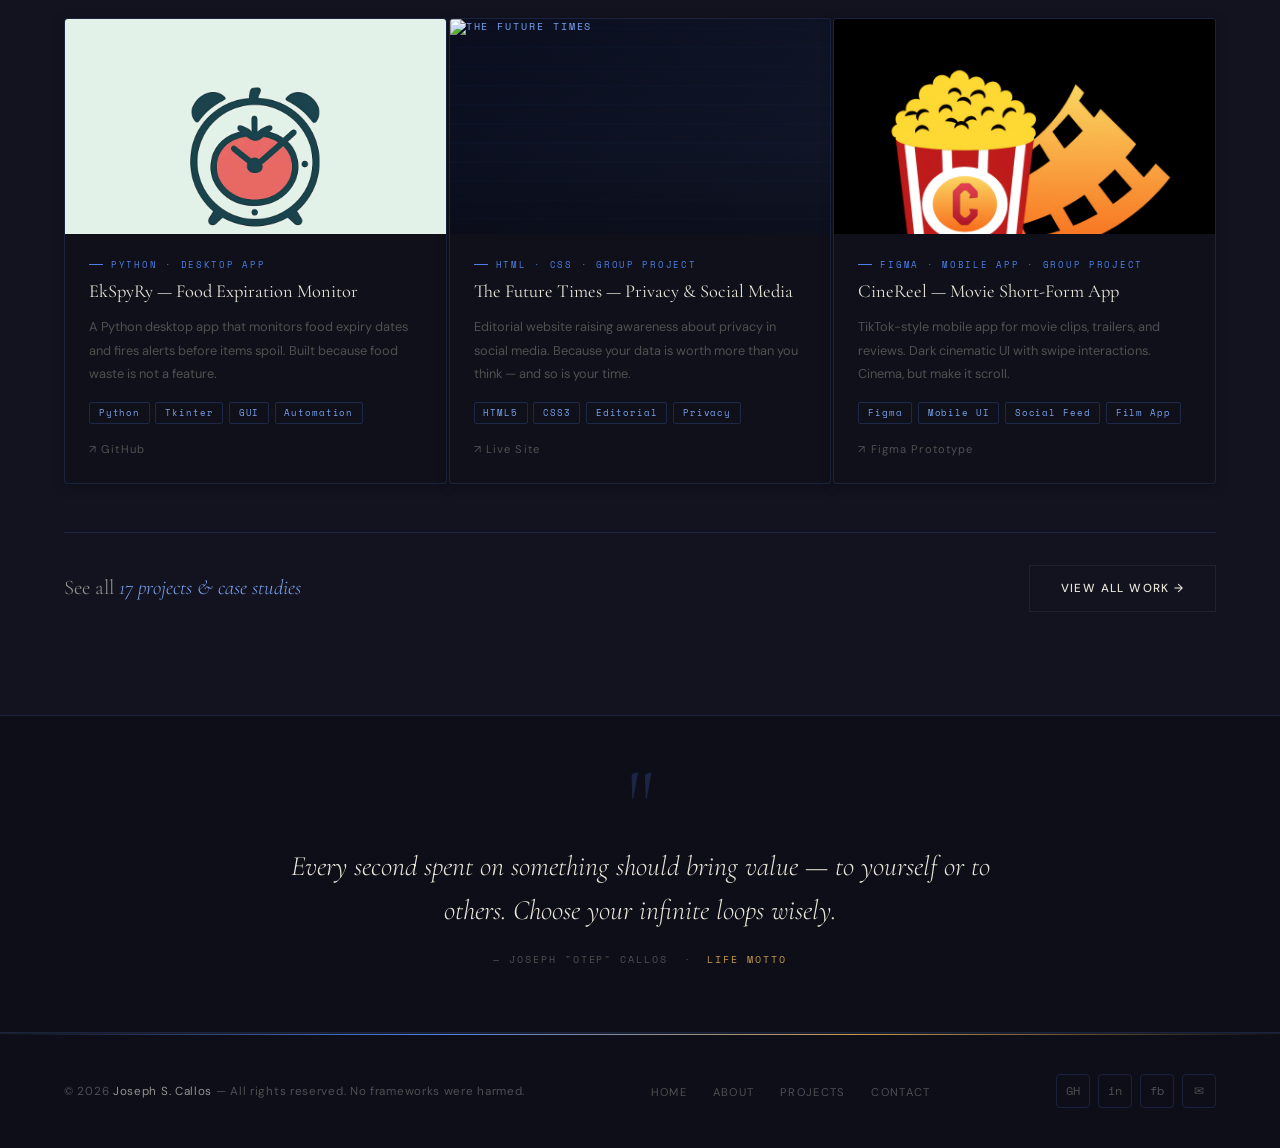
==== commit 371ec092: "upgraded games Difficulty — pun names, same everywhere  Easy → Chill Pill Normal → Middle Child (def" ====
--- a/index.html
+++ b/index.html
@@ -4,7 +4,7 @@
   <meta charset="UTF-8"/>
   <meta name="viewport" content="width=device-width, initial-scale=1.0"/>
   <title>Joseph "Otep" Callos — Portfolio</title>
-  <meta name="description" content="Joseph S. Callos — BSIT student at PLV. Full-Stack Developer, GUI Designer, Problem Solver. 17 projects, 17 vanilla-JS mini games, and a PHP admin + leaderboard backend. Wired for problems. Built for solutions."/>
+  <meta name="description" content="Joseph S. Callos — BSIT student at PLV. Full-Stack Developer, GUI Designer, Problem Solver. 17 projects, 20 vanilla-JS mini games, and a PHP admin + leaderboard backend. Wired for problems. Built for solutions."/>
   <!-- Open Graph (share previews) -->
   <meta property="og:title" content="Joseph 'Otep' Callos — Portfolio"/>
   <meta property="og:description" content="Wired for problems. Built for solutions. BSIT @ PLV."/>
@@ -209,7 +209,7 @@
     <div class="widget-card reveal rd2">
       <p class="widget-label">📊 By the Numbers</p>
       <p class="widget-stat"><strong id="widgetProjects">17</strong> projects</p>
-      <p class="widget-stat"><strong id="widgetGames">17</strong> mini games</p>
+      <p class="widget-stat"><strong id="widgetGames">20</strong> mini games</p>
       <p class="widget-stat">Best score so far: <strong id="widgetTopScore">—</strong></p>
       <p class="widget-note">Best score is read from your own saved game scores in this browser.</p>
     </div>
--- a/css/styles.css
+++ b/css/styles.css
@@ -2616,3 +2616,36 @@
   .game-panel.active, .dice-die.pop, .rps-choice.pop { animation: none !important; }
   .widget-card:hover, .project-card:hover, .game-tab-btn:hover, .game-tab-btn.active { transform: none !important; }
 }
+
+/* ---- Games upgrade: difficulty, leaderboards, new games ---- */
+.diff-row{display:flex;gap:.5rem;align-items:center;flex-wrap:wrap;justify-content:center;margin:0 auto 1.2rem}
+.diff-label{font-family:var(--f-mono);font-size:.58rem;letter-spacing:.18em;text-transform:uppercase;color:var(--text-faint)}
+.diff-btn{font-family:var(--f-mono);font-size:.6rem;letter-spacing:.08em;padding:.45rem .9rem;border:1px solid var(--border);background:transparent;color:var(--text-dim);cursor:pointer;border-radius:var(--radius)}
+.diff-btn:hover{border-color:var(--blue);color:var(--blue)}
+.diff-btn.active{background:var(--blue-glow);border-color:var(--blue);color:var(--blue)}
+.diff-btn:focus-visible,.game-tab-btn:focus-visible,.aim-target:focus-visible{outline:2px solid var(--gold);outline-offset:2px}
+.rage-quote{font-family:var(--f-display);font-style:italic;font-size:1rem;color:var(--gold-lt);text-align:center;min-height:1.4rem;margin:.6rem 0}
+.lb-list{max-height:340px;overflow-y:auto;padding-right:.4rem}
+.lb-list li.lb-you{background:var(--blue-glow);border-left:3px solid var(--blue);padding-left:.5rem}
+.lb-list li.lb-you strong{color:var(--blue-lt)}
+.pong-note{font-family:var(--f-mono);font-size:.6rem;letter-spacing:.15em;color:var(--text-faint);text-transform:uppercase;text-align:center;margin-top:.6rem}
+.simon-btn[data-color="purple"]{background:#a855f7}
+.simon-btn[data-color="pink"]{background:#ec4899}
+.aim-wrap,.dodge-wrap,.catch-wrap{display:flex;flex-direction:column;align-items:center;gap:1.2rem;text-align:center}
+.aim-hud,.dodge-hud,.catch-hud{display:flex;gap:2.5rem;flex-wrap:wrap;justify-content:center}
+.aim-stat,.dodge-stat,.catch-stat{text-align:center}
+.aim-stat-num,.dodge-stat-num,.catch-stat-num{font-family:var(--f-display);font-size:2rem;font-weight:300;color:var(--blue-lt);line-height:1}
+.aim-stat-label,.dodge-stat-label,.catch-stat-label{font-family:var(--f-mono);font-size:.56rem;letter-spacing:.2em;color:var(--text-faint);text-transform:uppercase;margin-top:.2rem}
+.aim-arena{position:relative;width:100%;max-width:520px;height:320px;background:var(--bg-2);border:1px solid var(--border);border-radius:8px;overflow:hidden}
+.aim-target{position:absolute;width:56px;height:56px;font-size:1.8rem;background:transparent;border:none;cursor:pointer;display:none;transform:translate(-50%,-50%)}
+.aim-msg,.dodge-msg,.catch-msg{font-family:var(--f-display);font-size:1.05rem;color:var(--text-dim);min-height:1.6rem}
+#dodgeCanvas,#catchCanvas{background:var(--bg-2);border:1px solid var(--border);border-radius:8px;touch-action:none}
+@media(max-width:767px){
+  .game-tabs{flex-wrap:nowrap;overflow-x:auto;padding-bottom:.9rem;scrollbar-width:thin}
+  .game-tab-btn{flex-shrink:0}
+  .diff-row{justify-content:flex-start}
+  .aim-arena{height:260px}
+}
+@media (prefers-reduced-motion: reduce){
+  .game-tab-btn,.diff-btn{transition:none}
+}
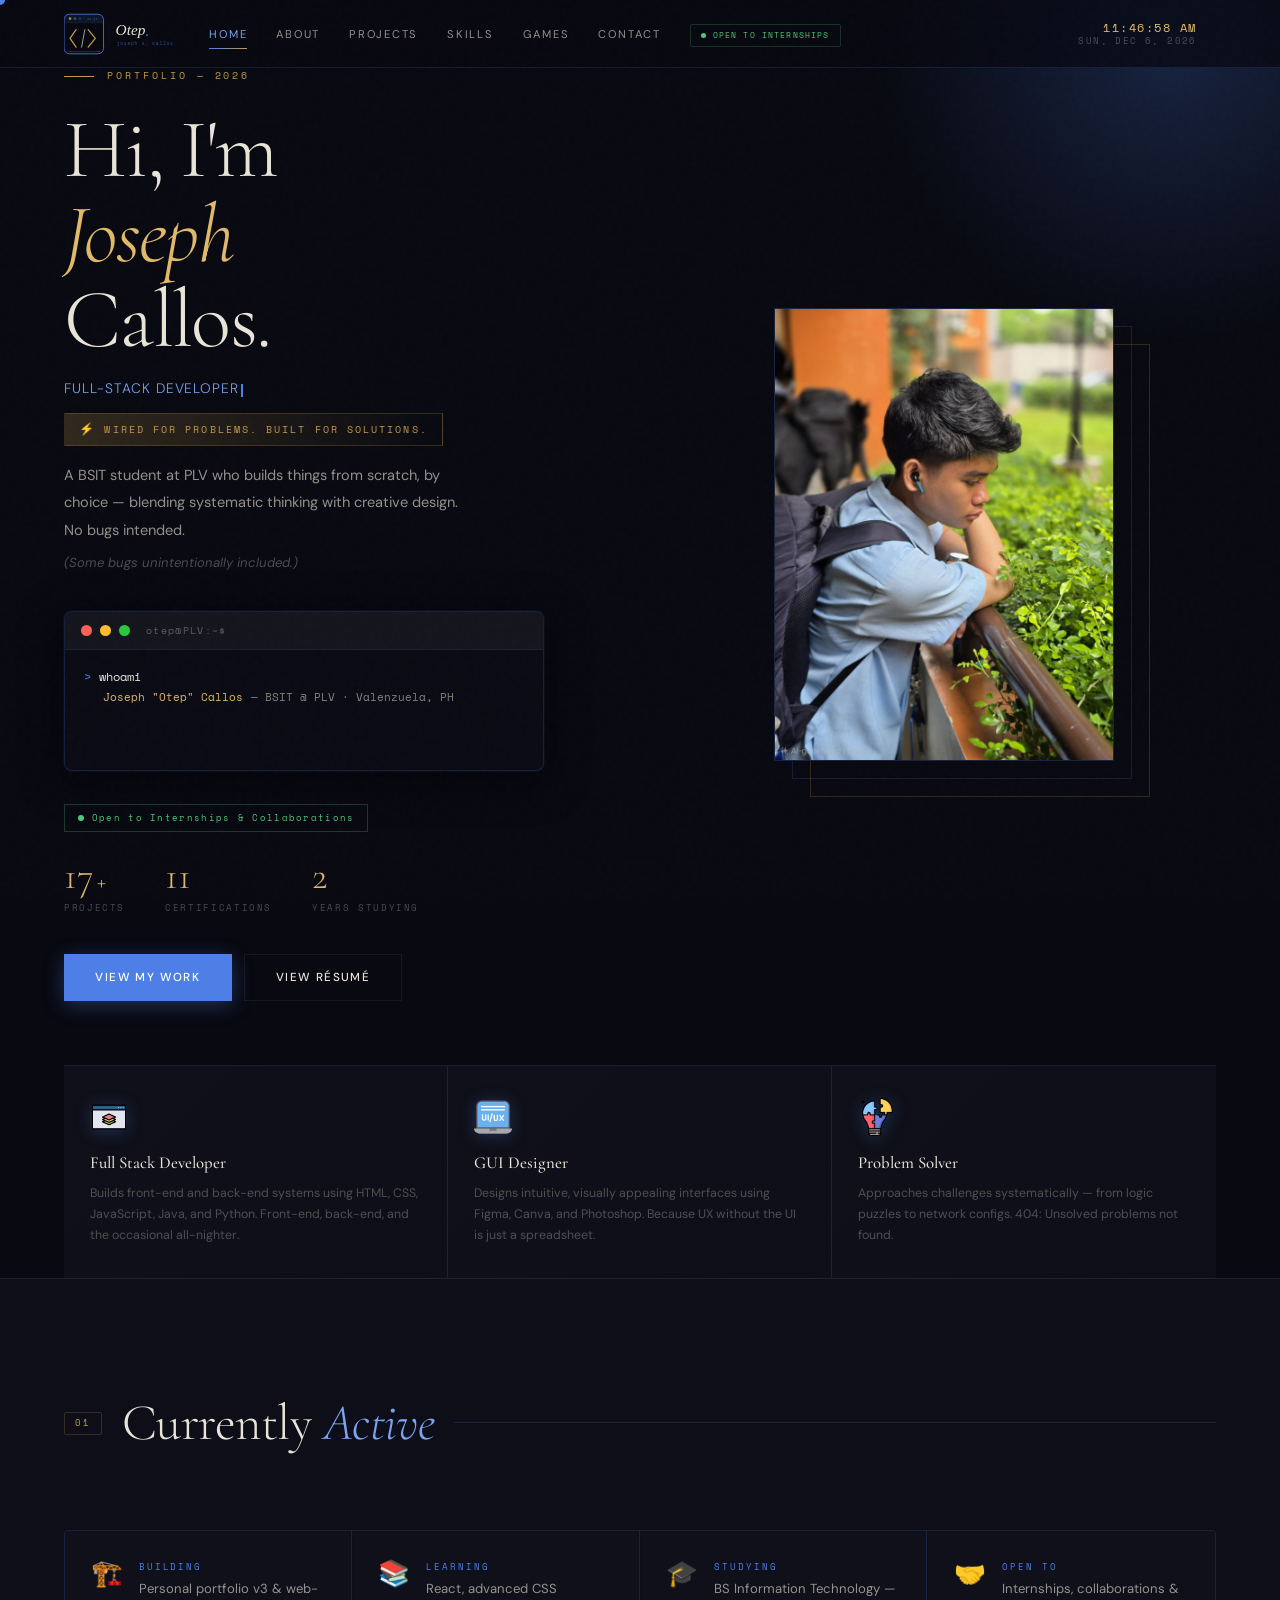
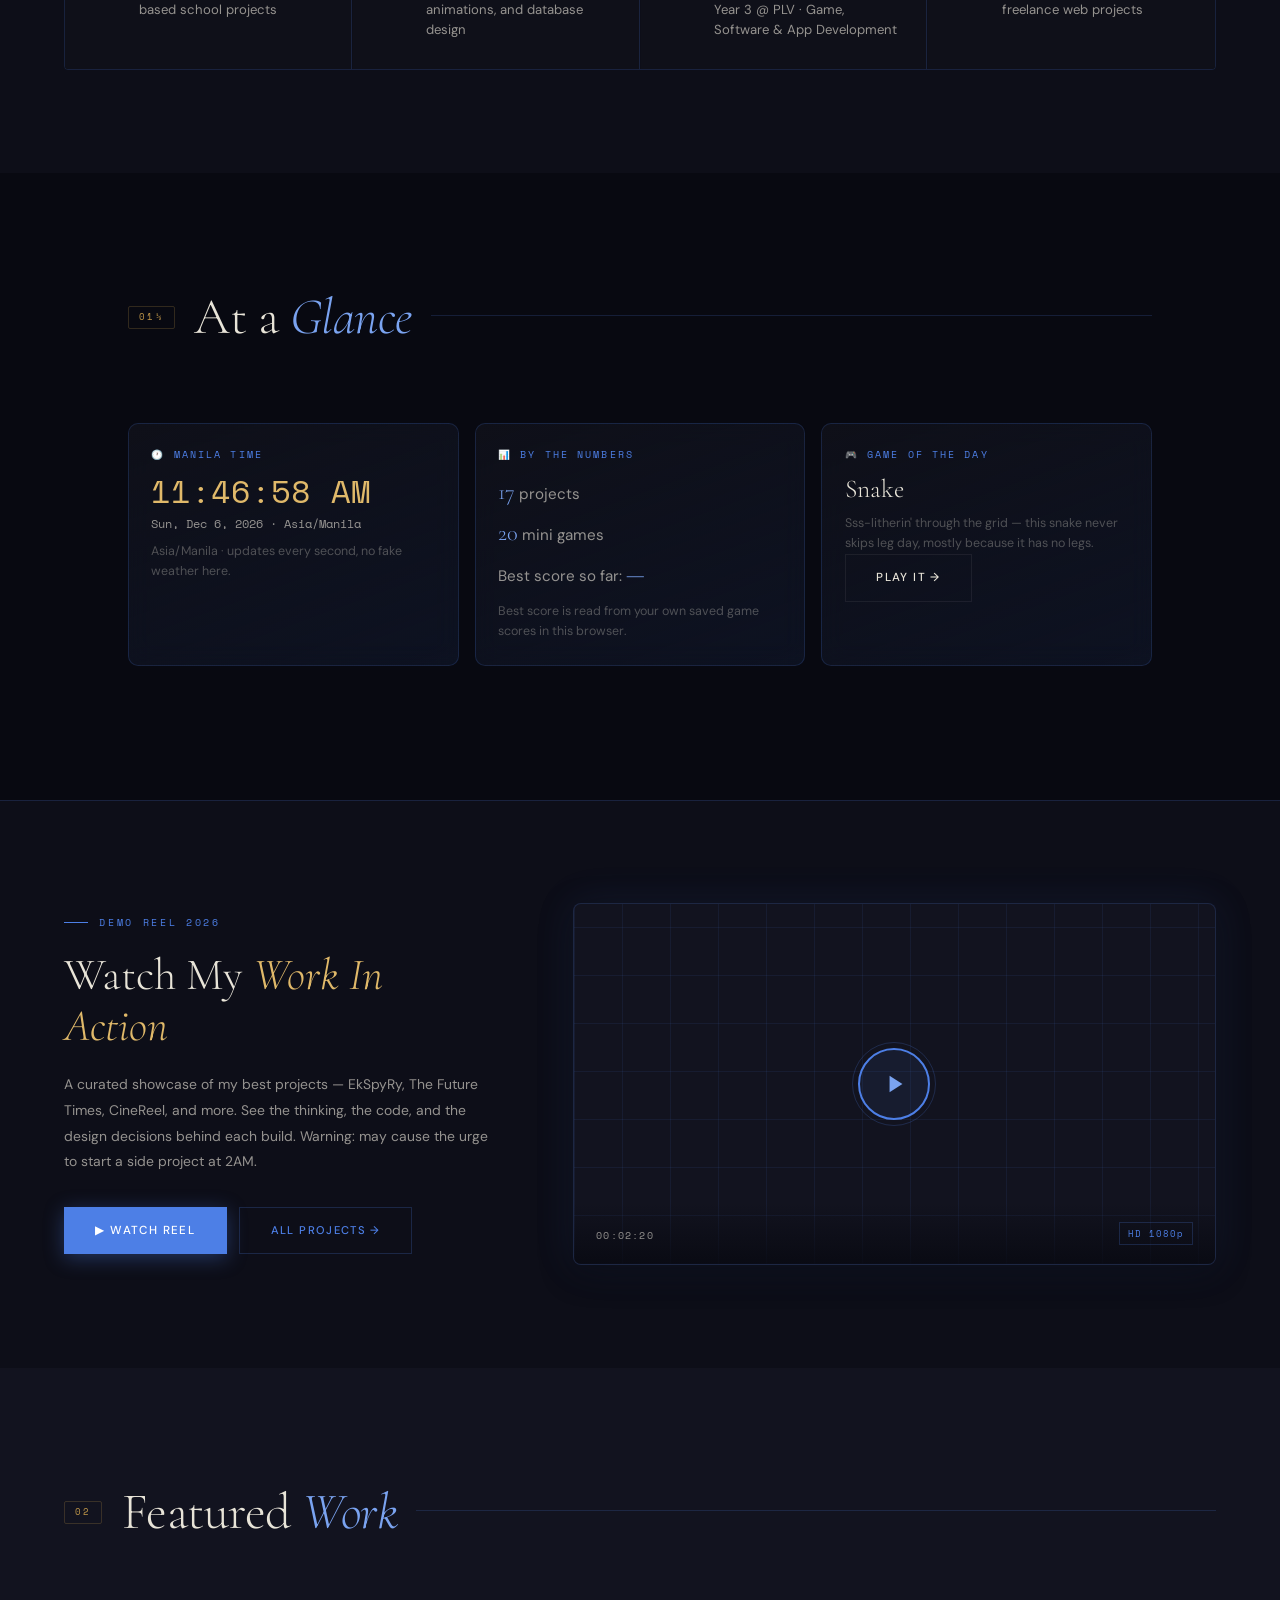
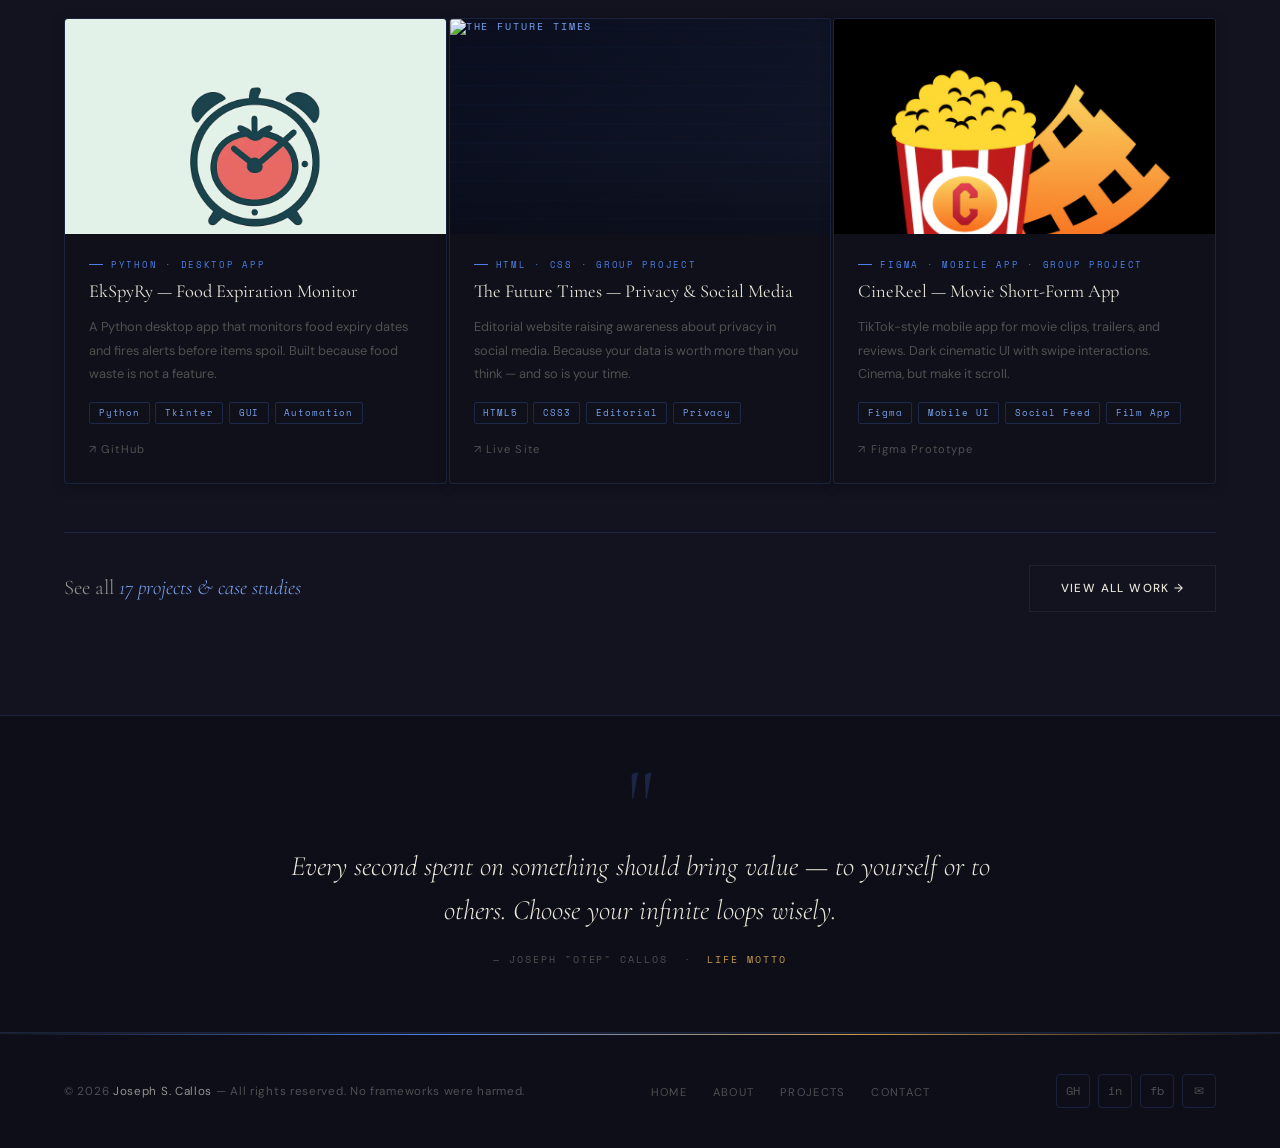
==== commit feb0f486: "fix mobile views" ====
--- a/index.html
+++ b/index.html
@@ -34,14 +34,28 @@
 
 <!-- ── MOBILE NAV ── -->
 <div class="mobile-nav" id="mobileNav" role="dialog" aria-modal="true" aria-hidden="true">
-  <a href="index.html"    onclick="closeMobile()">Home</a>
-  <a href="about.html"    onclick="closeMobile()">About</a>
-  <a href="projects.html" onclick="closeMobile()">Projects</a>
-  <a href="skills.html"   onclick="closeMobile()">Skills</a>
-  <a href="games.html"    onclick="closeMobile()">Games</a>
-  <a href="contact.html"  onclick="closeMobile()">Contact</a>
-  <div class="mob-divider"></div>
-  <span class="mob-sub">OtepCodes · PLV BSIT</span>
+  <div class="mob-sheet">
+    <div class="mob-bar">
+      <span class="terminal-dot" style="background:#ff5f57"></span>
+      <span class="terminal-dot" style="background:#febc2e"></span>
+      <span class="terminal-dot" style="background:#28c840"></span>
+      <span class="mob-title">otep@plv:~$ menu</span>
+      <button class="mob-close" onclick="closeMobile()" aria-label="Close menu">✕</button>
+    </div>
+    <nav class="mob-grid" aria-label="Mobile navigation">
+      <a class="mob-tile" href="index.html" onclick="closeMobile()"><span class="mob-ico">🏠</span><span class="mob-label">Home</span><span class="mob-num">01 · start here</span></a>
+      <a class="mob-tile" href="about.html" onclick="closeMobile()"><span class="mob-ico">👤</span><span class="mob-label">About</span><span class="mob-num">02 · who I am</span></a>
+      <a class="mob-tile" href="projects.html" onclick="closeMobile()"><span class="mob-ico">💼</span><span class="mob-label">Projects</span><span class="mob-num">03 · built things</span></a>
+      <a class="mob-tile" href="skills.html" onclick="closeMobile()"><span class="mob-ico">🛠️</span><span class="mob-label">Skills</span><span class="mob-num">04 · tools &amp; certs</span></a>
+      <a class="mob-tile" href="games.html" onclick="closeMobile()"><span class="mob-ico">🎮</span><span class="mob-label">Games</span><span class="mob-num">05 · 20 mini games</span></a>
+      <a class="mob-tile" href="contact.html" onclick="closeMobile()"><span class="mob-ico">✉️</span><span class="mob-label">Contact</span><span class="mob-num">06 · say hello</span></a>
+      <a class="mob-tile" href="terminal.html" onclick="closeMobile()" style="grid-column:1/-1"><span class="mob-ico">⌨️</span><span class="mob-label">Terminal</span><span class="mob-num">07 · browse me like a shell</span></a>
+    </nav>
+    <div class="mob-foot">
+      <button class="mob-theme" onclick="document.getElementById('navLogoBtn') && document.getElementById('navLogoBtn').click()">🌗 Toggle theme</button>
+      <span class="mob-sub">OtepCodes · PLV BSIT</span>
+    </div>
+  </div>
 </div>
 
 <!-- ── NAV ── -->
--- a/css/styles.css
+++ b/css/styles.css
@@ -103,13 +103,29 @@
 .hamburger.open span:nth-child(2){opacity:0}
 .hamburger.open span:nth-child(3){transform:rotate(-45deg) translate(4.5px,-4.5px)}
 
-/* Mobile nav */
-.mobile-nav{display:none;position:fixed;inset:0;background:var(--bg);z-index:700;flex-direction:column;align-items:center;justify-content:center;gap:1.8rem;transition:background .4s}
+/* Mobile nav — "Command Deck": a terminal-style bottom sheet, not a plain list.
+   The hamburger still toggles #mobileNav with the .open class, and
+   closeMobile() still closes it, so the existing JS keeps working. */
+.mobile-nav{display:none;position:fixed;inset:0;background:rgba(0,0,0,.55);z-index:700;flex-direction:column;align-items:stretch;justify-content:flex-end}
 .mobile-nav.open{display:flex}
-.mobile-nav a{font-family:var(--f-display);font-size:2.8rem;font-weight:300;text-decoration:none;color:var(--text);letter-spacing:.08em;transition:color .3s,transform .3s;display:block}
-.mobile-nav a:hover{color:var(--blue);transform:translateX(12px)}
-.mobile-nav .mob-divider{width:60px;height:1px;background:var(--border);margin:.5rem 0}
-.mobile-nav .mob-sub{font-family:var(--f-mono);font-size:.6rem;color:var(--blue);letter-spacing:.25em;text-transform:uppercase}
+.mob-sheet{width:100%;max-height:88vh;overflow-y:auto;background:var(--bg);border-top:1px solid var(--border);border-radius:20px 20px 0 0;padding:1rem 5vw calc(2rem + env(safe-area-inset-bottom));box-shadow:0 -12px 40px rgba(0,0,0,.45);animation:mobUp .3s var(--ease)}
+@keyframes mobUp{from{transform:translateY(40px);opacity:0}to{transform:translateY(0);opacity:1}}
+.mob-bar{display:flex;align-items:center;gap:.5rem;padding-bottom:.8rem;border-bottom:1px solid var(--border)}
+.mob-bar .terminal-dot{width:11px;height:11px;border-radius:50%;flex-shrink:0}
+.mob-title{flex:1;font-family:var(--f-mono);font-size:.62rem;letter-spacing:.14em;color:var(--text-faint);margin-left:.3rem}
+.mob-close{width:44px;height:44px;flex-shrink:0;background:transparent;border:1px solid var(--border);color:var(--text);font-size:1.1rem;cursor:pointer;border-radius:var(--radius)}
+.mob-close:hover{border-color:var(--blue);color:var(--blue)}
+.mob-grid{display:grid;grid-template-columns:1fr 1fr;gap:.6rem;margin-top:1rem}
+.mob-tile{display:flex;flex-direction:column;justify-content:center;gap:.15rem;min-height:76px;padding:.85rem .8rem;border:1px solid var(--border);background:var(--bg-card);border-radius:var(--radius);text-decoration:none;color:var(--text);transition:border-color .25s,color .25s,background .25s}
+.mob-tile:hover,.mob-tile.active{border-color:var(--blue);color:var(--blue);background:var(--blue-glow)}
+.mob-tile .mob-ico{font-size:1.35rem;line-height:1}
+.mob-tile .mob-label{font-family:var(--f-display);font-size:1.02rem;font-weight:300}
+.mob-tile .mob-num{font-family:var(--f-mono);font-size:.55rem;letter-spacing:.2em;color:var(--text-faint);text-transform:uppercase}
+.mob-foot{display:flex;align-items:center;gap:.6rem;flex-wrap:wrap;margin-top:1.1rem}
+.mob-theme{min-height:44px;padding:.6rem 1rem;font-family:var(--f-mono);font-size:.62rem;letter-spacing:.12em;text-transform:uppercase;background:transparent;border:1px solid var(--border);color:var(--text-dim);cursor:pointer;border-radius:var(--radius)}
+.mob-theme:hover{border-color:var(--gold);color:var(--gold)}
+.mob-sub{font-family:var(--f-mono);font-size:.6rem;color:var(--blue);letter-spacing:.25em;text-transform:uppercase;margin-left:auto}
+@media (prefers-reduced-motion: reduce){.mob-sheet{animation:none}}
 
 /* ── FOOTER ───────────────────────────────────────────────────── */
 footer{border-top:1px solid var(--border-2);padding:2.5rem var(--pad-x);display:flex;align-items:center;justify-content:space-between;gap:1.5rem;flex-wrap:wrap;background:var(--bg-2);transition:background .4s}
@@ -2649,3 +2665,21 @@
 @media (prefers-reduced-motion: reduce){
   .game-tab-btn,.diff-btn{transition:none}
 }
+
+/* ---- Mobile polish (2026-11-04): touch targets, no iOS input zoom, fluid canvases ---- */
+@media(max-width:767px){
+  /* 16px inputs stop iOS Safari zooming in on focus; 44px targets are thumb-friendly */
+  input,textarea,select{font-size:16px}
+  .btn,.game-tab-btn,.diff-btn,.rps-btn,.hang-key,.dpad-btn{min-height:44px}
+  .game-tab-btn{padding:.6rem 1rem}
+  .social-btn{width:44px;height:44px}
+  /* Canvases scale to the screen instead of overflowing it */
+  canvas{max-width:100%;height:auto}
+  #snakeCanvas,#pongCanvas{width:100%;height:auto}
+  #dodgeCanvas,#catchCanvas{width:100%}
+  .term-line input{font-size:16px}
+  .term-out{height:300px}
+  /* Terminal panel on About stacks cleanly under the timeline on mobile */
+  .about-terminal{margin-top:2rem}
+  .about-terminal .term-out{height:300px}
+}
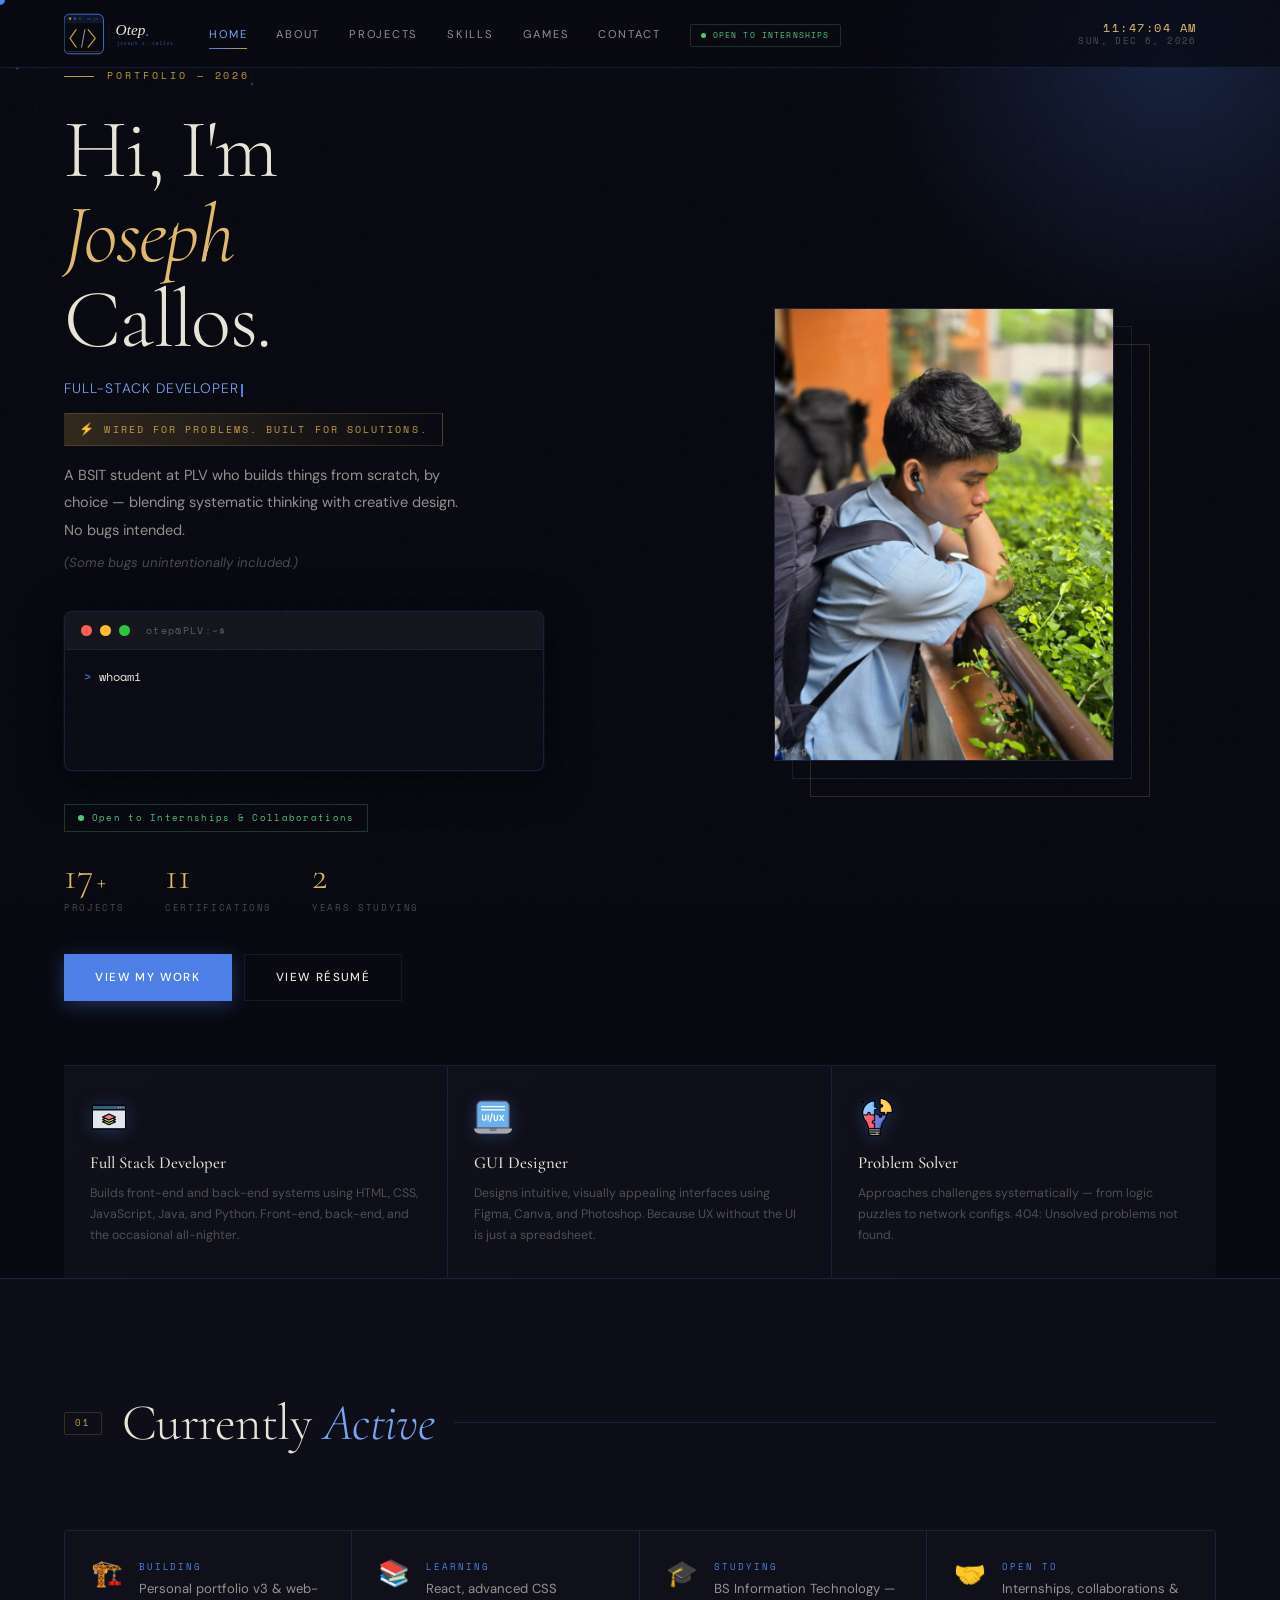
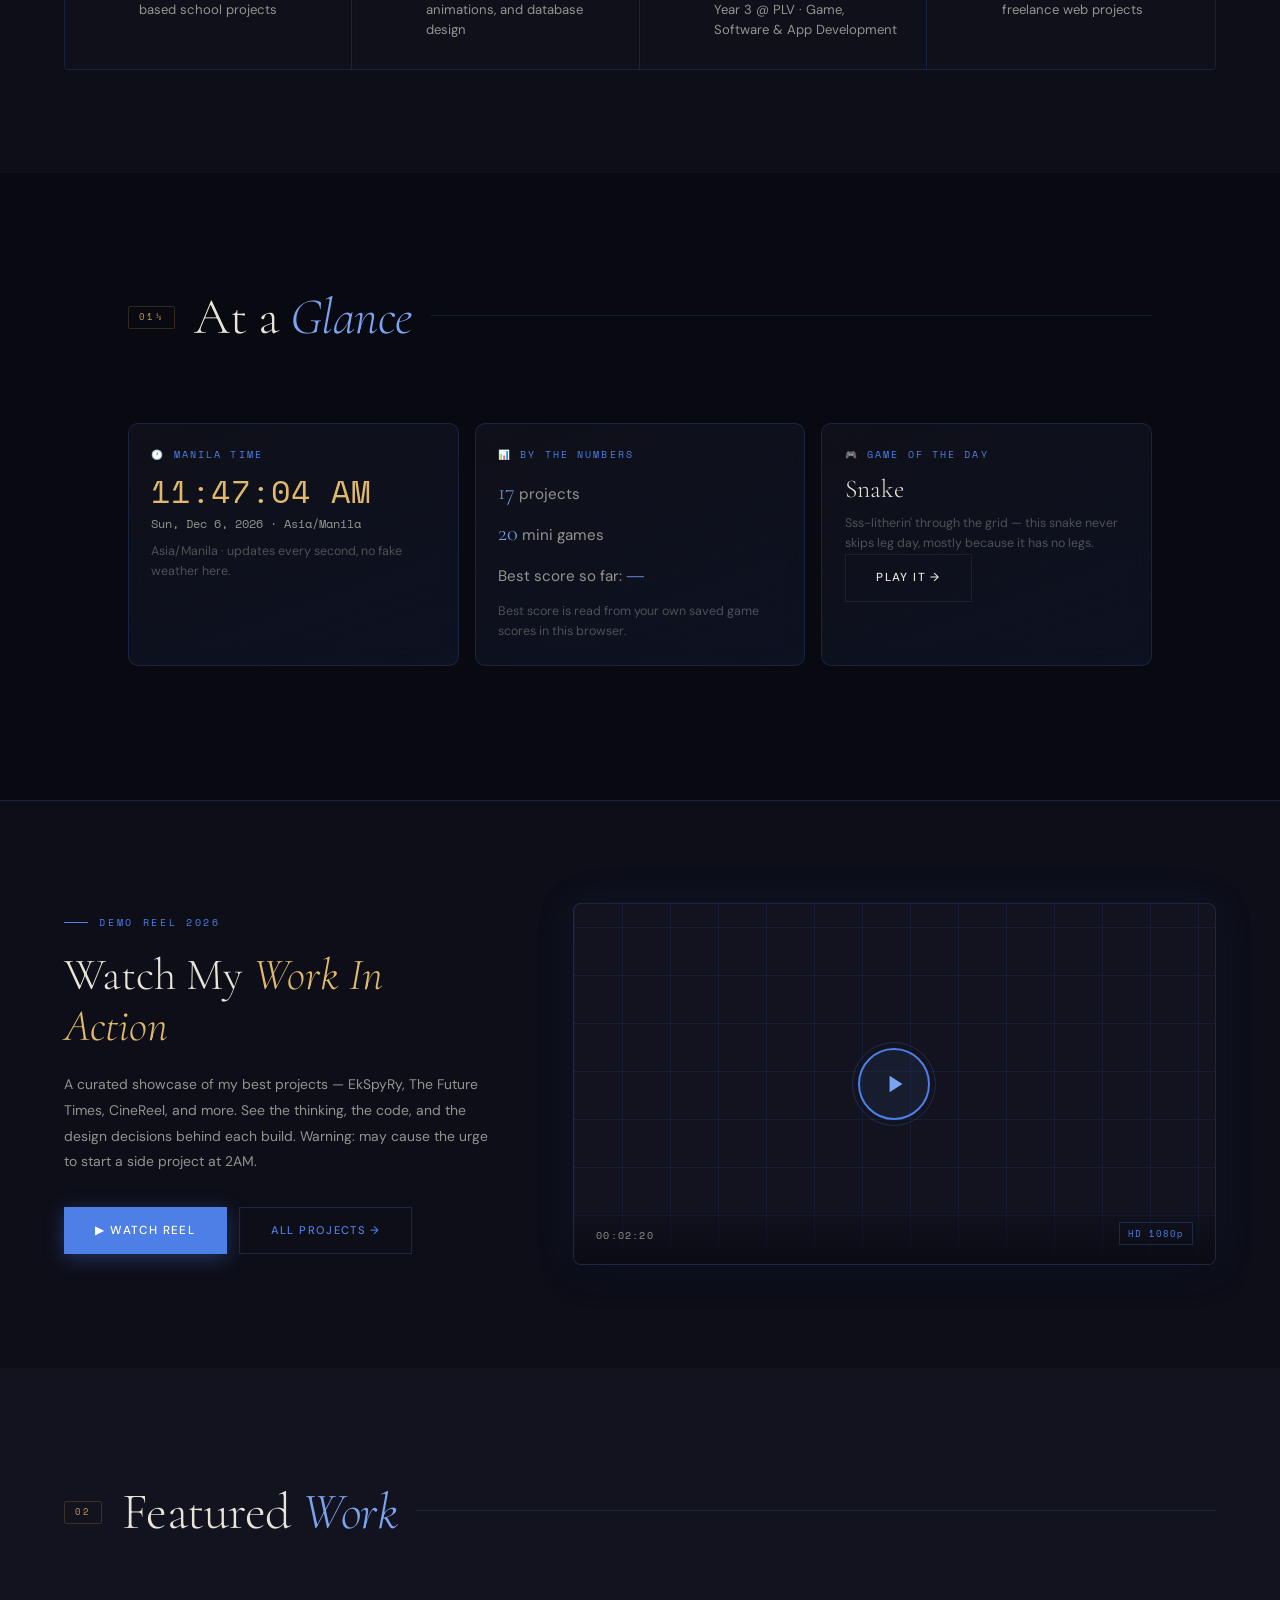
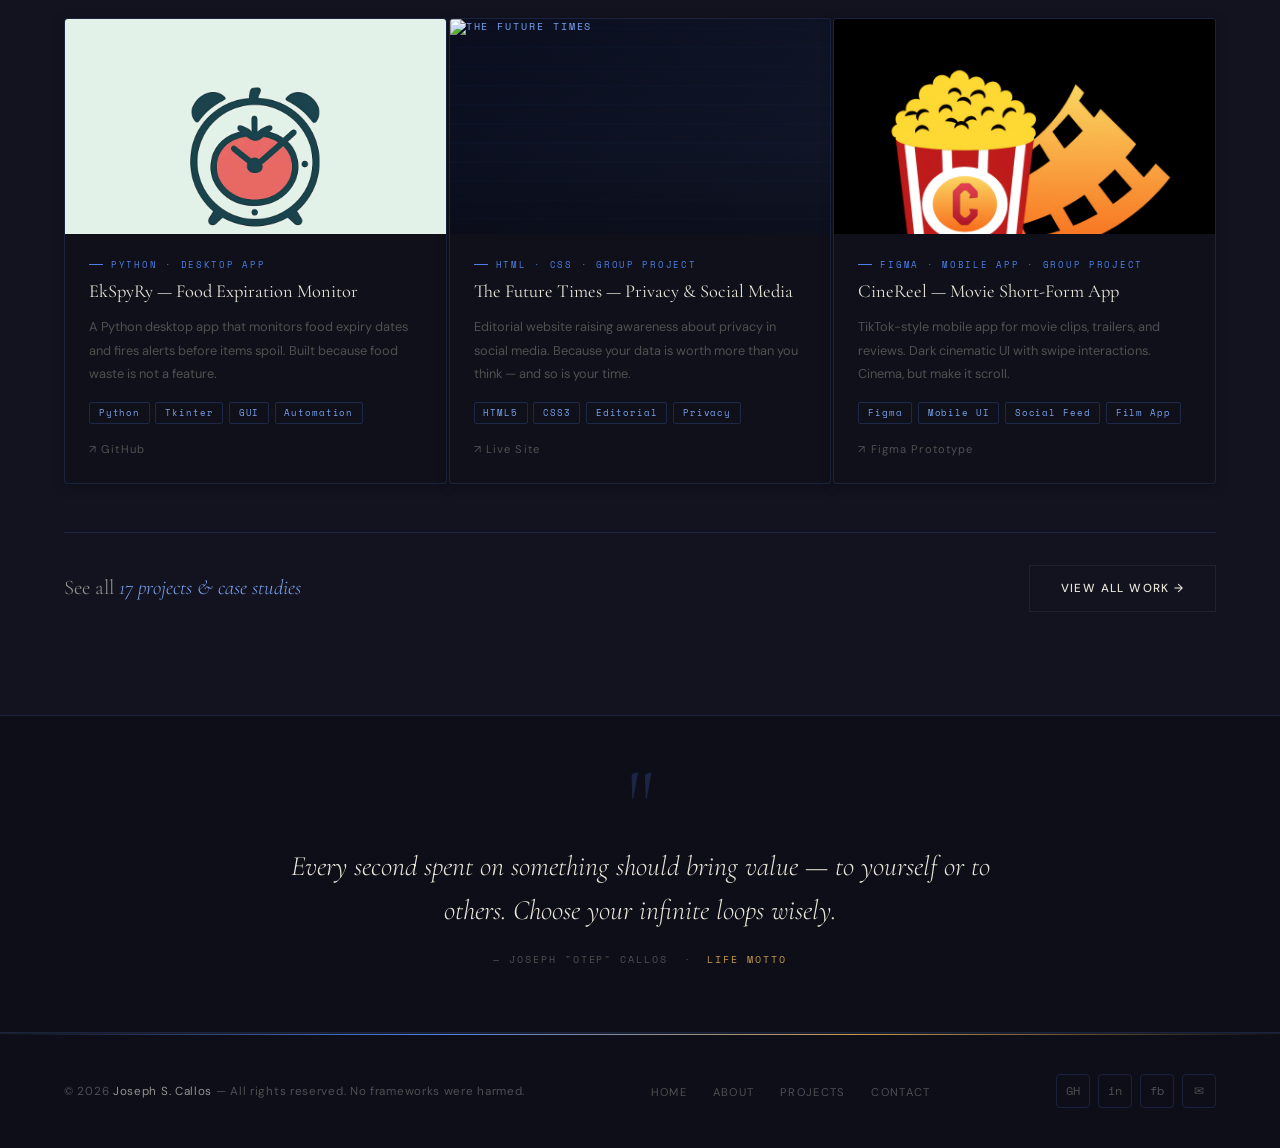
==== commit 11ce7b24: "mobile menu fix" ====
--- a/index.html
+++ b/index.html
@@ -42,7 +42,7 @@
       <span class="mob-title">otep@plv:~$ menu</span>
       <button class="mob-close" onclick="closeMobile()" aria-label="Close menu">✕</button>
     </div>
-    <nav class="mob-grid" aria-label="Mobile navigation">
+    <div class="mob-grid" role="navigation" aria-label="Mobile navigation">
       <a class="mob-tile" href="index.html" onclick="closeMobile()"><span class="mob-ico">🏠</span><span class="mob-label">Home</span><span class="mob-num">01 · start here</span></a>
       <a class="mob-tile" href="about.html" onclick="closeMobile()"><span class="mob-ico">👤</span><span class="mob-label">About</span><span class="mob-num">02 · who I am</span></a>
       <a class="mob-tile" href="projects.html" onclick="closeMobile()"><span class="mob-ico">💼</span><span class="mob-label">Projects</span><span class="mob-num">03 · built things</span></a>
@@ -50,7 +50,7 @@
       <a class="mob-tile" href="games.html" onclick="closeMobile()"><span class="mob-ico">🎮</span><span class="mob-label">Games</span><span class="mob-num">05 · 20 mini games</span></a>
       <a class="mob-tile" href="contact.html" onclick="closeMobile()"><span class="mob-ico">✉️</span><span class="mob-label">Contact</span><span class="mob-num">06 · say hello</span></a>
       <a class="mob-tile" href="terminal.html" onclick="closeMobile()" style="grid-column:1/-1"><span class="mob-ico">⌨️</span><span class="mob-label">Terminal</span><span class="mob-num">07 · browse me like a shell</span></a>
-    </nav>
+    </div>
     <div class="mob-foot">
       <button class="mob-theme" onclick="document.getElementById('navLogoBtn') && document.getElementById('navLogoBtn').click()">🌗 Toggle theme</button>
       <span class="mob-sub">OtepCodes · PLV BSIT</span>
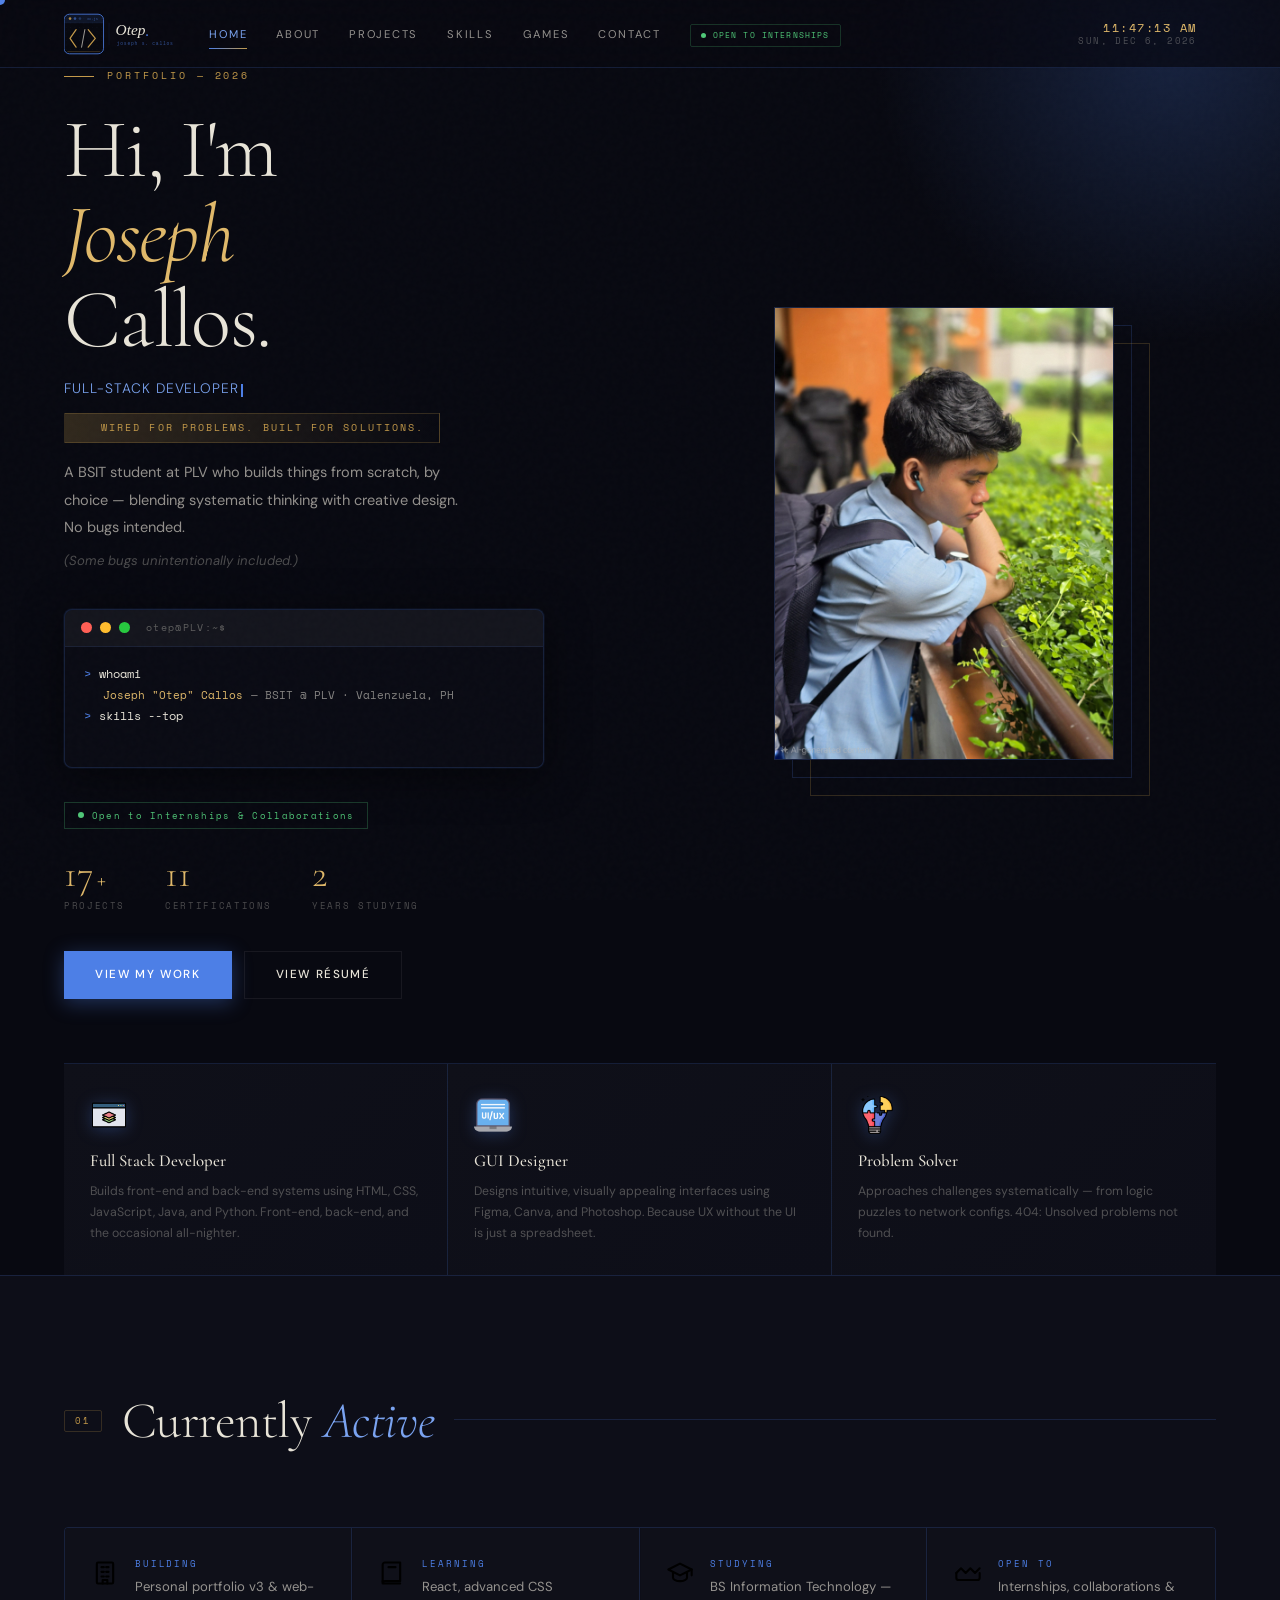
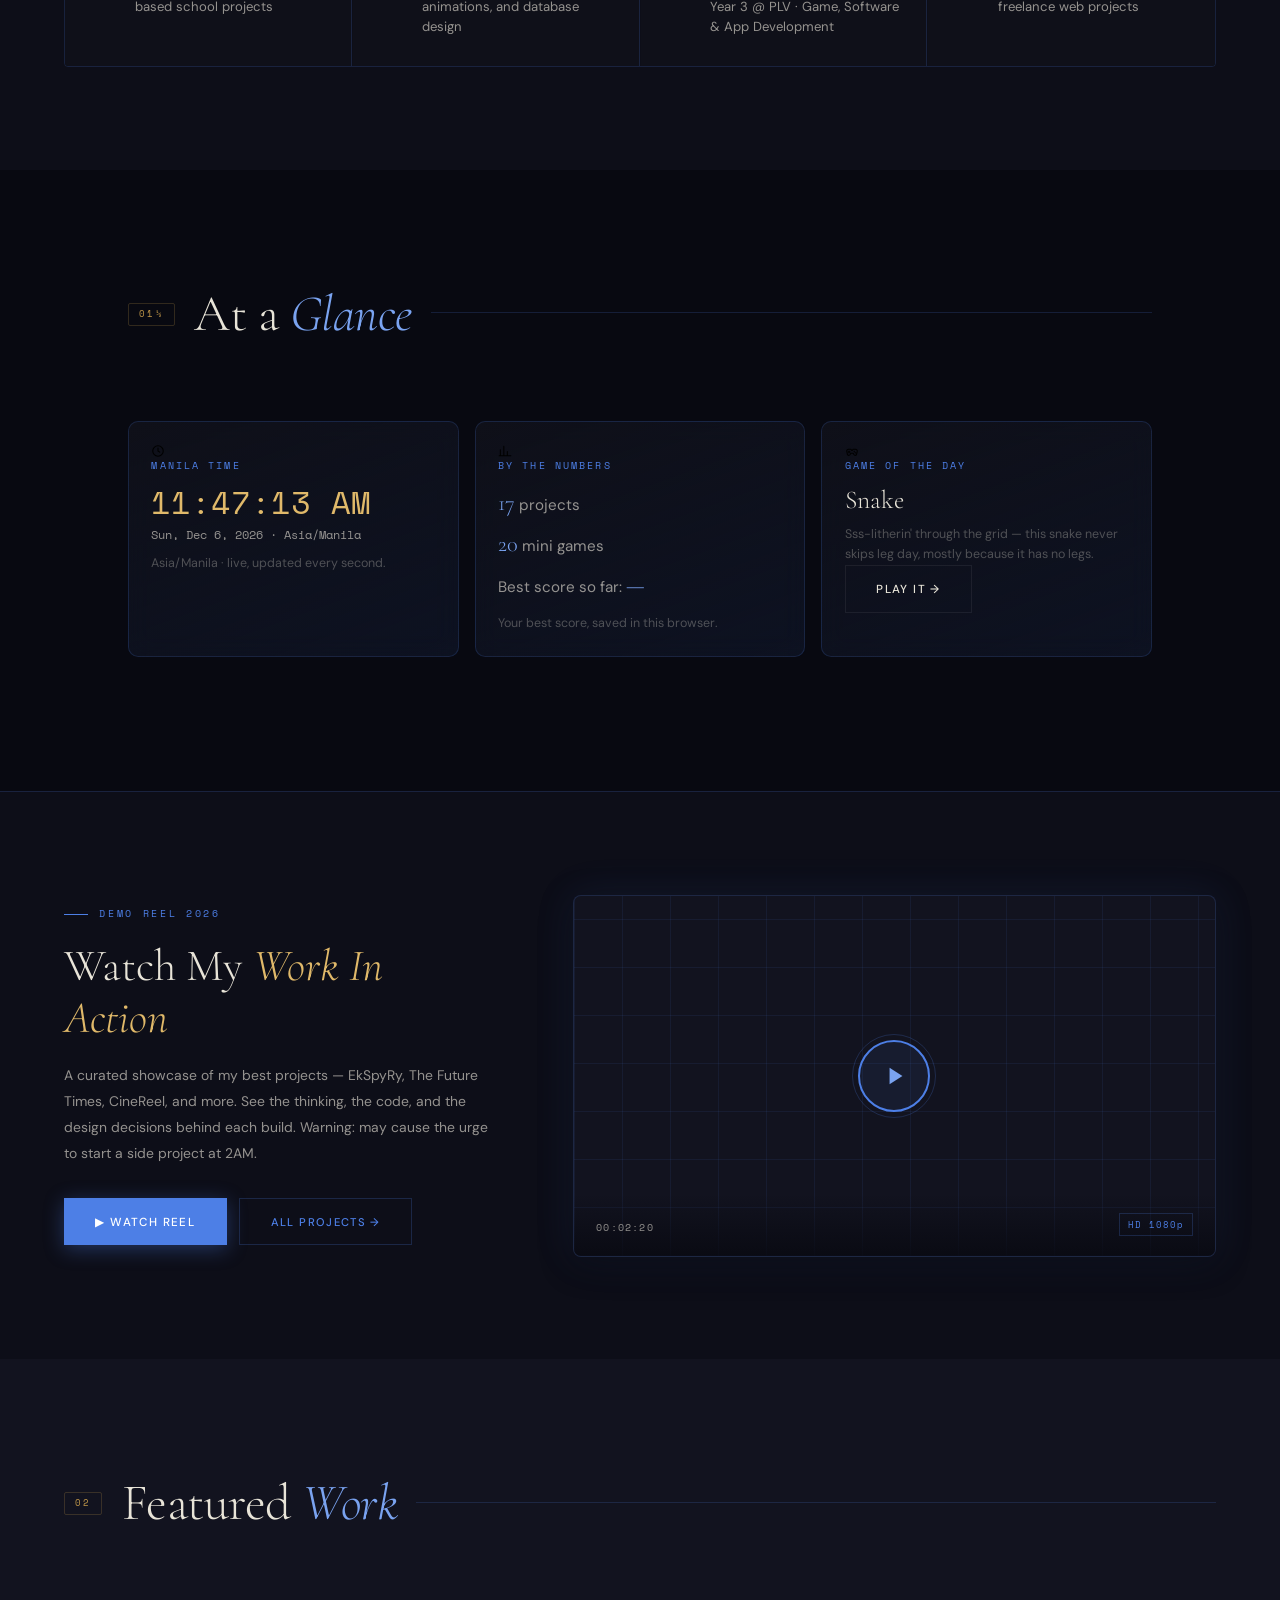
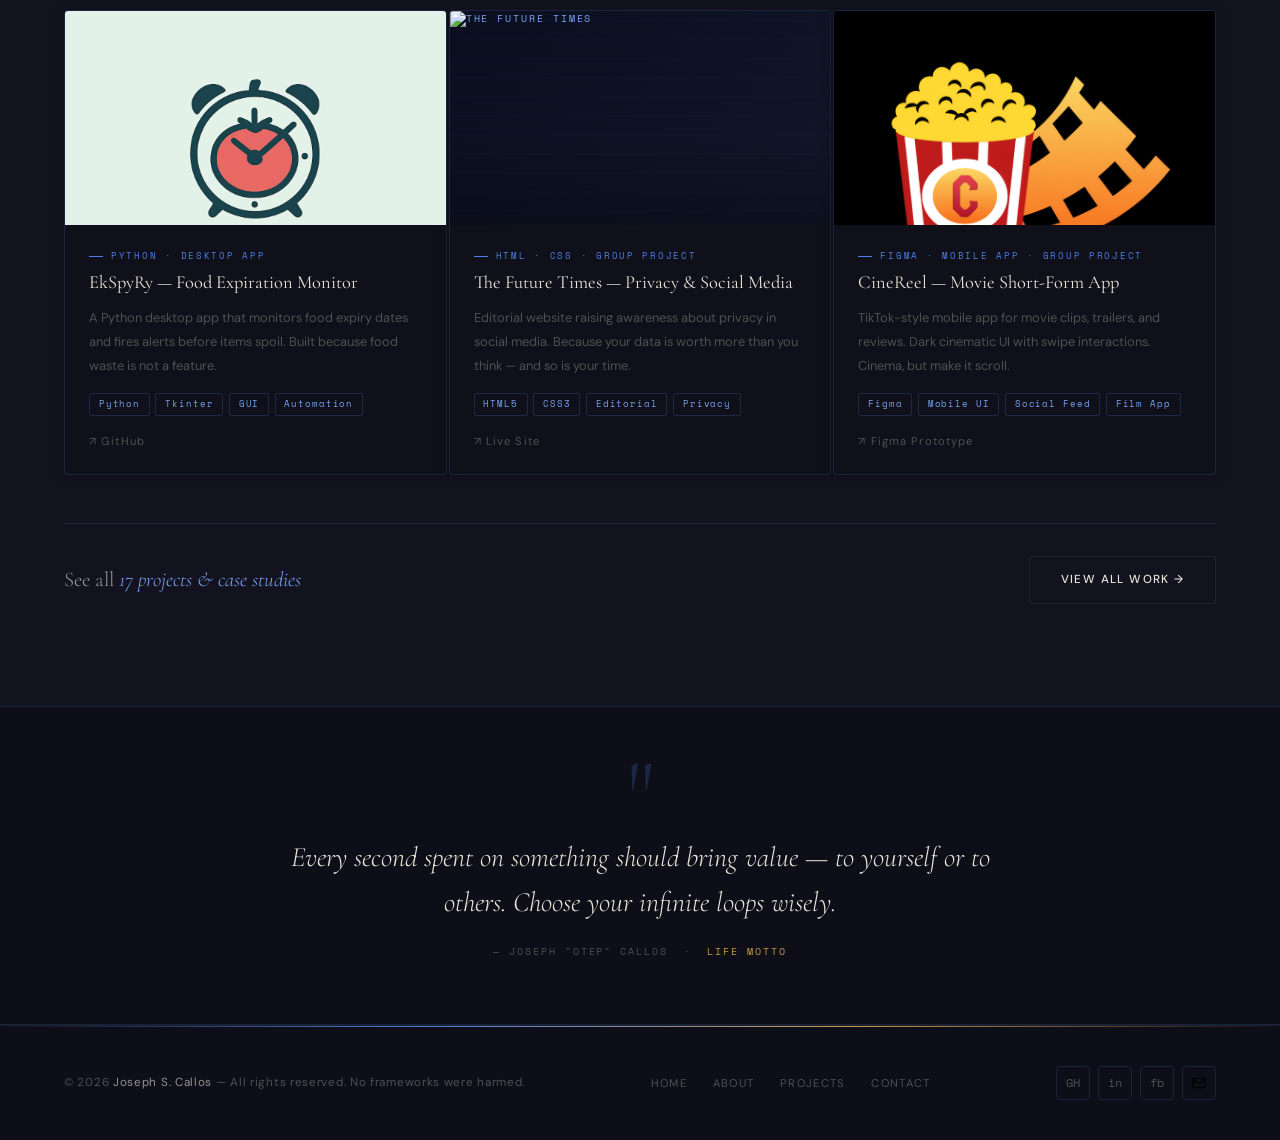
==== commit 18345b00: "add icons fix icon and some text" ====
--- a/index.html
+++ b/index.html
@@ -43,16 +43,16 @@
       <button class="mob-close" onclick="closeMobile()" aria-label="Close menu">✕</button>
     </div>
     <div class="mob-grid" role="navigation" aria-label="Mobile navigation">
-      <a class="mob-tile" href="index.html" onclick="closeMobile()"><span class="mob-ico">🏠</span><span class="mob-label">Home</span><span class="mob-num">01 · start here</span></a>
-      <a class="mob-tile" href="about.html" onclick="closeMobile()"><span class="mob-ico">👤</span><span class="mob-label">About</span><span class="mob-num">02 · who I am</span></a>
-      <a class="mob-tile" href="projects.html" onclick="closeMobile()"><span class="mob-ico">💼</span><span class="mob-label">Projects</span><span class="mob-num">03 · built things</span></a>
-      <a class="mob-tile" href="skills.html" onclick="closeMobile()"><span class="mob-ico">🛠️</span><span class="mob-label">Skills</span><span class="mob-num">04 · tools &amp; certs</span></a>
-      <a class="mob-tile" href="games.html" onclick="closeMobile()"><span class="mob-ico">🎮</span><span class="mob-label">Games</span><span class="mob-num">05 · 20 mini games</span></a>
-      <a class="mob-tile" href="contact.html" onclick="closeMobile()"><span class="mob-ico">✉️</span><span class="mob-label">Contact</span><span class="mob-num">06 · say hello</span></a>
-      <a class="mob-tile" href="terminal.html" onclick="closeMobile()" style="grid-column:1/-1"><span class="mob-ico">⌨️</span><span class="mob-label">Terminal</span><span class="mob-num">07 · browse me like a shell</span></a>
+      <a class="mob-tile" href="index.html" onclick="closeMobile()"><span class="mob-ico"><img class="mob-ico-img" src="images/icons/home.svg" alt=""></span><span class="mob-label">Home</span><span class="mob-num">01 · start here</span></a>
+      <a class="mob-tile" href="about.html" onclick="closeMobile()"><span class="mob-ico"><img class="mob-ico-img" src="images/icons/user.svg" alt=""></span><span class="mob-label">About</span><span class="mob-num">02 · who I am</span></a>
+      <a class="mob-tile" href="projects.html" onclick="closeMobile()"><span class="mob-ico"><img class="mob-ico-img" src="images/icons/briefcase.svg" alt=""></span><span class="mob-label">Projects</span><span class="mob-num">03 · built things</span></a>
+      <a class="mob-tile" href="skills.html" onclick="closeMobile()"><span class="mob-ico"><img class="mob-ico-img" src="images/icons/tools.svg" alt=""></span><span class="mob-label">Skills</span><span class="mob-num">04 · tools &amp; certs</span></a>
+      <a class="mob-tile" href="games.html" onclick="closeMobile()"><span class="mob-ico"><img class="mob-ico-img" src="images/icons/gamepad.svg" alt=""></span><span class="mob-label">Games</span><span class="mob-num">05 · 20 mini games</span></a>
+      <a class="mob-tile" href="contact.html" onclick="closeMobile()"><span class="mob-ico"><img class="mob-ico-img" src="images/icons/mail.svg" alt=""></span><span class="mob-label">Contact</span><span class="mob-num">06 · say hello</span></a>
+      <a class="mob-tile" href="terminal.html" onclick="closeMobile()" style="grid-column:1/-1"><span class="mob-ico"><img class="mob-ico-img" src="images/icons/keyboard.svg" alt=""></span><span class="mob-label">Terminal</span><span class="mob-num">07 · browse me like a shell</span></a>
     </div>
     <div class="mob-foot">
-      <button class="mob-theme" onclick="document.getElementById('navLogoBtn') && document.getElementById('navLogoBtn').click()">🌗 Toggle theme</button>
+      <button class="mob-theme" onclick="document.getElementById('navLogoBtn') && document.getElementById('navLogoBtn').click()"><img class="mob-theme-img" src="images/icons/theme.svg" alt=""> Toggle theme</button>
       <span class="mob-sub">OtepCodes · PLV BSIT</span>
     </div>
   </div>
@@ -174,28 +174,28 @@
   </div>
   <div class="currently-grid">
     <div class="currently-card reveal rd1">
-      <span class="currently-icon">🏗️</span>
+      <span class="currently-icon"><img class="currently-ico-img" src="images/icons/building.svg" alt=""></span>
       <div>
         <p class="currently-label">Building</p>
         <p class="currently-value">Personal portfolio v3 &amp; web-based school projects</p>
       </div>
     </div>
     <div class="currently-card reveal rd2">
-      <span class="currently-icon">📚</span>
+      <span class="currently-icon"><img class="currently-ico-img" src="images/icons/book.svg" alt=""></span>
       <div>
         <p class="currently-label">Learning</p>
         <p class="currently-value">React, advanced CSS animations, and database design</p>
       </div>
     </div>
     <div class="currently-card reveal rd3">
-      <span class="currently-icon">🎓</span>
+      <span class="currently-icon"><img class="currently-ico-img" src="images/icons/graduation.svg" alt=""></span>
       <div>
         <p class="currently-label">Studying</p>
         <p class="currently-value">BS Information Technology — Year 3 @ PLV · Game, Software &amp; App Development</p>
       </div>
     </div>
     <div class="currently-card reveal rd4">
-      <span class="currently-icon">🤝</span>
+      <span class="currently-icon"><img class="currently-ico-img" src="images/icons/handshake.svg" alt=""></span>
       <div>
         <p class="currently-label">Open to</p>
         <p class="currently-value">Internships, collaborations &amp; freelance web projects</p>
@@ -215,20 +215,20 @@
   </div>
   <div class="widget-grid">
     <div class="widget-card widget-clock reveal rd1">
-      <p class="widget-label">🕐 Manila Time</p>
+      <p class="widget-label"><img class="widget-img" src="images/icons/clock.svg" alt=""> Manila Time</p>
       <p class="widget-time" id="homeClockTime">--:--</p>
       <p class="widget-date" id="homeClockDate">Loading…</p>
-      <p class="widget-note">Asia/Manila · updates every second, no fake weather here.</p>
+      <p class="widget-note">Asia/Manila · live, updated every second.</p>
     </div>
     <div class="widget-card reveal rd2">
-      <p class="widget-label">📊 By the Numbers</p>
+      <p class="widget-label"><img class="widget-img" src="images/icons/chart.svg" alt=""> By the Numbers</p>
       <p class="widget-stat"><strong id="widgetProjects">17</strong> projects</p>
       <p class="widget-stat"><strong id="widgetGames">20</strong> mini games</p>
       <p class="widget-stat">Best score so far: <strong id="widgetTopScore">—</strong></p>
-      <p class="widget-note">Best score is read from your own saved game scores in this browser.</p>
+      <p class="widget-note">Your best score, saved in this browser.</p>
     </div>
     <div class="widget-card reveal rd3">
-      <p class="widget-label">🎮 Game of the Day</p>
+      <p class="widget-label"><img class="widget-img" src="images/icons/gamepad.svg" alt=""> Game of the Day</p>
       <h3 class="widget-gotd" id="gotdName">—</h3>
       <p class="widget-note" id="gotdPun">—</p>
       <a class="btn btn-outline" id="gotdPlay" href="games.html">Play it →</a>
@@ -362,7 +362,7 @@
     <a href="https://github.com/otep808" target="_blank" rel="noopener noreferrer" class="social-btn" title="GitHub">GH</a>
     <a href="https://www.linkedin.com/in/joseph-callos-329b153b8" target="_blank" rel="noopener noreferrer" class="social-btn" title="LinkedIn">in</a>
     <a href="https://www.facebook.com/joseph.callos.8" target="_blank" rel="noopener noreferrer" class="social-btn" title="Facebook">fb</a>
-    <a href="mailto:callosjoseph818@gmail.com" class="social-btn" title="Email">✉</a>
+    <a href="mailto:callosjoseph818@gmail.com" class="social-btn" title="Email"><img class="social-ico-img" src="images/icons/mail.svg" alt="Email"></a>
   </div>
 </footer>
 
--- a/css/styles.css
+++ b/css/styles.css
@@ -106,16 +106,26 @@
 /* Mobile nav — "Command Deck": a terminal-style bottom sheet, not a plain list.
    The hamburger still toggles #mobileNav with the .open class, and
    closeMobile() still closes it, so the existing JS keeps working. */
-.mobile-nav{display:none;position:fixed;inset:0;background:rgba(0,0,0,.55);z-index:700;flex-direction:column;align-items:stretch;justify-content:flex-end}
+/* The popup starts BELOW the fixed site header (nav), never under it:
+   nav is 68px tall (58px on mobile, see the mobile block at the end of
+   this file), and nav's z-index (800) stays above the popup (700), so
+   the logo and the hamburger X are never covered by the sheet. */
+.mobile-nav{display:none;position:fixed;left:0;right:0;bottom:0;top:var(--nav-h);background:rgba(0,0,0,.55);z-index:700;flex-direction:column;align-items:stretch;justify-content:flex-end}
 .mobile-nav.open{display:flex}
-.mob-sheet{width:100%;max-height:88vh;overflow-y:auto;background:var(--bg);border-top:1px solid var(--border);border-radius:20px 20px 0 0;padding:1rem 5vw calc(2rem + env(safe-area-inset-bottom));box-shadow:0 -12px 40px rgba(0,0,0,.45);animation:mobUp .3s var(--ease)}
+/* The sheet must never appear on desktop, even if it was left open while
+   the window was resized wider — the hamburger is hidden there, so the
+   user would otherwise have no way to close it. */
+@media(min-width:768px){.mobile-nav{display:none!important}}
+.mob-sheet{width:100%;margin-top:auto;flex-shrink:0;max-height:100%;max-height:calc(100dvh - var(--nav-h));overflow-y:auto;overscroll-behavior:contain;background:var(--bg);border-top:1px solid var(--border);border-radius:20px 20px 0 0;padding:1rem 5vw calc(2rem + env(safe-area-inset-bottom));box-shadow:0 -12px 40px rgba(0,0,0,.45);animation:mobUp .3s var(--ease)}
 @keyframes mobUp{from{transform:translateY(40px);opacity:0}to{transform:translateY(0);opacity:1}}
 .mob-bar{display:flex;align-items:center;gap:.5rem;padding-bottom:.8rem;border-bottom:1px solid var(--border)}
 .mob-bar .terminal-dot{width:11px;height:11px;border-radius:50%;flex-shrink:0}
 .mob-title{flex:1;font-family:var(--f-mono);font-size:.62rem;letter-spacing:.14em;color:var(--text-faint);margin-left:.3rem}
 .mob-close{width:44px;height:44px;flex-shrink:0;background:transparent;border:1px solid var(--border);color:var(--text);font-size:1.1rem;cursor:pointer;border-radius:var(--radius)}
 .mob-close:hover{border-color:var(--blue);color:var(--blue)}
-.mob-grid{display:grid;grid-template-columns:1fr 1fr;gap:.6rem;margin-top:1rem}
+/* Defensive reset: the grid must never inherit the site nav's fixed bar
+   styling (position:fixed, top:0, bar height) — that was the resize bug. */
+.mob-grid{display:grid;grid-template-columns:1fr 1fr;gap:.6rem;margin-top:1rem;position:static;height:auto;background:transparent;border:0;padding:0;z-index:auto}
 .mob-tile{display:flex;flex-direction:column;justify-content:center;gap:.15rem;min-height:76px;padding:.85rem .8rem;border:1px solid var(--border);background:var(--bg-card);border-radius:var(--radius);text-decoration:none;color:var(--text);transition:border-color .25s,color .25s,background .25s}
 .mob-tile:hover,.mob-tile.active{border-color:var(--blue);color:var(--blue);background:var(--blue-glow)}
 .mob-tile .mob-ico{font-size:1.35rem;line-height:1}
@@ -200,7 +210,7 @@
 .tw-cursor{display:inline-block;width:2px;height:1em;background:var(--blue);margin-left:2px;animation:blink .75s step-end infinite;vertical-align:text-bottom}
 @keyframes blink{50%{opacity:0}}
 .hero-motto{display:inline-flex;align-items:center;gap:.6rem;font-family:var(--f-mono);font-size:.61rem;letter-spacing:.18em;color:var(--gold);border:1px solid var(--gold-dim);padding:.38rem .9rem;margin-bottom:1.4rem;text-transform:uppercase}
-.hero-motto::before{content:'⏱';font-size:.75rem}
+.hero-motto::before{content:'';display:inline-block;width:.85rem;height:.85rem;background:url("images/icons/clock.svg") center/contain no-repeat}
 .hero-desc{font-size:.93rem;color:var(--text-dim);max-width:40ch;line-height:1.85;margin-bottom:2.2rem}
 .hero-stats{display:flex;gap:2.5rem;margin-bottom:2.4rem;flex-wrap:wrap}
 .stat-num{font-family:var(--f-display);font-size:2.4rem;font-weight:300;color:var(--blue-lt);line-height:1;display:flex;align-items:baseline;gap:.1em}
@@ -2098,7 +2108,7 @@
   padding: .35rem .9rem;
   margin-bottom: 1rem;
 }
-.hero-tagline::before { content: '⚡'; font-size: .75rem; }
+.hero-tagline::before { content:'';display:inline-block;width:.85rem;height:.85rem;background:url("images/icons/bolt.svg") center/contain no-repeat; }
 
 /* Floating animation on the photo */
 .hero-photo-wrap {
@@ -2413,7 +2423,7 @@
   nav {
     padding-left: 1rem;
     padding-right: 1rem;
-    justify-content: flex-start;
+    justify-content: space-between;
   }
   .nav-logo img {
     height: 40px;
@@ -2426,7 +2436,7 @@
     flex: 0 0 42px;
     width: 42px;
     height: 42px;
-    margin-left: 1rem;
+    margin-left: auto;
     position: relative;
     z-index: 802;
   }
@@ -2682,4 +2692,25 @@
   /* Terminal panel on About stacks cleanly under the timeline on mobile */
   .about-terminal{margin-top:2rem}
   .about-terminal .term-out{height:300px}
-}
+  /* Popup starts below the (58px) mobile header, never under/over it */
+  .mobile-nav{top:58px}
+}
+
+/* ---- Theme SVG icon set (images/icons/) — line icons, currentColor ---- */
+.mob-ico-img{width:28px;height:28px;display:block}
+.mob-ico{display:flex;align-items:center}
+.mob-theme-img{width:18px;height:18px;vertical-align:-3px;margin-right:.4rem}
+.game-tab-img{width:18px;height:18px;vertical-align:-3px;margin-right:.35rem}
+.widget-img{width:14px;height:14px;vertical-align:-2px;margin-right:.35rem}
+.currently-ico-img{width:28px;height:28px;display:block}
+.cert-view-img{width:15px;height:15px;vertical-align:-2px;margin-right:.35rem}
+.link-img{width:15px;height:15px;vertical-align:-2px;margin-right:.3rem}
+.social-ico-img{width:16px;height:16px;display:block}
+.rps-btn-img{width:36px;height:36px;display:block}
+.rps-choice-img{width:44px;height:44px;display:block;margin:0 auto}
+.dice-img{width:56px;height:56px;display:block;margin:0 auto}
+.mole-img{width:38px;height:38px;display:block;margin:0 auto}
+.dpad-img{width:22px;height:22px;display:block;margin:0 auto}
+.aim-img{width:36px;height:36px;display:block}
+.mole-creature{display:flex;align-items:flex-end;justify-content:center}
+.konami-img{width:26px;height:26px;vertical-align:-6px;margin-right:.4rem}
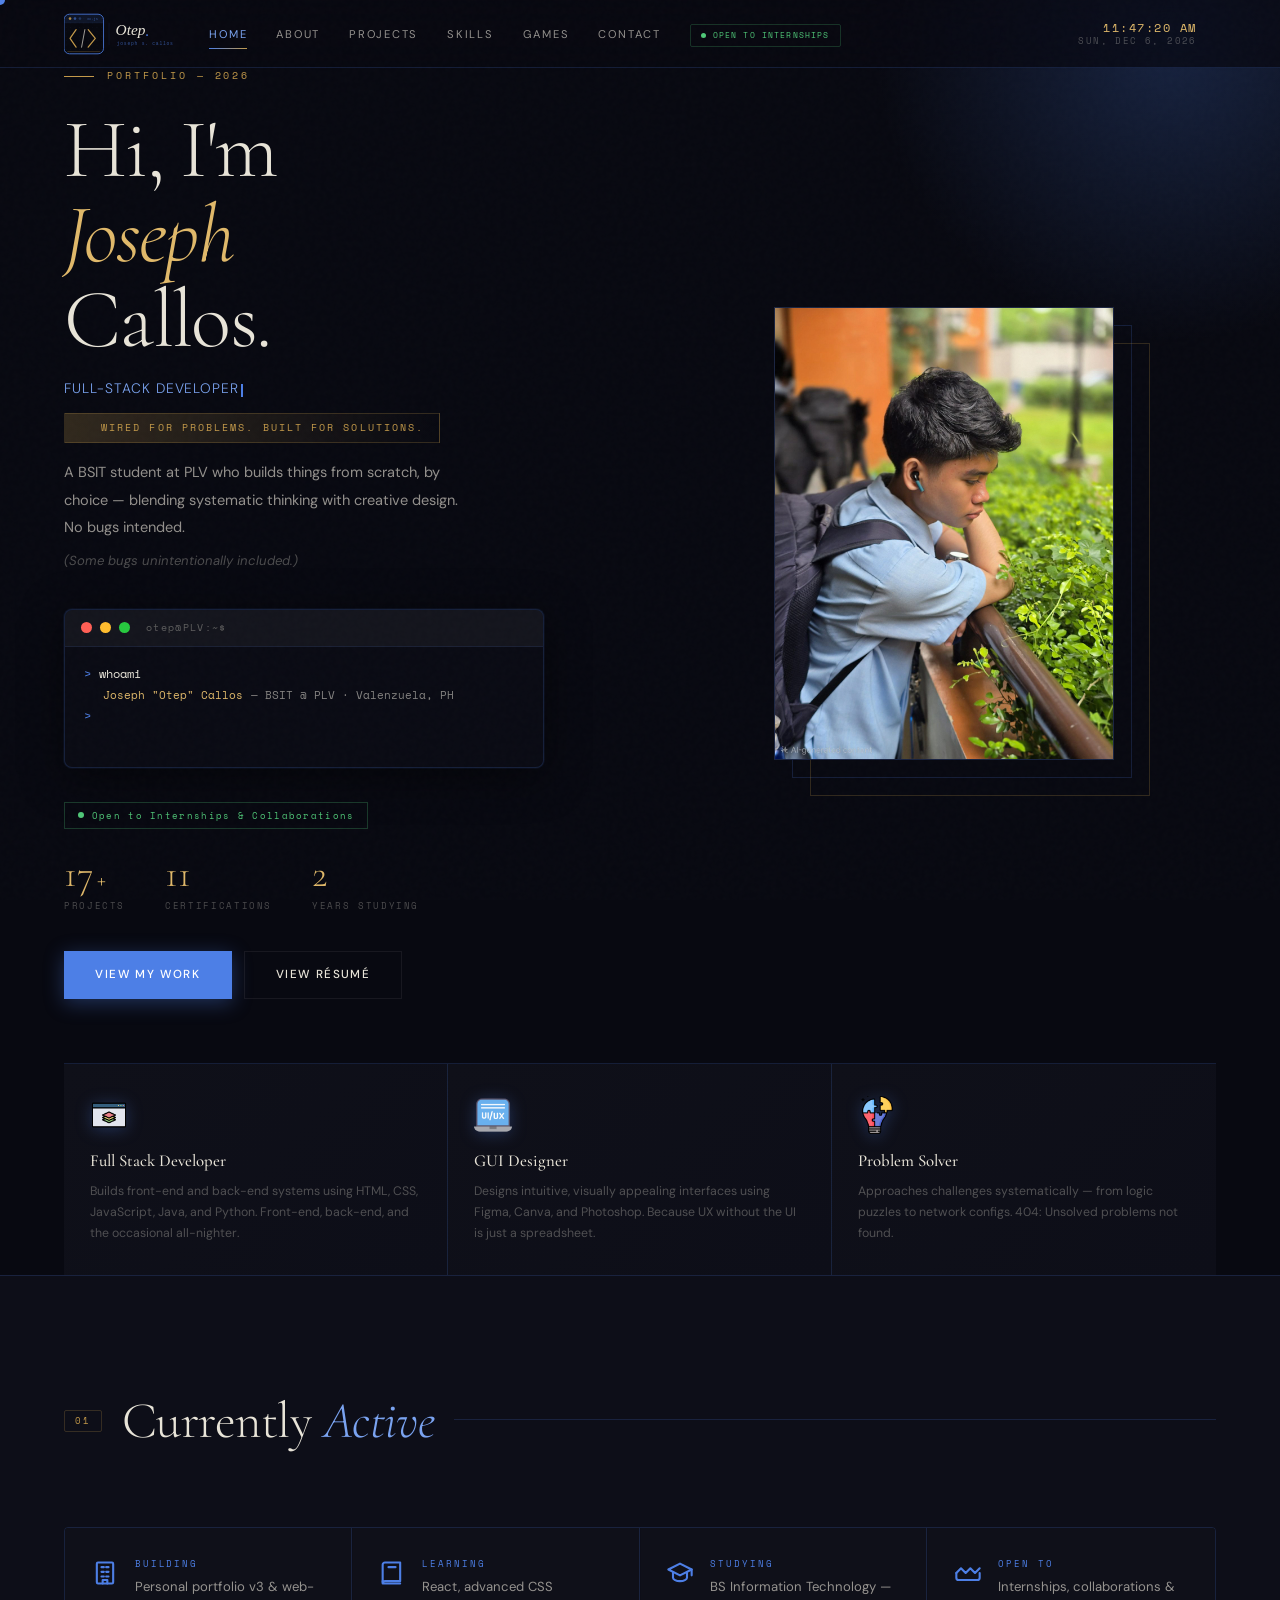
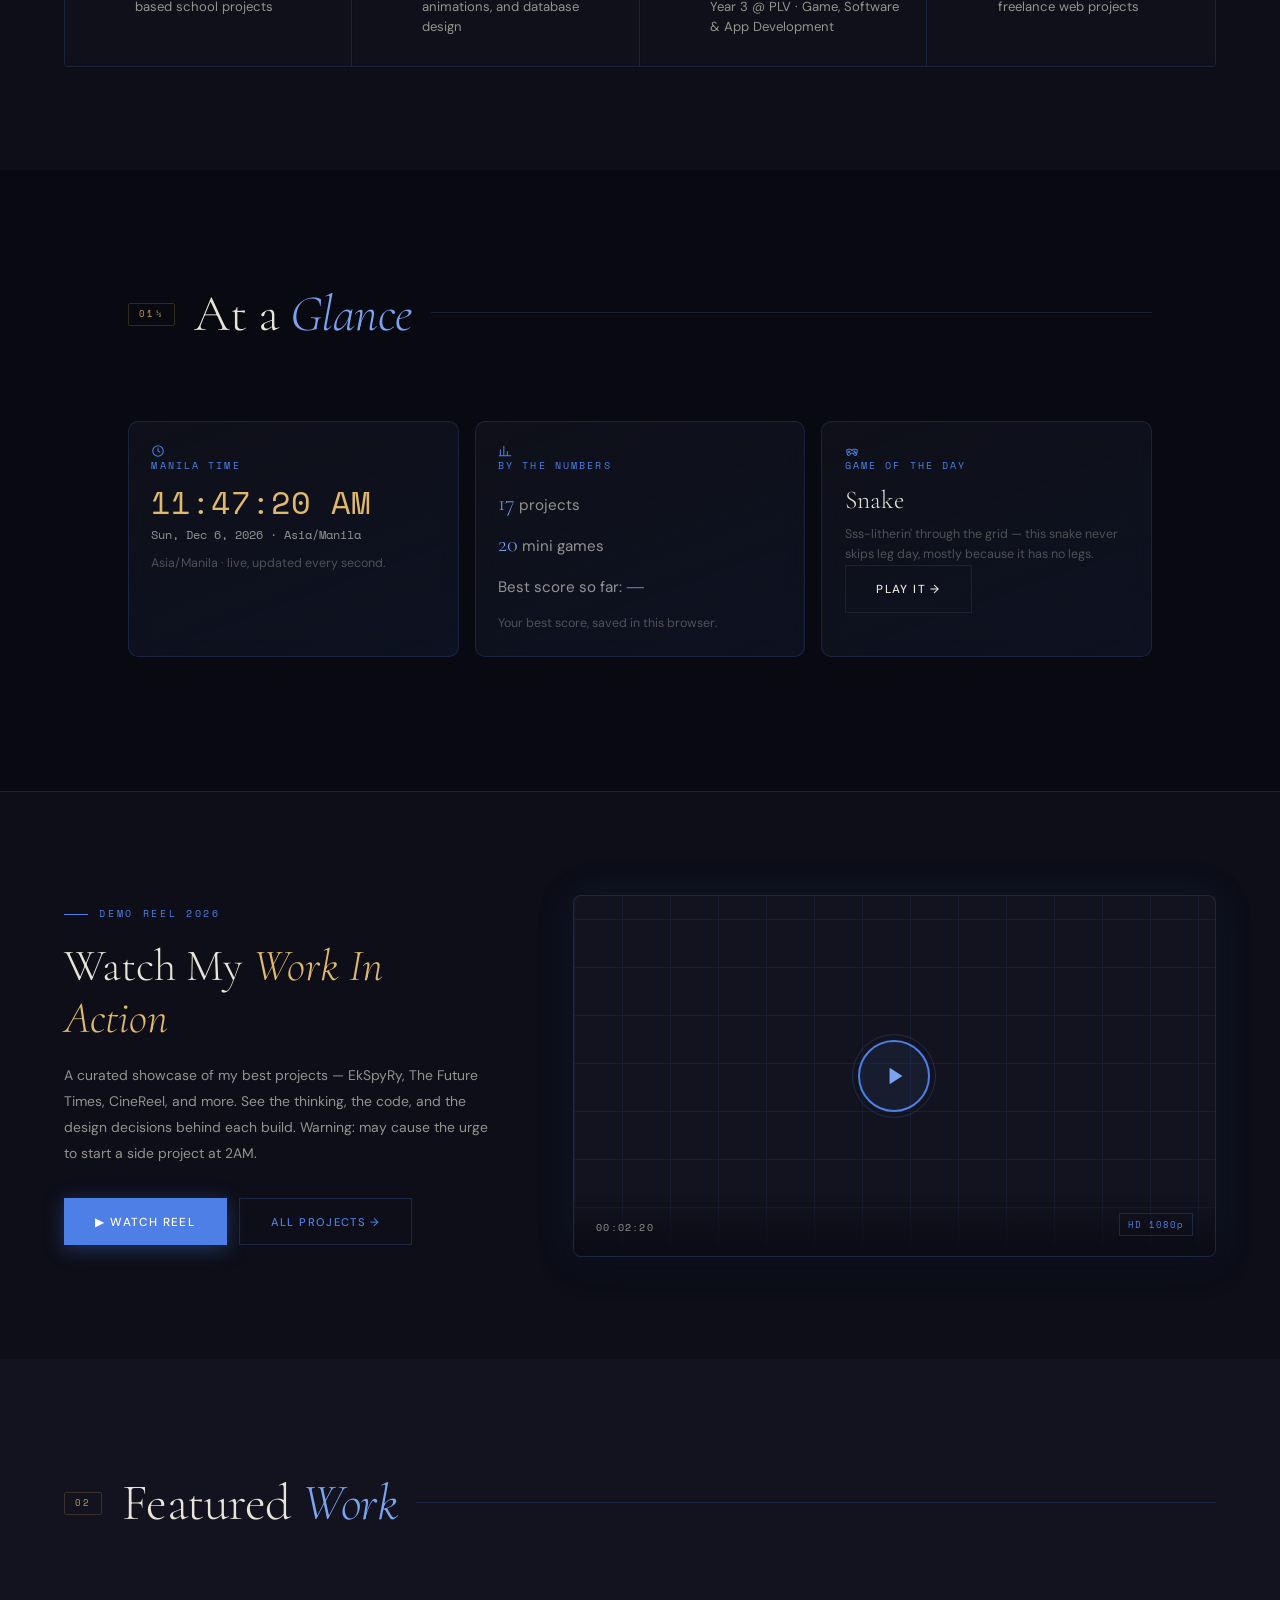
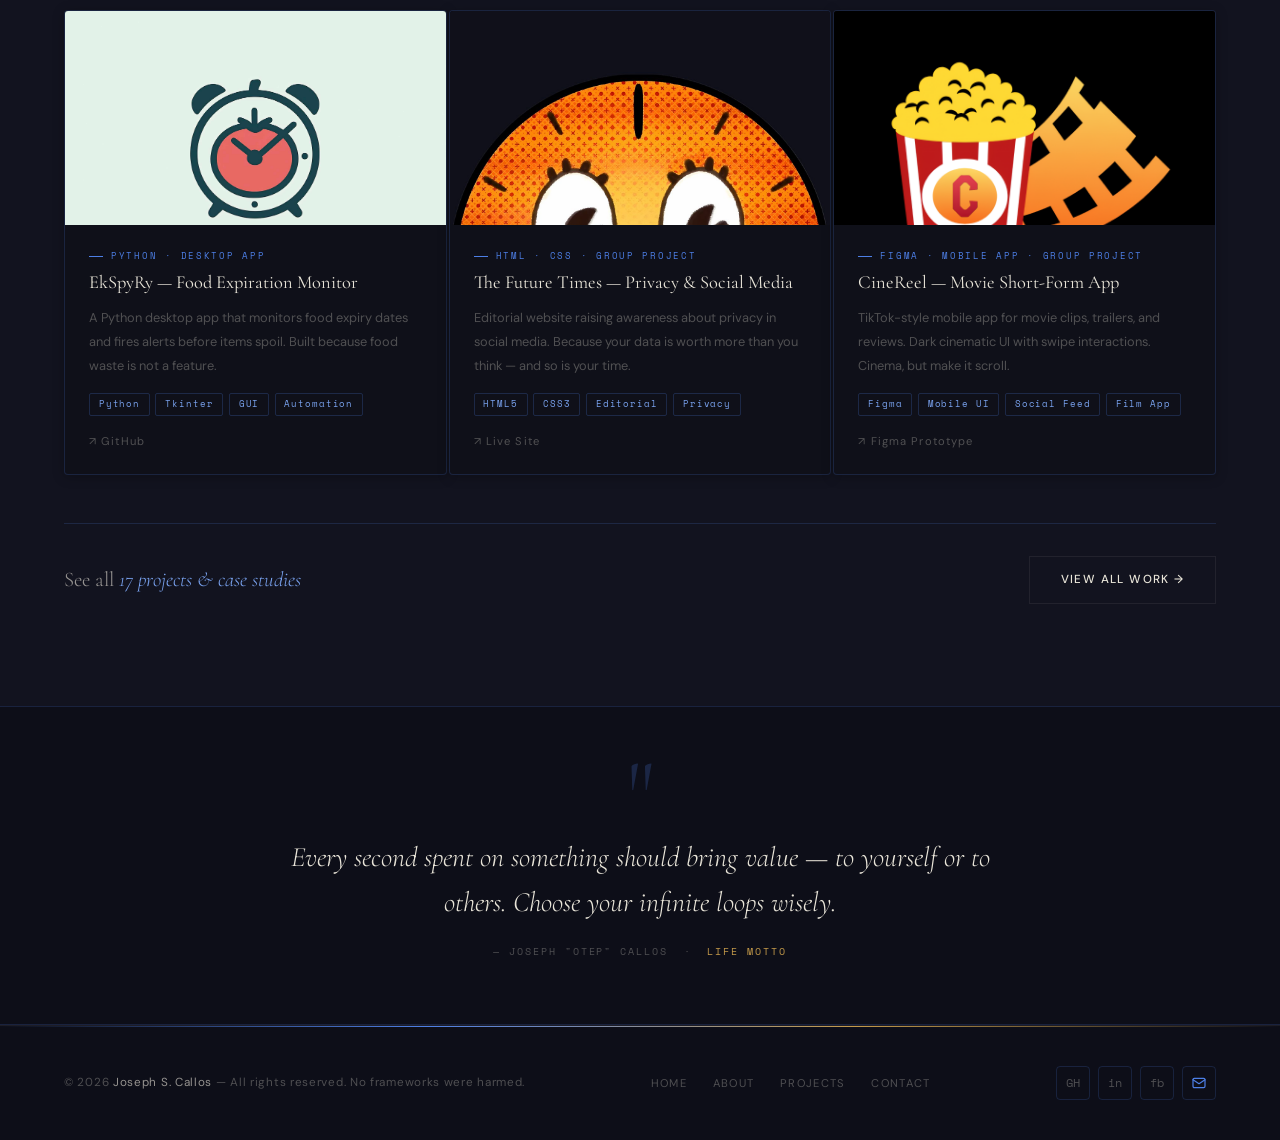
==== commit 24a5c25c: "clean up save some space" ====
--- a/index.html
+++ b/index.html
@@ -138,7 +138,7 @@
   <div class="hero-image">
     <div class="hero-photo-wrap">
       <div class="photo-placeholder">
-        <img src="images/me2.jpeg" alt="Photo of Joseph Callos" fetchpriority="high" decoding="async"/>
+        <img src="images/photos/me2.jpeg" alt="Photo of Joseph Callos" fetchpriority="high" decoding="async"/>
       </div>
     </div>
   </div>
@@ -146,17 +146,17 @@
   <!-- HIGHLIGHTS strip -->
   <div class="hero-highlights reveal">
     <div class="highlight-box">
-      <img class="highlight-icon-img" src="images/fullstack.png" alt="Full Stack Developer"/>
+      <img class="highlight-icon-img" src="images/skills/fullstack.png" alt="Full Stack Developer"/>
       <p class="highlight-title">Full Stack Developer</p>
       <p class="highlight-desc">Builds front-end and back-end systems using HTML, CSS, JavaScript, Java, and Python. Front-end, back-end, and the occasional all-nighter.</p>
     </div>
     <div class="highlight-box">
-      <img class="highlight-icon-img" src="images/uiux.png" alt="GUI Designer"/>
+      <img class="highlight-icon-img" src="images/skills/uiux.png" alt="GUI Designer"/>
       <p class="highlight-title">GUI Designer</p>
       <p class="highlight-desc">Designs intuitive, visually appealing interfaces using Figma, Canva, and Photoshop. Because UX without the UI is just a spreadsheet.</p>
     </div>
     <div class="highlight-box">
-      <img class="highlight-icon-img" src="images/problemsolver.png" alt="Problem Solver"/>
+      <img class="highlight-icon-img" src="images/skills/problemsolver.png" alt="Problem Solver"/>
       <p class="highlight-title">Problem Solver</p>
       <p class="highlight-desc">Approaches challenges systematically — from logic puzzles to network configs. 404: Unsolved problems not found.</p>
     </div>
@@ -290,7 +290,7 @@
       <div class="project-thumb type-python">
         <svg class="thumb-svg-pattern" viewBox="0 0 200 200"><defs><pattern id="p1" width="24" height="24" patternUnits="userSpaceOnUse"><path d="M0 0L24 24M24 0L0 24" stroke="rgba(77,127,230,1)" stroke-width=".4"/></pattern></defs><rect width="200" height="200" fill="url(#p1)"/></svg>
         <div class="thumb-overlay"></div>
-        <span class="thumb-label"><img src="images/ekspyry.jpg" alt="EkSpyRy"/></span>
+        <span class="thumb-label"><img src="images/projects/ekspyry.jpg" alt="EkSpyRy"/></span>
       </div>
       <div class="project-body">
         <p class="project-cat">Python · Desktop App</p>
@@ -305,7 +305,7 @@
       <div class="project-thumb type-net">
         <svg class="thumb-svg-pattern" viewBox="0 0 200 200"><defs><pattern id="p2" width="30" height="10" patternUnits="userSpaceOnUse"><line x1="0" y1="5" x2="30" y2="5" stroke="rgba(77,127,230,.6)" stroke-width=".5"/></pattern></defs><rect width="200" height="200" fill="url(#p2)"/></svg>
         <div class="thumb-overlay"></div>
-        <span class="thumb-label"><img src="images/theFutureTimes.png" alt="The Future Times"/></span>
+        <span class="thumb-label"><img src="images/projects/theFutureTimes.jpg" alt="The Future Times"/></span>
       </div>
       <div class="project-body">
         <p class="project-cat">HTML · CSS · Group Project</p>
@@ -320,7 +320,7 @@
       <div class="project-thumb type-design">
         <svg class="thumb-svg-pattern" viewBox="0 0 200 200"><defs><pattern id="p3" width="16" height="16" patternUnits="userSpaceOnUse"><circle cx="8" cy="8" r="5" fill="none" stroke="rgba(196,154,74,.5)" stroke-width=".4"/><circle cx="8" cy="8" r="2" fill="rgba(196,154,74,.3)"/></pattern></defs><rect width="200" height="200" fill="url(#p3)"/></svg>
         <div class="thumb-overlay"></div>
-        <span class="thumb-label"><img src="images/cinereel.png" alt="CineReel"/></span>
+        <span class="thumb-label"><img src="images/projects/cinereel.png" alt="CineReel"/></span>
       </div>
       <div class="project-body">
         <p class="project-cat">Figma · Mobile App · Group Project</p>
--- a/css/styles.css
+++ b/css/styles.css
@@ -2696,21 +2696,30 @@
   .mobile-nav{top:58px}
 }
 
-/* ---- Theme SVG icon set (images/icons/) — line icons, currentColor ---- */
-.mob-ico-img{width:28px;height:28px;display:block}
+/* ---- Theme SVG icon set (images/icons/) — line icons, explicit blue #4d7fe6 ----
+   NOTE (2026-11-05 fix): the SVGs must NOT rely on stroke="currentColor".
+   Loaded through <img>, an SVG is an isolated document, so currentColor
+   resolves to black, not the button's text colour — that is why the icons
+   rendered black. The SVGs now also carry width="24" height="24", so each
+   icon is 24px even if this stylesheet is stale/cached; the rules below
+   shrink them to their slot sizes. flex:none stops flex parents stretching
+   them, and the guard caps any icon inside a tab button / widget label. */
+.mob-ico-img{width:28px;height:28px;display:block;flex:none}
 .mob-ico{display:flex;align-items:center}
-.mob-theme-img{width:18px;height:18px;vertical-align:-3px;margin-right:.4rem}
-.game-tab-img{width:18px;height:18px;vertical-align:-3px;margin-right:.35rem}
-.widget-img{width:14px;height:14px;vertical-align:-2px;margin-right:.35rem}
-.currently-ico-img{width:28px;height:28px;display:block}
-.cert-view-img{width:15px;height:15px;vertical-align:-2px;margin-right:.35rem}
-.link-img{width:15px;height:15px;vertical-align:-2px;margin-right:.3rem}
-.social-ico-img{width:16px;height:16px;display:block}
-.rps-btn-img{width:36px;height:36px;display:block}
-.rps-choice-img{width:44px;height:44px;display:block;margin:0 auto}
-.dice-img{width:56px;height:56px;display:block;margin:0 auto}
-.mole-img{width:38px;height:38px;display:block;margin:0 auto}
-.dpad-img{width:22px;height:22px;display:block;margin:0 auto}
-.aim-img{width:36px;height:36px;display:block}
+.mob-theme-img{width:18px;height:18px;vertical-align:-3px;margin-right:.4rem;flex:none}
+.game-tab-img{width:18px;height:18px;max-width:18px;max-height:18px;vertical-align:-3px;margin-right:.35rem;flex:none}
+.widget-img{width:14px;height:14px;max-width:14px;max-height:14px;vertical-align:-2px;margin-right:.35rem;flex:none}
+/* Guard: an icon inside a game tab or widget label can never outgrow its slot. */
+.game-tab-btn img,.widget-label img{flex:none;max-width:20px;max-height:20px}
+.currently-ico-img{width:28px;height:28px;display:block;flex:none}
+.cert-view-img{width:15px;height:15px;vertical-align:-2px;margin-right:.35rem;flex:none}
+.link-img{width:15px;height:15px;vertical-align:-2px;margin-right:.3rem;flex:none}
+.social-ico-img{width:16px;height:16px;display:block;flex:none}
+.rps-btn-img{width:36px;height:36px;display:block;flex:none}
+.rps-choice-img{width:44px;height:44px;display:block;margin:0 auto;flex:none}
+.dice-img{width:56px;height:56px;display:block;margin:0 auto;flex:none}
+.mole-img{width:38px;height:38px;display:block;margin:0 auto;flex:none}
+.dpad-img{width:22px;height:22px;display:block;margin:0 auto;flex:none}
+.aim-img{width:36px;height:36px;display:block;flex:none}
 .mole-creature{display:flex;align-items:flex-end;justify-content:center}
 .konami-img{width:26px;height:26px;vertical-align:-6px;margin-right:.4rem}
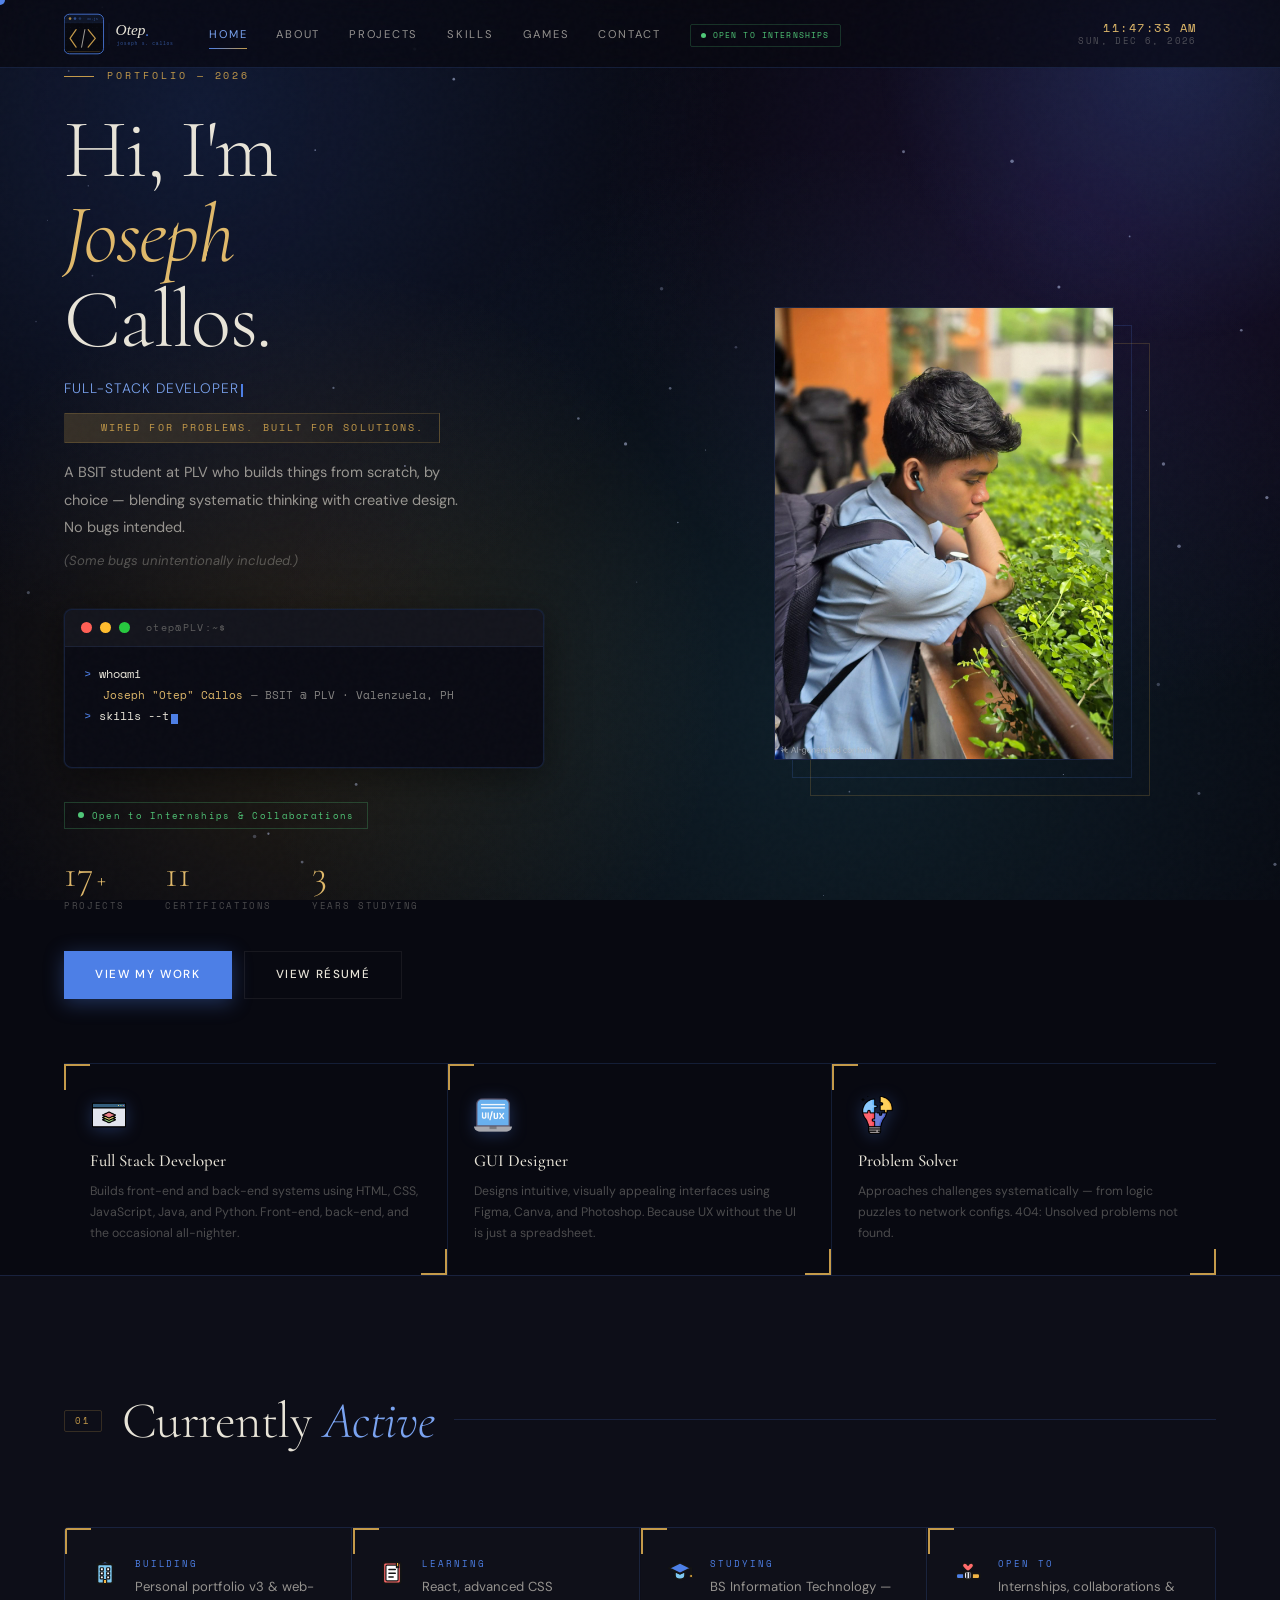
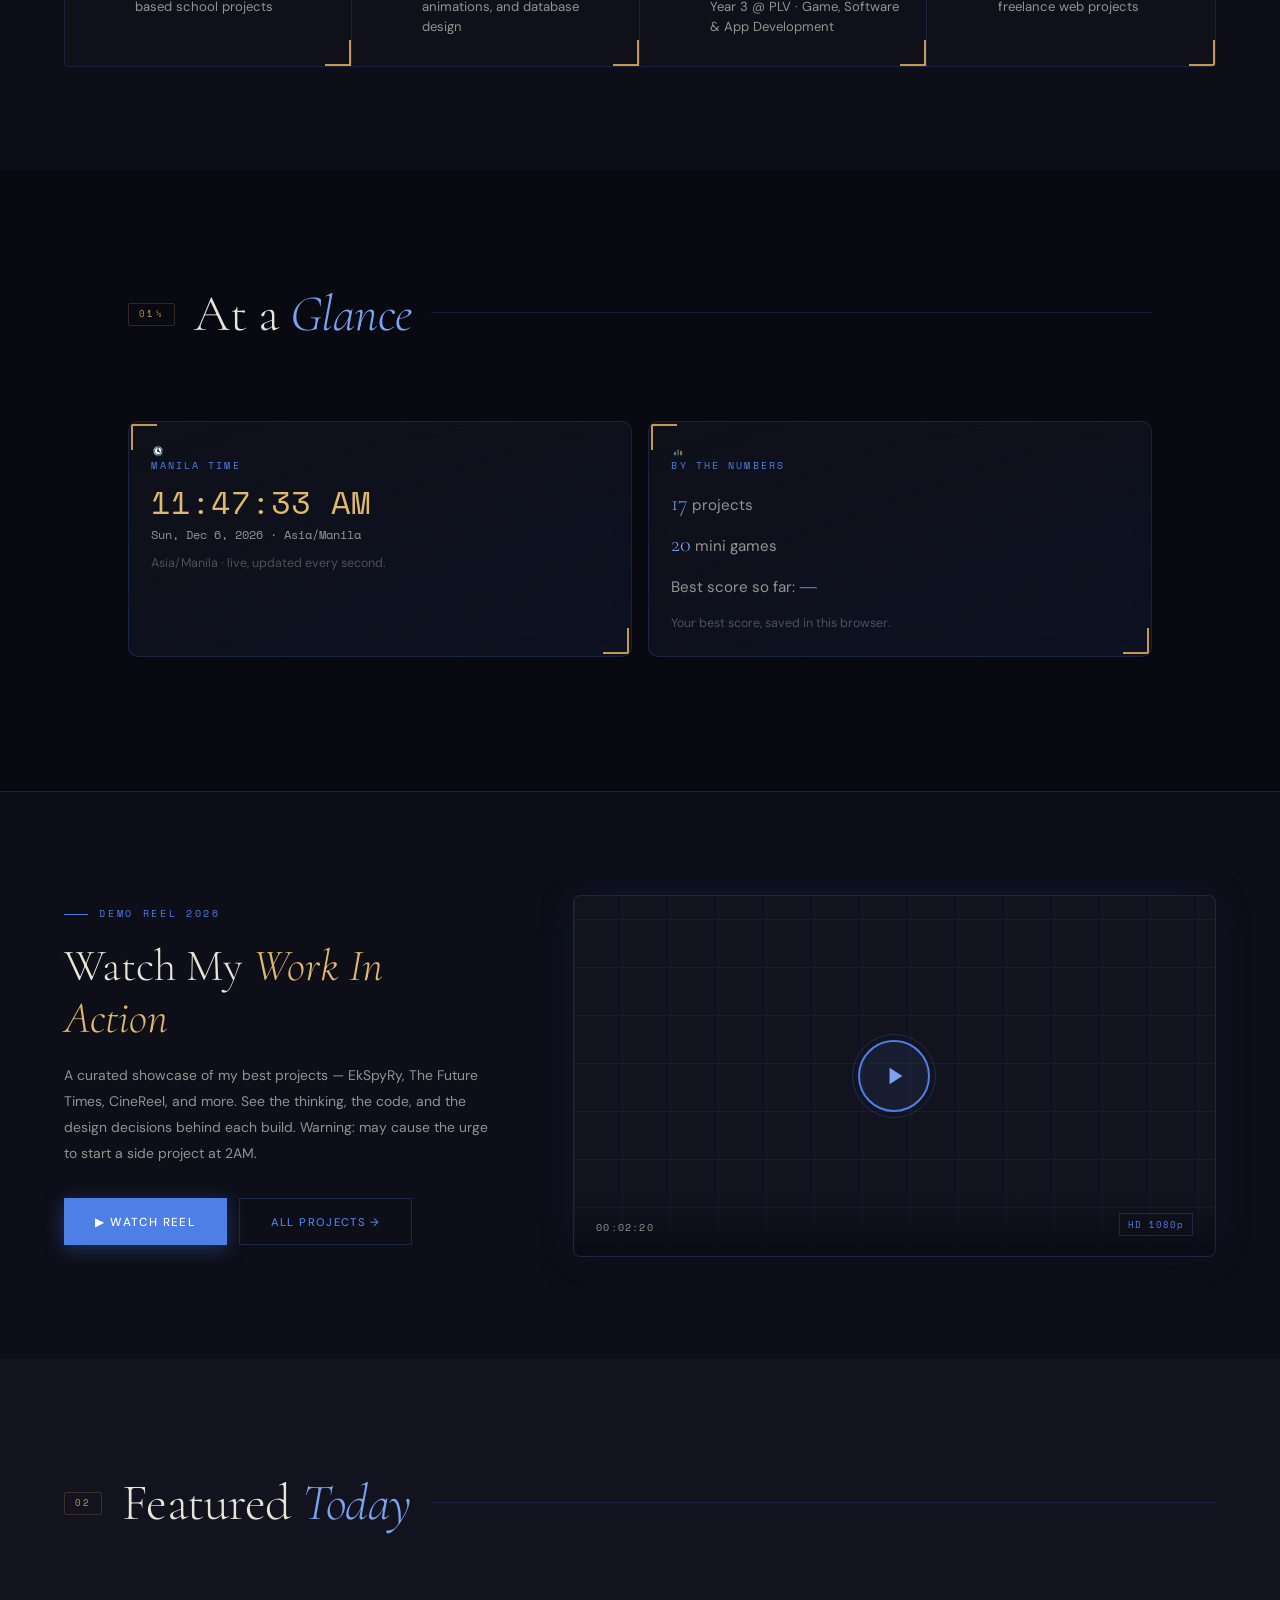
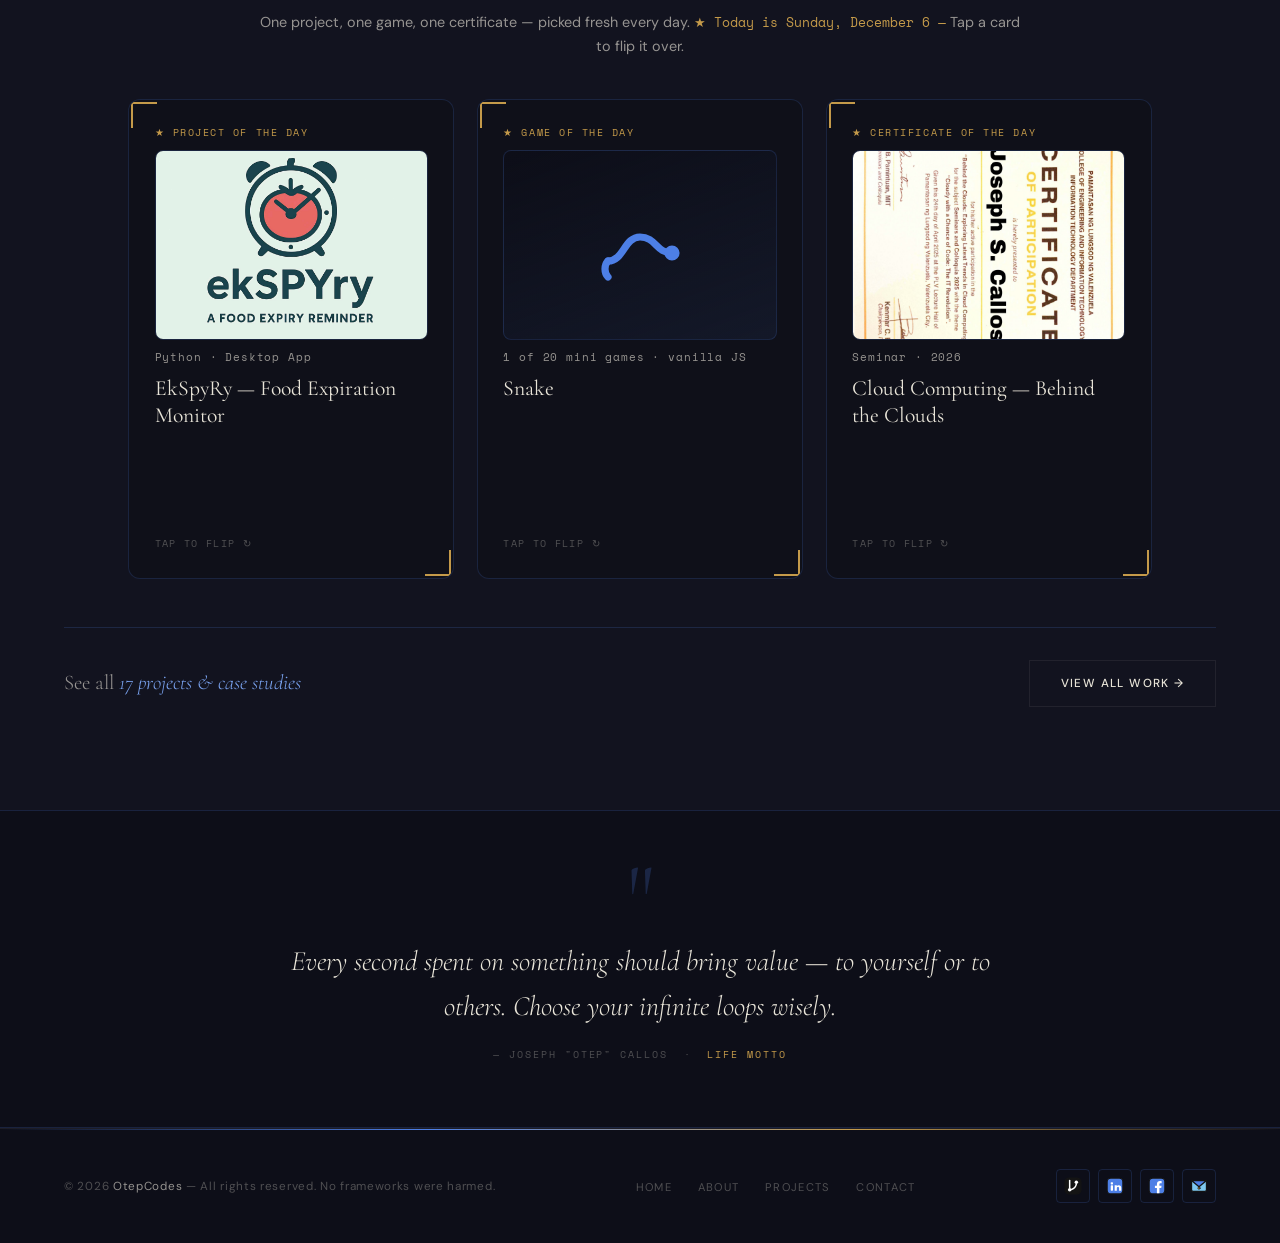
==== commit 24694500: "few updates on ui and ux" ====
--- a/index.html
+++ b/index.html
@@ -3,13 +3,13 @@
 <head>
   <meta charset="UTF-8"/>
   <meta name="viewport" content="width=device-width, initial-scale=1.0"/>
-  <title>Joseph "Otep" Callos — Portfolio</title>
+  <title>OtepCodes — Joseph Callos | Portfolio</title>
   <meta name="description" content="Joseph S. Callos — BSIT student at PLV. Full-Stack Developer, GUI Designer, Problem Solver. 17 projects, 20 vanilla-JS mini games, and a PHP admin + leaderboard backend. Wired for problems. Built for solutions."/>
   <!-- Open Graph (share previews) -->
-  <meta property="og:title" content="Joseph 'Otep' Callos — Portfolio"/>
+  <meta property="og:title" content="OtepCodes — Portfolio"/>
   <meta property="og:description" content="Wired for problems. Built for solutions. BSIT @ PLV."/>
   <meta property="og:type" content="website"/>
-  <meta property="og:url" content="https://otepcodes.callosjoseph818.workers.dev/"/>
+  <meta property="og:url" content="https://otepcodes.lovestoblog.com/"/>
   <!-- Twitter Card -->
   <meta name="twitter:card" content="summary_large_image"/>
   <meta name="twitter:title" content="OtepCodes — Portfolio"/>
@@ -23,7 +23,7 @@
   <link href="https://fonts.googleapis.com/css2?family=Cormorant+Garamond:ital,wght@0,300;0,400;0,600;1,300;1,400&family=DM+Sans:wght@300;400;500&family=Space+Mono&display=swap" rel="stylesheet"/>
   <link rel="stylesheet" href="css/styles.css"/>
 <script type="application/ld+json">
-{"@context":"https://schema.org","@type":"Person","name":"Joseph S. Callos","alternateName":"Otep","jobTitle":"BSIT Student","affiliation":{"@type":"EducationalOrganization","name":"Pamantasan ng Lungsod ng Valenzuela"},"url":"https://otepcodes.callosjoseph818.workers.dev/","sameAs":["https://github.com/otep808","https://www.linkedin.com/in/joseph-callos-329b153b8","https://www.facebook.com/joseph.callos.8"],"email":"callosjoseph818@gmail.com","knowsAbout":["HTML","CSS","JavaScript","PHP","Python","SQL"]}
+{"@context":"https://schema.org","@type":"Person","name":"Joseph S. Callos","alternateName":["Otep","OtepCodes"],"jobTitle":"BSIT Student","affiliation":{"@type":"EducationalOrganization","name":"Pamantasan ng Lungsod ng Valenzuela"},"url":"https://otepcodes.lovestoblog.com/","sameAs":["https://github.com/otep808","https://www.linkedin.com/in/joseph-callos-329b153b8","https://www.facebook.com/joseph.callos.8"],"email":"callosjoseph818@gmail.com","knowsAbout":["HTML","CSS","JavaScript","PHP","Python","SQL"]}
 </script>
 </head>
 <body>
@@ -124,7 +124,7 @@
         <p class="stat-label">Certifications</p>
       </div>
       <div class="stat-item">
-        <div class="stat-num"><span class="count" data-target="2">0</span></div>
+        <div class="stat-num"><span class="count" data-target="3">0</span></div>
         <p class="stat-label">Years Studying</p>
       </div>
     </div>
@@ -145,17 +145,17 @@
 
   <!-- HIGHLIGHTS strip -->
   <div class="hero-highlights reveal">
-    <div class="highlight-box">
+    <div class="highlight-box card-frame pressable">
       <img class="highlight-icon-img" src="images/skills/fullstack.png" alt="Full Stack Developer"/>
       <p class="highlight-title">Full Stack Developer</p>
       <p class="highlight-desc">Builds front-end and back-end systems using HTML, CSS, JavaScript, Java, and Python. Front-end, back-end, and the occasional all-nighter.</p>
     </div>
-    <div class="highlight-box">
+    <div class="highlight-box card-frame pressable">
       <img class="highlight-icon-img" src="images/skills/uiux.png" alt="GUI Designer"/>
       <p class="highlight-title">GUI Designer</p>
       <p class="highlight-desc">Designs intuitive, visually appealing interfaces using Figma, Canva, and Photoshop. Because UX without the UI is just a spreadsheet.</p>
     </div>
-    <div class="highlight-box">
+    <div class="highlight-box card-frame pressable">
       <img class="highlight-icon-img" src="images/skills/problemsolver.png" alt="Problem Solver"/>
       <p class="highlight-title">Problem Solver</p>
       <p class="highlight-desc">Approaches challenges systematically — from logic puzzles to network configs. 404: Unsolved problems not found.</p>
@@ -173,28 +173,28 @@
     <div class="section-line"></div>
   </div>
   <div class="currently-grid">
-    <div class="currently-card reveal rd1">
+    <div class="currently-card card-frame pressable reveal rd1">
       <span class="currently-icon"><img class="currently-ico-img" src="images/icons/building.svg" alt=""></span>
       <div>
         <p class="currently-label">Building</p>
         <p class="currently-value">Personal portfolio v3 &amp; web-based school projects</p>
       </div>
     </div>
-    <div class="currently-card reveal rd2">
+    <div class="currently-card card-frame pressable reveal rd2">
       <span class="currently-icon"><img class="currently-ico-img" src="images/icons/book.svg" alt=""></span>
       <div>
         <p class="currently-label">Learning</p>
         <p class="currently-value">React, advanced CSS animations, and database design</p>
       </div>
     </div>
-    <div class="currently-card reveal rd3">
+    <div class="currently-card card-frame pressable reveal rd3">
       <span class="currently-icon"><img class="currently-ico-img" src="images/icons/graduation.svg" alt=""></span>
       <div>
         <p class="currently-label">Studying</p>
         <p class="currently-value">BS Information Technology — Year 3 @ PLV · Game, Software &amp; App Development</p>
       </div>
     </div>
-    <div class="currently-card reveal rd4">
+    <div class="currently-card card-frame pressable reveal rd4">
       <span class="currently-icon"><img class="currently-ico-img" src="images/icons/handshake.svg" alt=""></span>
       <div>
         <p class="currently-label">Open to</p>
@@ -214,24 +214,18 @@
     <div class="section-line"></div>
   </div>
   <div class="widget-grid">
-    <div class="widget-card widget-clock reveal rd1">
+    <div class="widget-card pressable widget-clock reveal rd1">
       <p class="widget-label"><img class="widget-img" src="images/icons/clock.svg" alt=""> Manila Time</p>
       <p class="widget-time" id="homeClockTime">--:--</p>
       <p class="widget-date" id="homeClockDate">Loading…</p>
       <p class="widget-note">Asia/Manila · live, updated every second.</p>
     </div>
-    <div class="widget-card reveal rd2">
+    <div class="widget-card pressable reveal rd2">
       <p class="widget-label"><img class="widget-img" src="images/icons/chart.svg" alt=""> By the Numbers</p>
       <p class="widget-stat"><strong id="widgetProjects">17</strong> projects</p>
       <p class="widget-stat"><strong id="widgetGames">20</strong> mini games</p>
       <p class="widget-stat">Best score so far: <strong id="widgetTopScore">—</strong></p>
       <p class="widget-note">Your best score, saved in this browser.</p>
-    </div>
-    <div class="widget-card reveal rd3">
-      <p class="widget-label"><img class="widget-img" src="images/icons/gamepad.svg" alt=""> Game of the Day</p>
-      <h3 class="widget-gotd" id="gotdName">—</h3>
-      <p class="widget-note" id="gotdPun">—</p>
-      <a class="btn btn-outline" id="gotdPlay" href="games.html">Play it →</a>
     </div>
   </div>
 </section>
@@ -280,56 +274,69 @@
 <section id="featured">
   <div class="section-header reveal">
     <span class="section-num">02</span>
-    <h2 class="section-title">Featured <em>Work</em></h2>
+    <h2 class="section-title">Featured <em>Today</em></h2>
     <div class="section-line"></div>
   </div>
-
-  <div class="home-featured-grid">
-
-    <div class="project-card reveal rd1">
-      <div class="project-thumb type-python">
-        <svg class="thumb-svg-pattern" viewBox="0 0 200 200"><defs><pattern id="p1" width="24" height="24" patternUnits="userSpaceOnUse"><path d="M0 0L24 24M24 0L0 24" stroke="rgba(77,127,230,1)" stroke-width=".4"/></pattern></defs><rect width="200" height="200" fill="url(#p1)"/></svg>
-        <div class="thumb-overlay"></div>
-        <span class="thumb-label"><img src="images/projects/ekspyry.jpg" alt="EkSpyRy"/></span>
-      </div>
-      <div class="project-body">
-        <p class="project-cat">Python · Desktop App</p>
-        <h3 class="project-title">EkSpyRy — Food Expiration Monitor</h3>
-        <p class="project-desc">A Python desktop app that monitors food expiry dates and fires alerts before items spoil. Built because food waste is not a feature.</p>
-        <div class="project-tags"><span class="tag">Python</span><span class="tag">Tkinter</span><span class="tag">GUI</span><span class="tag">Automation</span></div>
-        <div class="project-links"><a href="https://github.com/LordDomino/expdatetracker" target="_blank" rel="noopener noreferrer" class="project-link">↗ GitHub</a></div>
-      </div>
-    </div>
-
-    <div class="project-card reveal rd2">
-      <div class="project-thumb type-net">
-        <svg class="thumb-svg-pattern" viewBox="0 0 200 200"><defs><pattern id="p2" width="30" height="10" patternUnits="userSpaceOnUse"><line x1="0" y1="5" x2="30" y2="5" stroke="rgba(77,127,230,.6)" stroke-width=".5"/></pattern></defs><rect width="200" height="200" fill="url(#p2)"/></svg>
-        <div class="thumb-overlay"></div>
-        <span class="thumb-label"><img src="images/projects/theFutureTimes.jpg" alt="The Future Times"/></span>
-      </div>
-      <div class="project-body">
-        <p class="project-cat">HTML · CSS · Group Project</p>
-        <h3 class="project-title">The Future Times — Privacy &amp; Social Media</h3>
-        <p class="project-desc">Editorial website raising awareness about privacy in social media. Because your data is worth more than you think — and so is your time.</p>
-        <div class="project-tags"><span class="tag">HTML5</span><span class="tag">CSS3</span><span class="tag">Editorial</span><span class="tag">Privacy</span></div>
-        <div class="project-links"><a href="https://lorddomino.github.io/mst4-website-project/" target="_blank" rel="noopener noreferrer" class="project-link">↗ Live Site</a></div>
-      </div>
-    </div>
-
-    <div class="project-card reveal rd3">
-      <div class="project-thumb type-design">
-        <svg class="thumb-svg-pattern" viewBox="0 0 200 200"><defs><pattern id="p3" width="16" height="16" patternUnits="userSpaceOnUse"><circle cx="8" cy="8" r="5" fill="none" stroke="rgba(196,154,74,.5)" stroke-width=".4"/><circle cx="8" cy="8" r="2" fill="rgba(196,154,74,.3)"/></pattern></defs><rect width="200" height="200" fill="url(#p3)"/></svg>
-        <div class="thumb-overlay"></div>
-        <span class="thumb-label"><img src="images/projects/cinereel.png" alt="CineReel"/></span>
-      </div>
-      <div class="project-body">
-        <p class="project-cat">Figma · Mobile App · Group Project</p>
-        <h3 class="project-title">CineReel — Movie Short-Form App</h3>
-        <p class="project-desc">TikTok-style mobile app for movie clips, trailers, and reviews. Dark cinematic UI with swipe interactions. Cinema, but make it scroll.</p>
-        <div class="project-tags"><span class="tag">Figma</span><span class="tag">Mobile UI</span><span class="tag">Social Feed</span><span class="tag">Film App</span></div>
-        <div class="project-links"><a href="https://www.figma.com/design/RwhH7gePlMAj9oVsXZXG9L/CineReel?m=auto&t=VMM9GG8iVzDjEYyK-6" target="_blank" rel="noopener noreferrer" class="project-link">↗ Figma Prototype</a></div>
-      </div>
-    </div>
+  <p class="featured-sub reveal">One project, one game, one certificate — picked fresh every day. <span id="featDate"></span> Tap a card to flip it over.</p>
+
+  <div class="featured-trio">
+
+    <article class="featured-card card-frame pressable reveal rd1" id="featProject" tabindex="0" aria-label="Featured project of the day — tap to flip">
+      <div class="featured-inner">
+        <div class="featured-face featured-front">
+          <span class="featured-chip">★ Project of the Day</span>
+          <div class="featured-media"><img id="featProjImg" src="images/projects/ekspyry.jpg" alt="Featured project"/></div>
+          <p class="featured-kind" id="featProjKind">Python · Desktop App</p>
+          <h3 class="featured-title" id="featProjTitle">EkSpyRy — Food Expiration Monitor</h3>
+          <p class="featured-hint">Tap to flip ↻</p>
+        </div>
+        <div class="featured-face featured-back">
+          <span class="featured-chip">★ Project of the Day</span>
+          <h3 class="featured-title" id="featProjTitleB">EkSpyRy — Food Expiration Monitor</h3>
+          <p class="featured-what" id="featProjWhat">A Python desktop app that monitors food expiry dates and fires alerts before items spoil. Built because food waste is not a feature.</p>
+          <p class="featured-how" id="featProjHow">You log each item with its expiry date, and the app keeps the list saved on your computer. It checks the dates every time you open it and flags what&rsquo;s about to expire — no account, no cloud, just your fridge, digitised.</p>
+          <div class="featured-tags" id="featProjTags"><span class="tag">Python</span><span class="tag">Tkinter</span><span class="tag">GUI</span><span class="tag">Automation</span></div>
+          <a class="btn btn-outline" id="featProjLink" href="https://github.com/LordDomino/expdatetracker" target="_blank" rel="noopener noreferrer">Open ↗</a>
+        </div>
+      </div>
+    </article>
+
+    <article class="featured-card card-frame pressable reveal rd2" id="featGame" tabindex="0" aria-label="Game of the day — tap to flip">
+      <div class="featured-inner">
+        <div class="featured-face featured-front">
+          <span class="featured-chip">★ Game of the Day</span>
+          <div class="featured-game-icon"><img id="featGameIcon" src="images/icons/snake.svg" alt=""/></div>
+          <p class="featured-kind">1 of 20 mini games · vanilla JS</p>
+          <h3 class="featured-title" id="featGameName">Snake</h3>
+          <p class="featured-hint">Tap to flip ↻</p>
+        </div>
+        <div class="featured-face featured-back">
+          <span class="featured-chip">★ Game of the Day</span>
+          <h3 class="featured-title" id="featGameNameB">Snake</h3>
+          <p class="featured-what" id="featGamePun">Sss-litherin&rsquo; through the grid — this snake never skips leg day, mostly because it has no legs.</p>
+          <p class="featured-how">The arcade saves your best score in the browser, and the server leaderboard keeps the top 10. Same game every day? No — a different one is picked daily.</p>
+          <a class="btn btn-outline" id="featGamePlay" href="games.html#game-snake">Play it →</a>
+        </div>
+      </div>
+    </article>
+
+    <article class="featured-card card-frame pressable reveal rd3" id="featCert" tabindex="0" aria-label="Featured certificate of the day — tap to flip">
+      <div class="featured-inner">
+        <div class="featured-face featured-front">
+          <span class="featured-chip">★ Certificate of the Day</span>
+          <div class="featured-media"><img id="featCertImg" src="images/certs/cert1.jpg" alt="Featured certificate"/></div>
+          <p class="featured-kind" id="featCertKind">Seminar · 2026</p>
+          <h3 class="featured-title" id="featCertTitle">Cloud Computing — Behind the Clouds</h3>
+          <p class="featured-hint">Tap to flip ↻</p>
+        </div>
+        <div class="featured-face featured-back">
+          <span class="featured-chip">★ Certificate of the Day</span>
+          <h3 class="featured-title" id="featCertTitleB">Cloud Computing — Behind the Clouds</h3>
+          <p class="featured-what" id="featCertWhat">Certificate of Participation in &ldquo;Behind the Clouds: Exploring Latest Trends in Cloud Computing&rdquo; — Seminars &amp; Colloquia 2026 · Theme: &ldquo;Cloudy with a Chance of Code: The IT Revolution.&rdquo;</p>
+          <a class="btn btn-outline" id="featCertView" href="images/certs/cert1.jpg" target="_blank" rel="noopener noreferrer">View Certificate ↗</a>
+        </div>
+      </div>
+    </article>
 
   </div>
 
@@ -351,7 +358,7 @@
 </section>
 
 <footer>
-  <p class="footer-copy">© 2026 <strong>Joseph S. Callos</strong> — All rights reserved. No frameworks were harmed.</p>
+  <p class="footer-copy">© 2026 <strong>OtepCodes</strong> — All rights reserved. No frameworks were harmed.</p>
   <ul class="footer-links">
     <li><a href="index.html">Home</a></li>
     <li><a href="about.html">About</a></li>
@@ -359,9 +366,9 @@
     <li><a href="contact.html">Contact</a></li>
   </ul>
   <div class="footer-socials">
-    <a href="https://github.com/otep808" target="_blank" rel="noopener noreferrer" class="social-btn" title="GitHub">GH</a>
-    <a href="https://www.linkedin.com/in/joseph-callos-329b153b8" target="_blank" rel="noopener noreferrer" class="social-btn" title="LinkedIn">in</a>
-    <a href="https://www.facebook.com/joseph.callos.8" target="_blank" rel="noopener noreferrer" class="social-btn" title="Facebook">fb</a>
+    <a href="https://github.com/otep808" target="_blank" rel="noopener noreferrer" class="social-btn" title="GitHub"><img class="social-ico-img" src="images/icons/github.svg" alt="GitHub"></a>
+    <a href="https://www.linkedin.com/in/joseph-callos-329b153b8" target="_blank" rel="noopener noreferrer" class="social-btn" title="LinkedIn"><img class="social-ico-img" src="images/icons/linkedin.svg" alt="LinkedIn"></a>
+    <a href="https://www.facebook.com/joseph.callos.8" target="_blank" rel="noopener noreferrer" class="social-btn" title="Facebook"><img class="social-ico-img" src="images/icons/facebook.svg" alt="Facebook"></a>
     <a href="mailto:callosjoseph818@gmail.com" class="social-btn" title="Email"><img class="social-ico-img" src="images/icons/mail.svg" alt="Email"></a>
   </div>
 </footer>
--- a/css/styles.css
+++ b/css/styles.css
@@ -2569,7 +2569,7 @@
 @media(max-width:900px){.nav-clock{display:none}}
 
 /* ---- Bento widget grid + glassmorphism touches ---- */
-.widget-grid{display:grid;grid-template-columns:repeat(3,1fr);gap:1rem;padding:0 var(--pad-x) 2rem}
+.widget-grid{display:grid;grid-template-columns:repeat(2,1fr);gap:1rem;padding:0 var(--pad-x) 2rem}
 #widgets .section-header{padding:0 var(--pad-x)}
 .widget-card{background:linear-gradient(160deg,var(--bg-card),var(--blue-glow));border:1px solid var(--border);backdrop-filter:blur(12px);-webkit-backdrop-filter:blur(12px);padding:1.4rem;border-radius:10px;transition:transform .35s var(--ease-out),box-shadow .35s var(--ease-out),border-color .35s}
 .widget-card:hover{transform:translateY(-4px);box-shadow:0 14px 30px rgba(0,0,0,.25);border-color:var(--blue)}
@@ -2723,3 +2723,100 @@
 .aim-img{width:36px;height:36px;display:block;flex:none}
 .mole-creature{display:flex;align-items:flex-end;justify-content:center}
 .konami-img{width:26px;height:26px;vertical-align:-6px;margin-right:.4rem}
+
+/* ================================================================
+   PV1.1 UPDATE — 2026-11-11: featured trio, card frames, click
+   animation, site-wide dynamic background
+   ================================================================ */
+
+/* ── Site-wide dynamic background (canvas injected by main.js) ── */
+html{background:var(--bg);transition:background .4s}
+body{background:transparent}
+#site-bg{position:fixed;inset:0;width:100%;height:100%;z-index:-1;pointer-events:none}
+@media print{#site-bg{display:none!important}html{background:#fff}}
+
+/* ── Card frames: gold corner brackets ──
+   Background-image corners for cards whose ::before/::after are
+   already used (highlight / currently / tool / cert). */
+.card-frame{
+  background-image:
+    linear-gradient(var(--gold),var(--gold)),
+    linear-gradient(var(--gold),var(--gold)),
+    linear-gradient(var(--gold),var(--gold)),
+    linear-gradient(var(--gold),var(--gold));
+  background-size:26px 2px,26px 2px,2px 26px,2px 26px;
+  background-position:left top,right bottom,left top,right bottom;
+  background-repeat:no-repeat;
+}
+/* Pseudo-element corners for cards with free ::before/::after
+   (project / widget cards — their thumbs would hide background corners). */
+.project-card::before,.widget-card::before{
+  content:'';position:absolute;top:2px;left:2px;width:26px;height:26px;
+  border-top:2px solid var(--gold);border-left:2px solid var(--gold);
+  pointer-events:none;z-index:3;
+}
+.project-card::after,.widget-card::after{
+  content:'';position:absolute;bottom:2px;right:2px;width:26px;height:26px;
+  border-bottom:2px solid var(--gold);border-right:2px solid var(--gold);
+  pointer-events:none;z-index:3;
+}
+
+/* ── Featured Today trio (pv1.2 flip, pv1.1 design) ── */
+.featured-sub{max-width:760px;margin:0 auto 2.5rem;text-align:center;color:var(--text-dim);font-size:.9rem;line-height:1.7}
+.featured-sub #featDate{color:var(--gold);font-family:var(--f-mono);font-size:.8rem}
+.featured-trio{display:grid;grid-template-columns:repeat(3,1fr);gap:1.4rem;padding:0 var(--pad-x)}
+.featured-card{
+  position:relative;height:480px;border:1px solid var(--border);border-radius:12px;
+  background:var(--bg-card);cursor:pointer;perspective:1200px;overflow:hidden;
+}
+.featured-card::before{
+  content:'';position:absolute;top:2px;left:2px;width:26px;height:26px;
+  border-top:2px solid var(--gold);border-left:2px solid var(--gold);
+  pointer-events:none;z-index:4;
+}
+.featured-card::after{
+  content:'';position:absolute;bottom:2px;right:2px;width:26px;height:26px;
+  border-bottom:2px solid var(--gold);border-right:2px solid var(--gold);
+  pointer-events:none;z-index:4;
+}
+.featured-inner{position:absolute;inset:0;transform-style:preserve-3d;transition:transform .7s var(--ease-out)}
+.featured-card.is-flipped .featured-inner{transform:rotateY(180deg)}
+.featured-face{
+  position:absolute;inset:0;backface-visibility:hidden;-webkit-backface-visibility:hidden;
+  display:flex;flex-direction:column;padding:1.6rem;gap:.55rem;overflow:hidden;
+}
+.featured-back{transform:rotateY(180deg);background:var(--bg-2)}
+.featured-chip{font-family:var(--f-mono);font-size:.6rem;letter-spacing:.16em;text-transform:uppercase;color:var(--gold);align-self:flex-start}
+.featured-media{height:190px;border:1px solid var(--border);border-radius:8px;overflow:hidden;flex:none}
+.featured-media img{width:100%;height:100%;object-fit:cover;display:block}
+.featured-game-icon{
+  height:190px;display:flex;align-items:center;justify-content:center;flex:none;
+  border:1px solid var(--border);border-radius:8px;
+  background:linear-gradient(160deg,var(--bg-2),var(--blue-glow));
+}
+.featured-game-icon img{width:96px;height:96px}
+.featured-kind{font-family:var(--f-mono);font-size:.66rem;color:var(--text-dim);letter-spacing:.08em}
+.featured-title{font-family:var(--f-display);font-size:1.35rem;font-weight:400;line-height:1.25}
+.featured-hint{margin-top:auto;font-family:var(--f-mono);font-size:.6rem;color:var(--text-faint);letter-spacing:.14em;text-transform:uppercase}
+.featured-what{font-size:.85rem;color:var(--text-dim);line-height:1.7;display:-webkit-box;-webkit-line-clamp:3;-webkit-box-orient:vertical;overflow:hidden}
+.featured-how{font-size:.8rem;color:var(--text-faint);line-height:1.7;display:-webkit-box;-webkit-line-clamp:3;-webkit-box-orient:vertical;overflow:hidden}
+.featured-tags{display:flex;flex-wrap:wrap;gap:.4rem}
+.featured-back .btn{margin-top:auto;align-self:flex-start}
+@media(max-width:900px){
+  .featured-trio{grid-template-columns:1fr;max-width:560px;margin:0 auto}
+  .featured-card{height:460px}
+}
+
+/* ── Click animation: press + gold ripple ── */
+.pressable{cursor:pointer;position:relative;overflow:hidden}
+@keyframes press{0%{scale:1}35%{scale:.955;border-color:var(--gold)}100%{scale:1}}
+.pressable.clicked{animation:press .38s var(--ease-spring)}
+.ripple{
+  position:absolute;border-radius:50%;pointer-events:none;z-index:6;
+  background:radial-gradient(circle,rgba(196,154,74,.35),transparent 70%);
+  transform:translate(-50%,-50%) scale(0);animation:ripple .6s ease-out forwards;
+}
+@keyframes ripple{to{transform:translate(-50%,-50%) scale(1);opacity:0}}
+
+/* ── Footer social icons (now SVGs, not text) ── */
+.social-ico-img{width:20px;height:20px;display:block}
